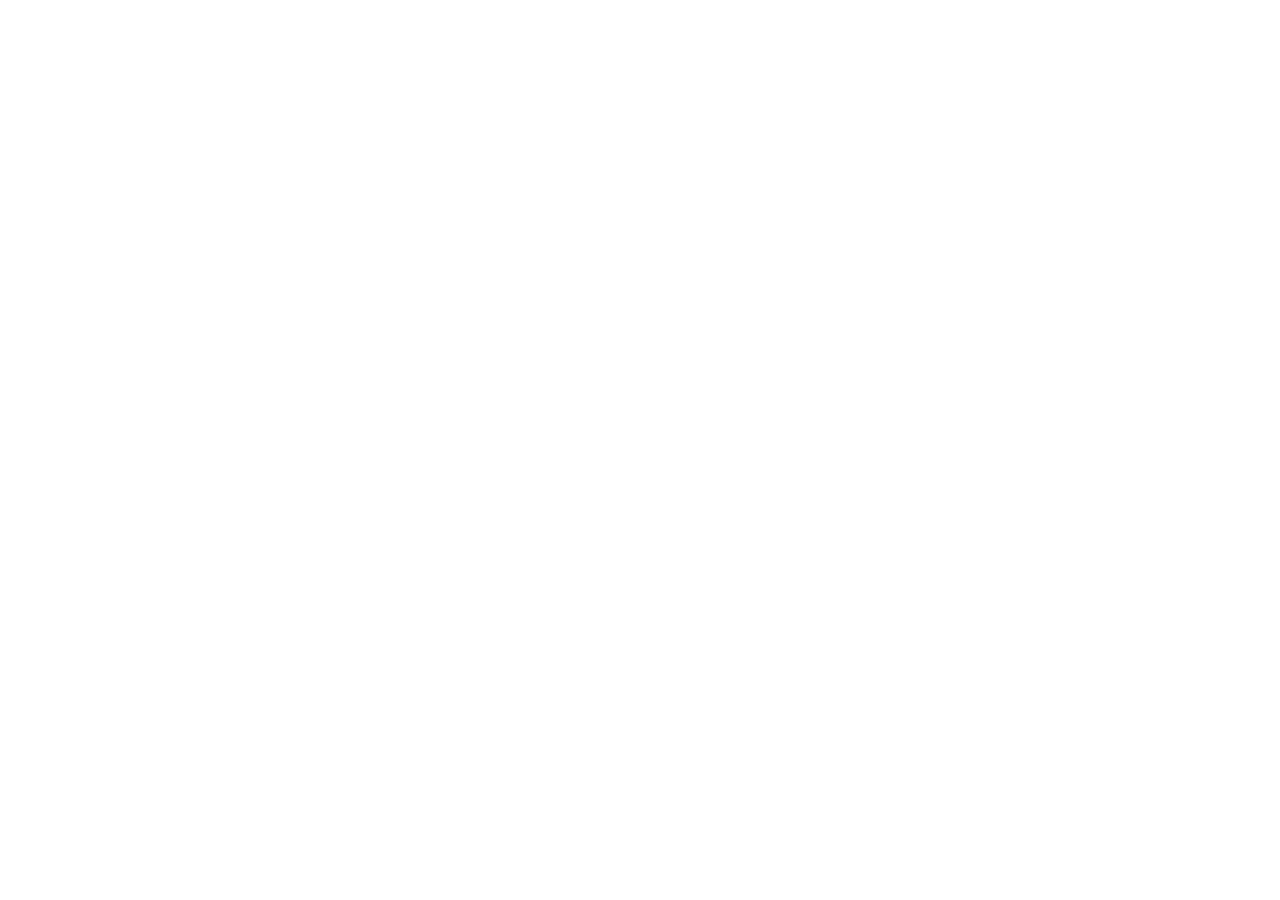
==== index.html @ 99a0fc0d "Add files via upload" ====
<!doctype html>
<html lang="en" class="scroll-smooth">
  <head>
    <meta charset="UTF-8" />
    <meta name="viewport" content="width=device-width, initial-scale=1.0" />
    <title>Md. Al Helal Sarkar | Administration & Operations Professional</title>
    <meta name="description" content="Executive portfolio of Md. Al Helal Sarkar. Corporate operations specialist with 9+ years of experience in Administration, Facility Management, Compliance, Procurement, Asset Management, and IT/ERP." />
    <meta name="author" content="Md. Al Helal Sarkar" />
    <meta name="keywords" content="Md. Al Helal Sarkar, Administration, Operations, Facility Management, Compliance, Procurement, Asset Management, Office Management, ERP, Bangladesh" />
    
    <!-- Open Graph / Social Media -->
    <meta property="og:title" content="Md. Al Helal Sarkar | Administration & Operations Professional" />
    <meta property="og:description" content="Corporate operations specialist with experience in Administration, Facility Management, Compliance, Local Procurement, Asset Management, and IT/ERP." />
    <meta property="og:type" content="website" />
    <meta property="og:image" content="/assets/profile.jpg" />
    
    <!-- Twitter / X Cards -->
    <meta name="twitter:card" content="summary_large_image" />
    <meta name="twitter:title" content="Md. Al Helal Sarkar | Administration & Operations Professional" />
    <meta name="twitter:description" content="Corporate operations specialist with experience in Administration, Facility Management, Compliance, Local Procurement, Asset Management, and IT/ERP." />
    <meta name="twitter:image" content="/assets/profile.jpg" />
    
    <link rel="icon" type="image/svg+xml" href="/assets/favicon.svg" />
    <link rel="preconnect" href="https://fonts.googleapis.com">
    <link rel="preconnect" href="https://fonts.gstatic.com" crossorigin>
    <link href="https://fonts.googleapis.com/css2?family=Plus+Jakarta+Sans:wght@300;400;500;600;700;800&display=swap" rel="stylesheet">
  </head>
  <body class="bg-slate-50 text-slate-900 antialiased selection:bg-emerald-500 selection:text-white dark:bg-slate-950 dark:text-slate-100 min-h-screen">
    <div id="root"></div>
    <script type="module" src="/src/main.tsx"></script>
  </body>
</html>
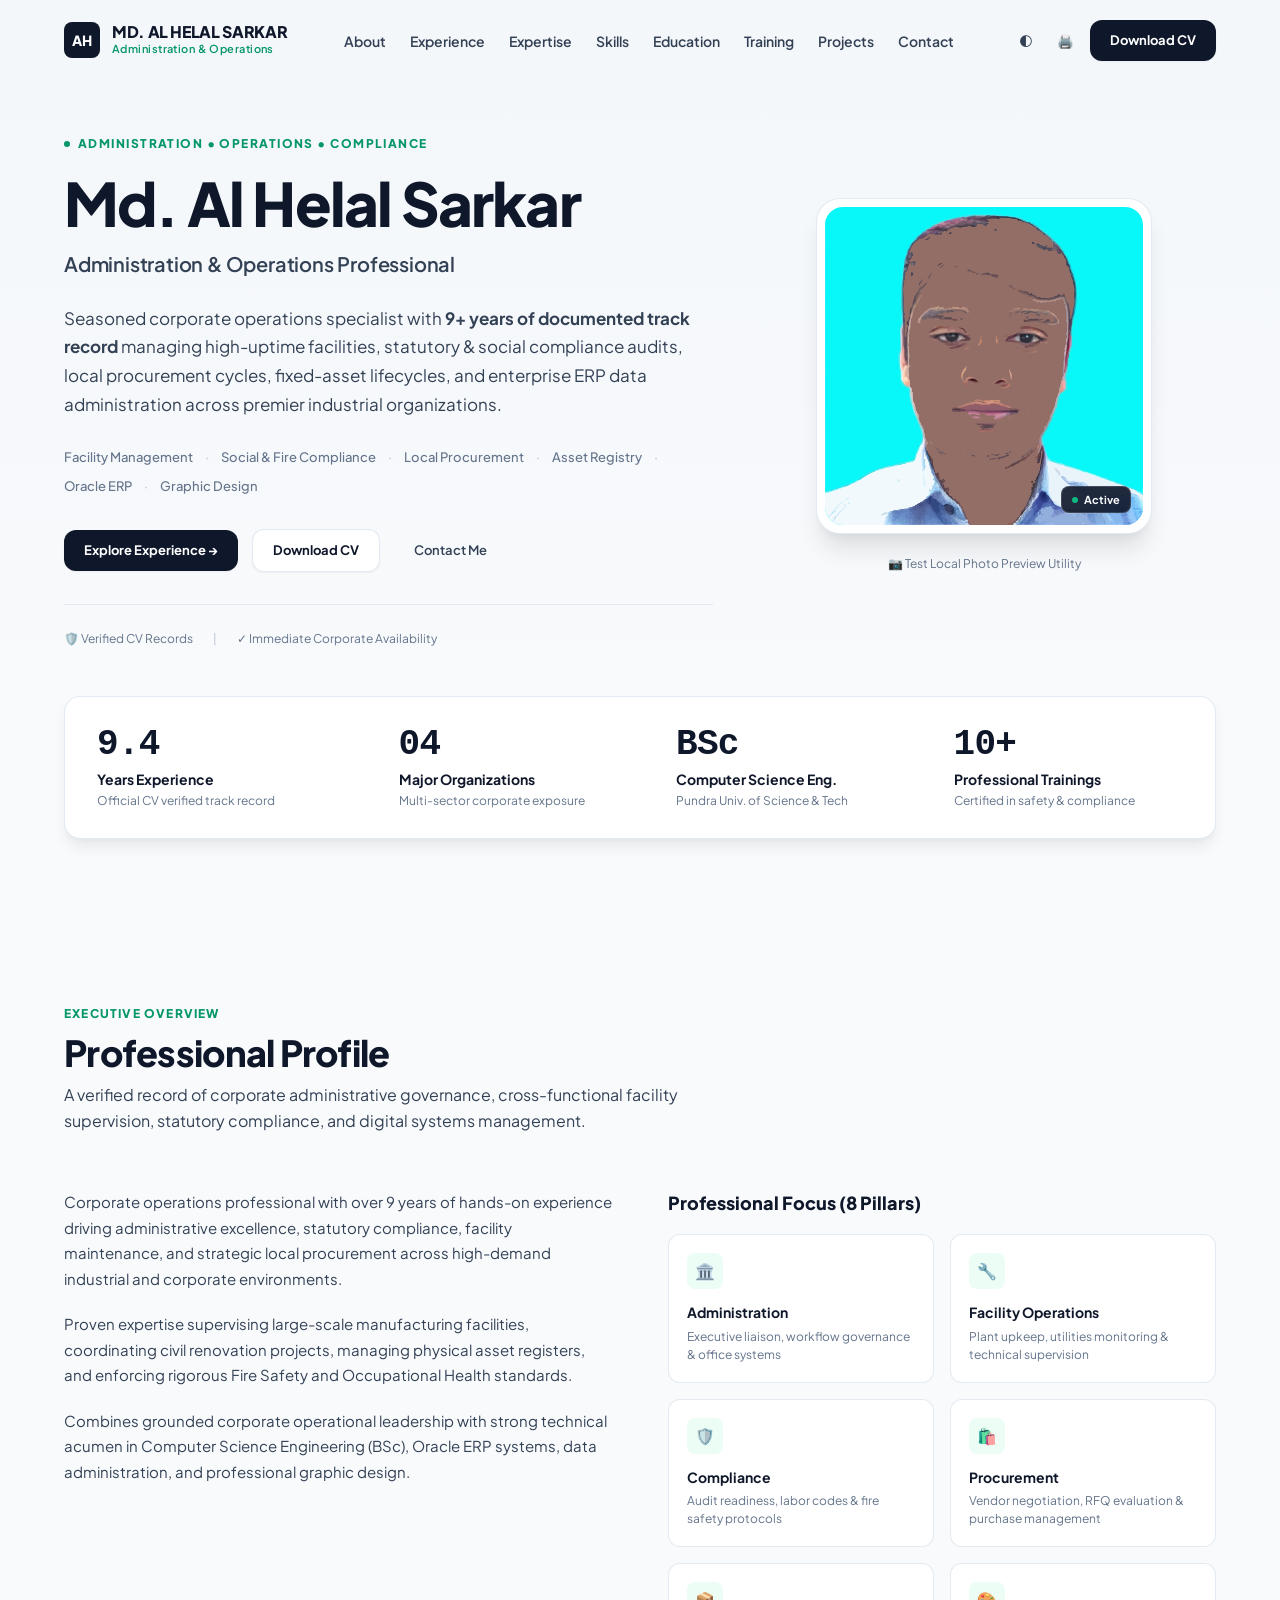
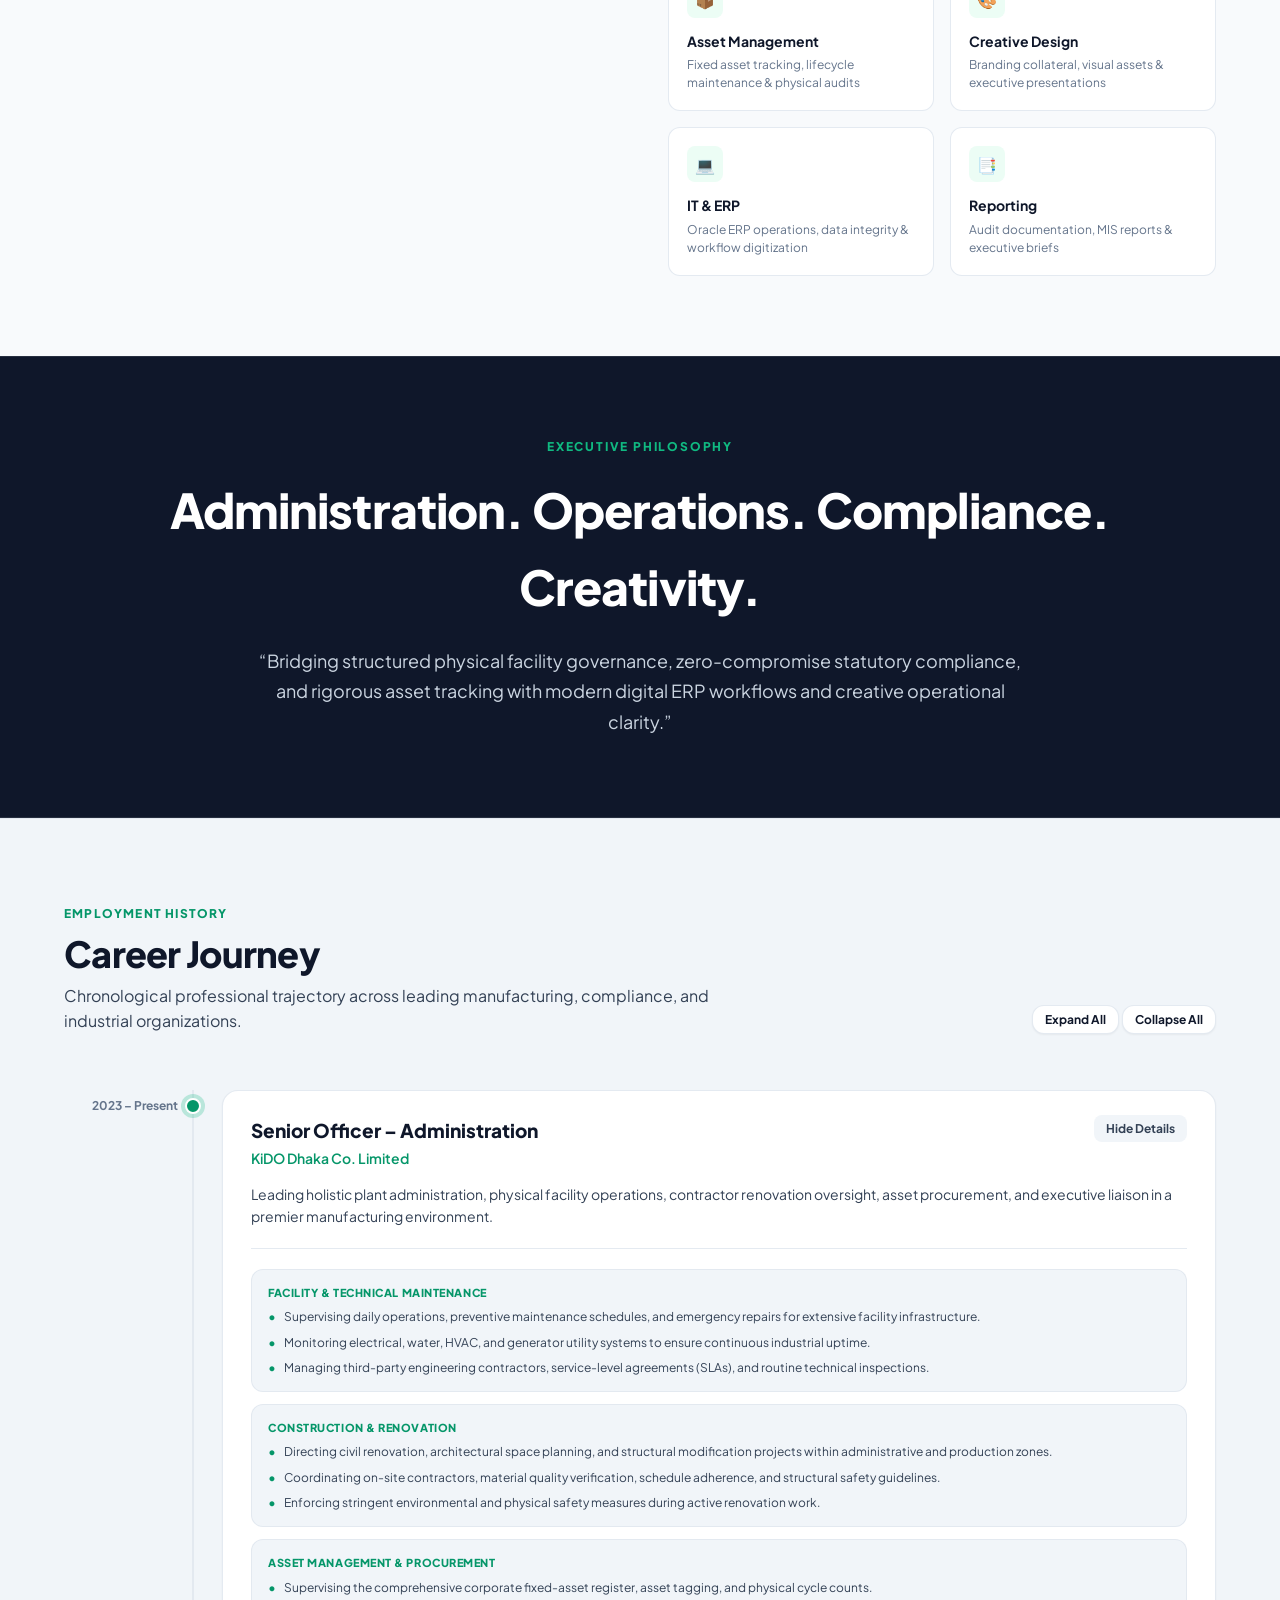
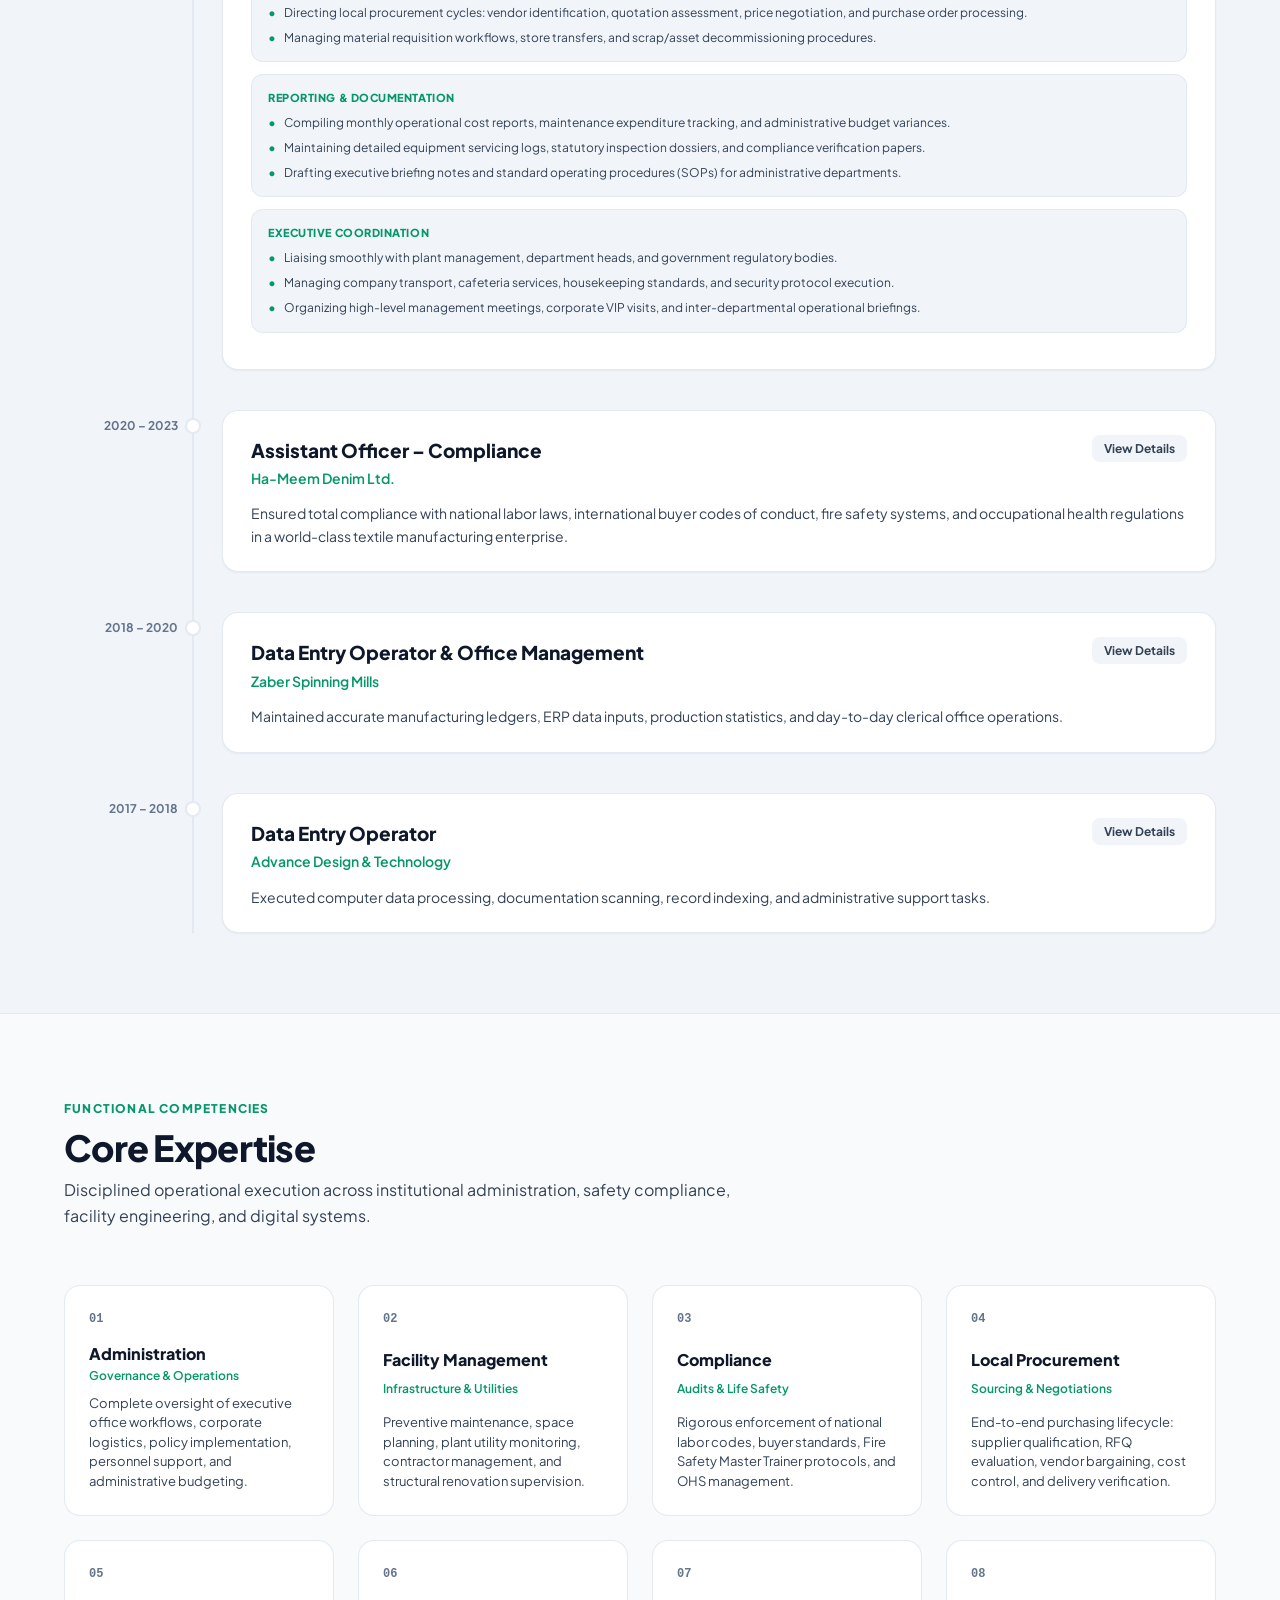
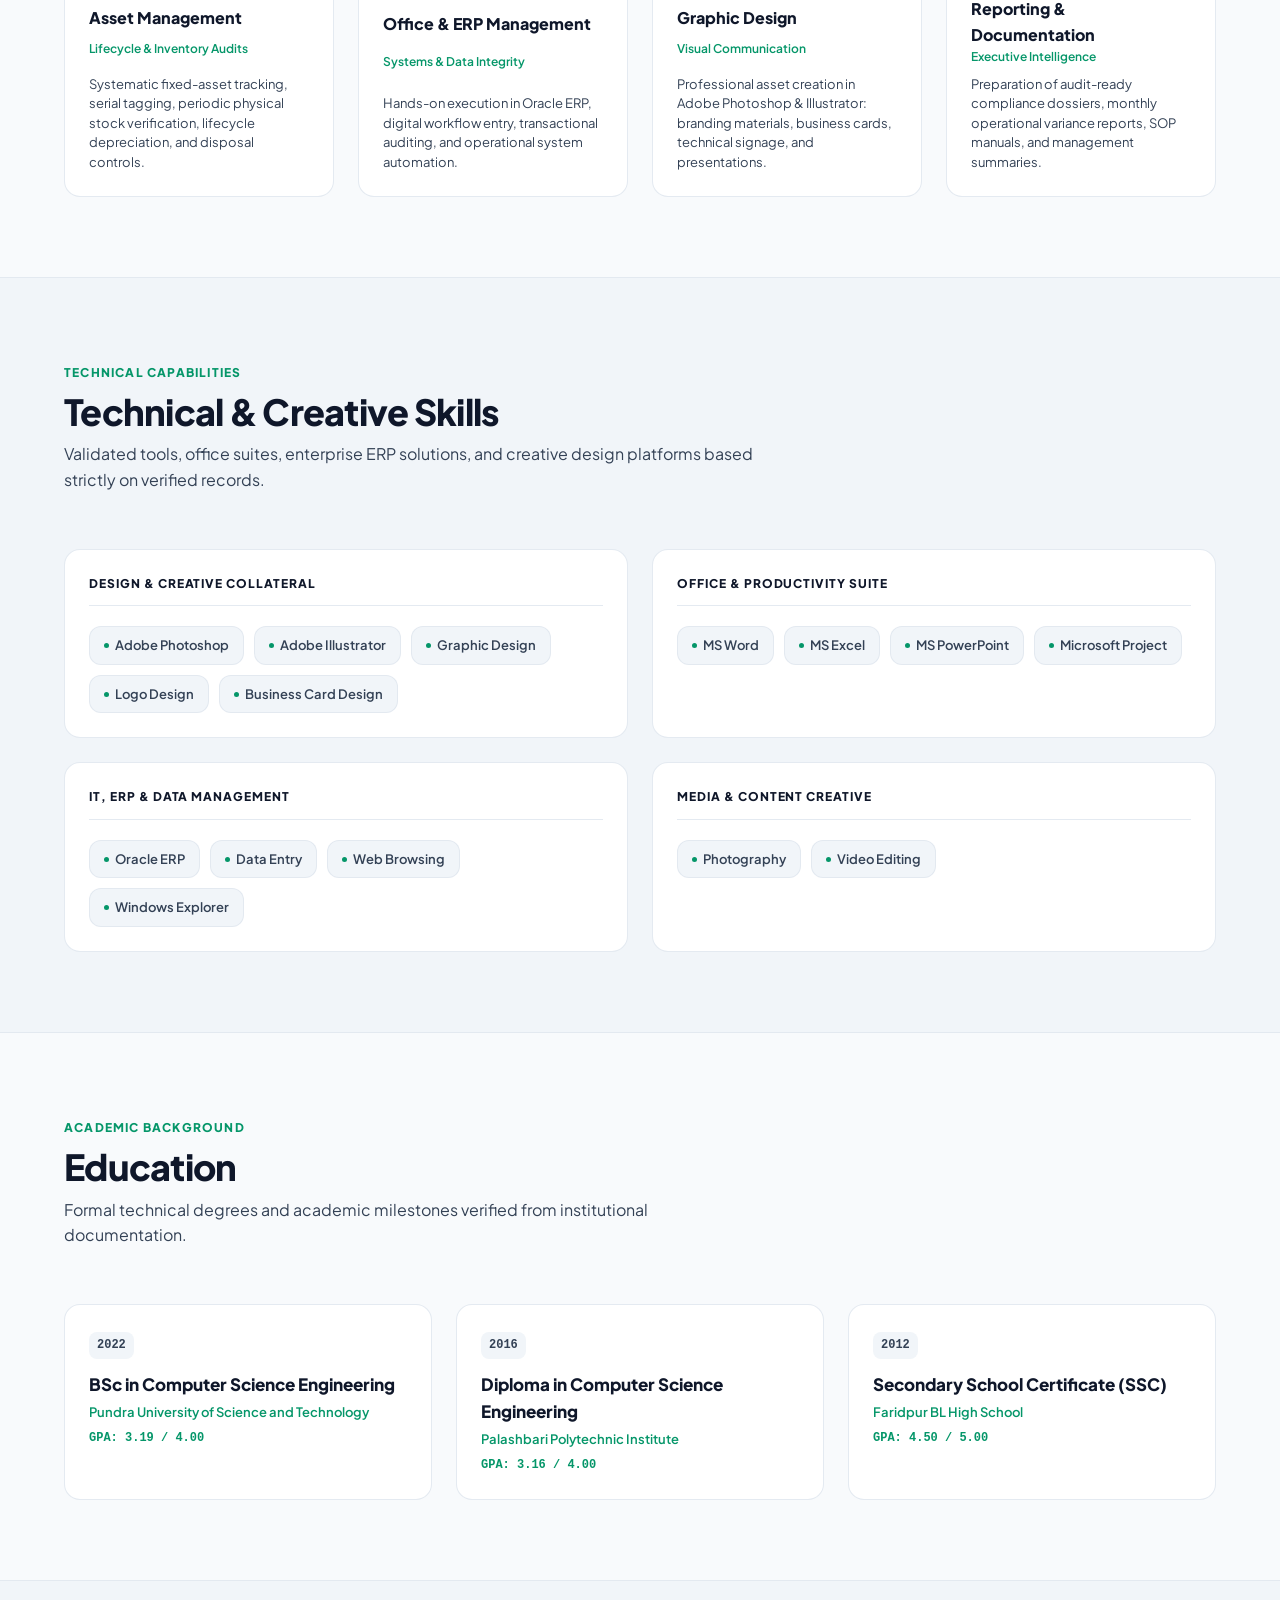
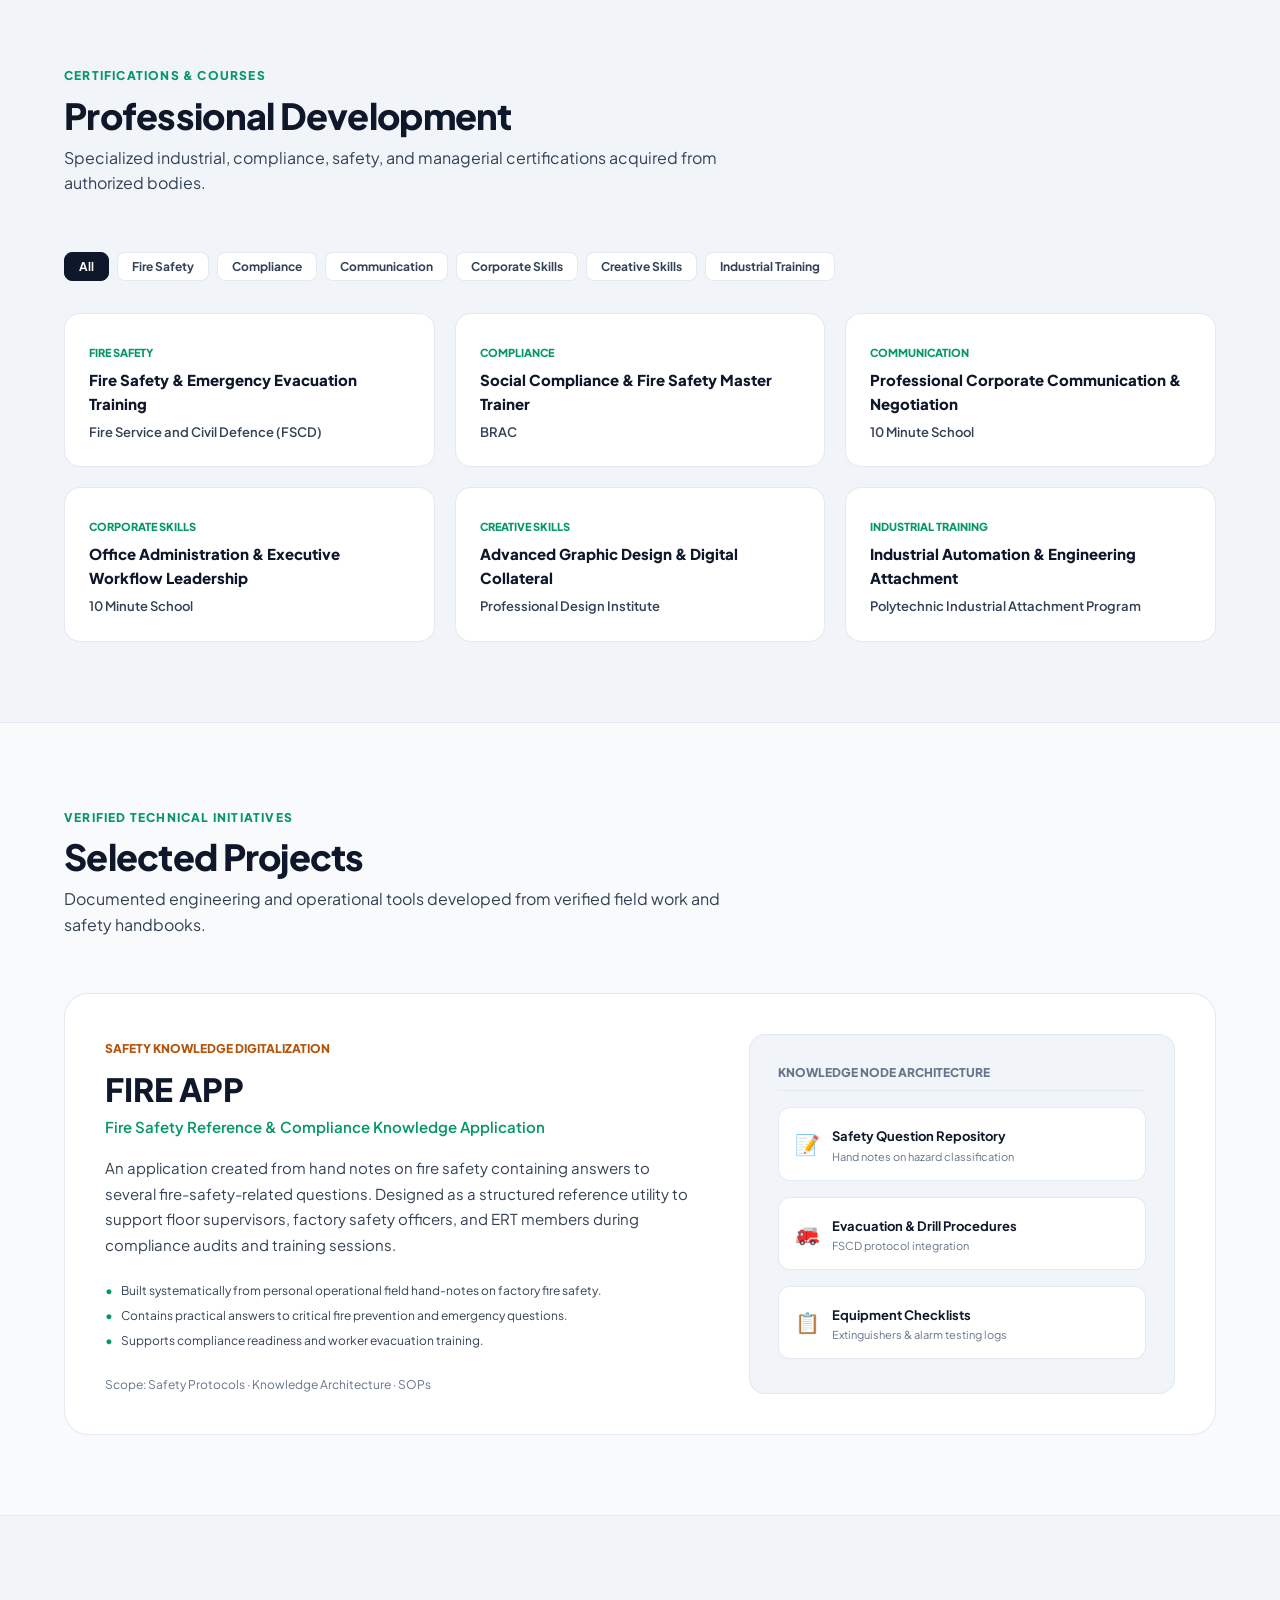
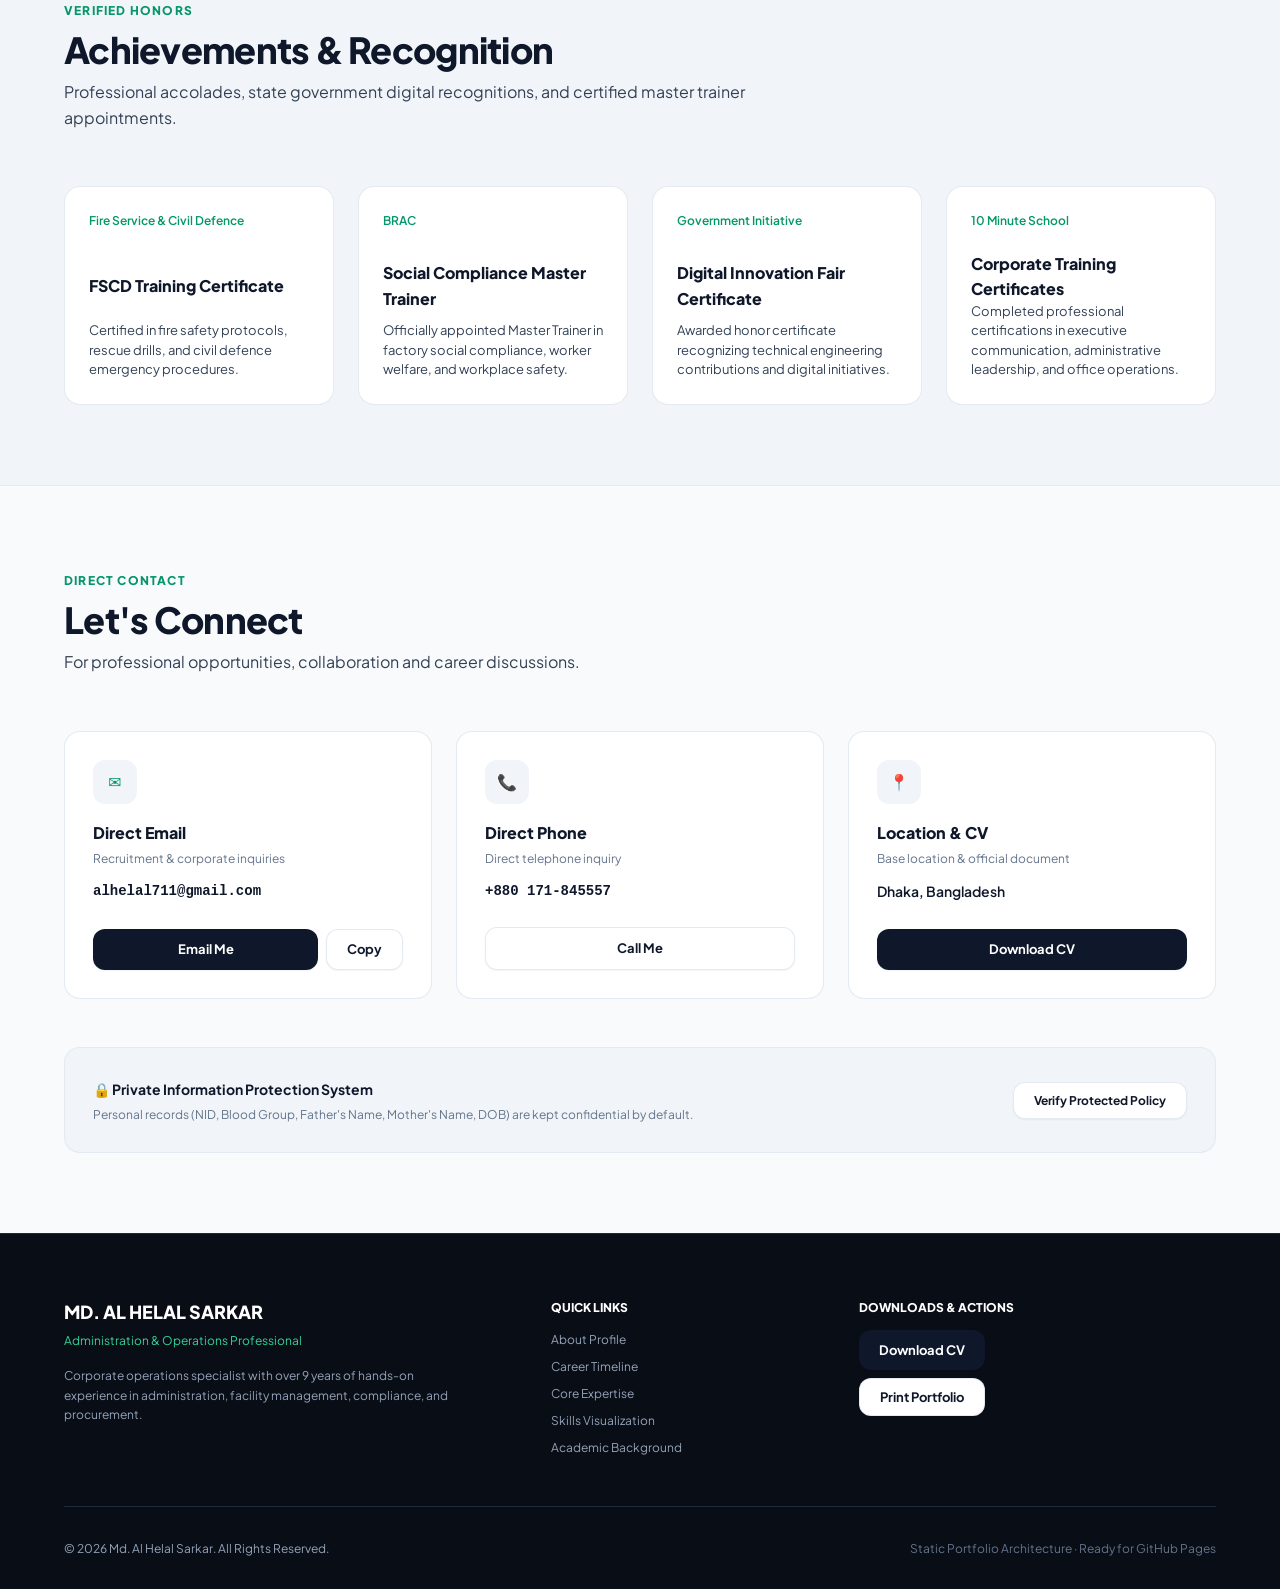
==== commit 386ff65c: "Update index.html" ====
--- a/index.html
+++ b/index.html
@@ -1,33 +1,903 @@
-<!doctype html>
-<html lang="en" class="scroll-smooth">
-  <head>
-    <meta charset="UTF-8" />
-    <meta name="viewport" content="width=device-width, initial-scale=1.0" />
-    <title>Md. Al Helal Sarkar | Administration & Operations Professional</title>
-    <meta name="description" content="Executive portfolio of Md. Al Helal Sarkar. Corporate operations specialist with 9+ years of experience in Administration, Facility Management, Compliance, Procurement, Asset Management, and IT/ERP." />
-    <meta name="author" content="Md. Al Helal Sarkar" />
-    <meta name="keywords" content="Md. Al Helal Sarkar, Administration, Operations, Facility Management, Compliance, Procurement, Asset Management, Office Management, ERP, Bangladesh" />
-    
-    <!-- Open Graph / Social Media -->
-    <meta property="og:title" content="Md. Al Helal Sarkar | Administration & Operations Professional" />
-    <meta property="og:description" content="Corporate operations specialist with experience in Administration, Facility Management, Compliance, Local Procurement, Asset Management, and IT/ERP." />
-    <meta property="og:type" content="website" />
-    <meta property="og:image" content="/assets/profile.jpg" />
-    
-    <!-- Twitter / X Cards -->
-    <meta name="twitter:card" content="summary_large_image" />
-    <meta name="twitter:title" content="Md. Al Helal Sarkar | Administration & Operations Professional" />
-    <meta name="twitter:description" content="Corporate operations specialist with experience in Administration, Facility Management, Compliance, Local Procurement, Asset Management, and IT/ERP." />
-    <meta name="twitter:image" content="/assets/profile.jpg" />
-    
-    <link rel="icon" type="image/svg+xml" href="/assets/favicon.svg" />
-    <link rel="preconnect" href="https://fonts.googleapis.com">
-    <link rel="preconnect" href="https://fonts.gstatic.com" crossorigin>
-    <link href="https://fonts.googleapis.com/css2?family=Plus+Jakarta+Sans:wght@300;400;500;600;700;800&display=swap" rel="stylesheet">
-  </head>
-  <body class="bg-slate-50 text-slate-900 antialiased selection:bg-emerald-500 selection:text-white dark:bg-slate-950 dark:text-slate-100 min-h-screen">
-    <div id="root"></div>
-    <script type="module" src="/src/main.tsx"></script>
-  </body>
+<!DOCTYPE html>
+<html lang="en">
+<head>
+  <meta charset="UTF-8" />
+  <meta name="viewport" content="width=device-width, initial-scale=1.0" />
+  <title>Md. Al Helal Sarkar | Administration & Operations Professional</title>
+  <meta name="description" content="Corporate operations specialist with 9+ years of experience in Administration, Facility Management, Compliance, Local Procurement, Asset Management, and IT/ERP." />
+  <meta name="author" content="Md. Al Helal Sarkar" />
+  
+  <!-- Open Graph -->
+  <meta property="og:title" content="Md. Al Helal Sarkar | Administration & Operations Professional" />
+  <meta property="og:description" content="Executive portfolio of Md. Al Helal Sarkar. Corporate operations specialist with 9+ years of experience." />
+  <meta property="og:type" content="website" />
+  <meta property="og:image" content="assets/profile.jpg" />
+  
+  <link rel="icon" type="image/svg+xml" href="assets/favicon.svg" />
+  <link rel="preconnect" href="https://fonts.googleapis.com">
+  <link rel="preconnect" href="https://fonts.gstatic.com" crossorigin>
+  <link href="https://fonts.googleapis.com/css2?family=Plus+Jakarta+Sans:wght@300;400;500;600;700;800&display=swap" rel="stylesheet">
+  
+  <link rel="stylesheet" href="css/style.css" />
+</head>
+<body>
+
+  <!-- Sticky Executive Navigation (3-Zone Contract) -->
+  <header class="site-header">
+    <div class="container nav-container">
+      <!-- Zone 1: Wordmark -->
+      <a href="#home" class="brand-link">
+        <div class="brand-badge">AH</div>
+        <div class="brand-meta">
+          <span class="brand-title">MD. AL HELAL SARKAR</span>
+          <span class="brand-sub">Administration &amp; Operations</span>
+        </div>
+      </a>
+
+      <!-- Zone 2: Navigation Links -->
+      <nav>
+        <ul class="nav-links">
+          <li><a href="#about" class="nav-link">About</a></li>
+          <li><a href="#experience" class="nav-link">Experience</a></li>
+          <li><a href="#expertise" class="nav-link">Expertise</a></li>
+          <li><a href="#skills" class="nav-link">Skills</a></li>
+          <li><a href="#education" class="nav-link">Education</a></li>
+          <li><a href="#training" class="nav-link">Training</a></li>
+          <li><a href="#projects" class="nav-link">Projects</a></li>
+          <li><a href="#contact" class="nav-link">Contact</a></li>
+        </ul>
+      </nav>
+
+      <!-- Zone 3: Utilities & CTA -->
+      <div class="nav-actions">
+        <button id="theme-toggle-btn" class="icon-btn" title="Toggle Dark/Light Mode" aria-label="Toggle Theme">
+          🌓
+        </button>
+        <button class="icon-btn js-print-portfolio" title="Print Executive CV" aria-label="Print CV">
+          🖨️
+        </button>
+        <a href="assets/cv.pdf" class="btn-primary js-cv-download">
+          Download CV
+        </a>
+        <button id="hamburger-btn" class="icon-btn hamburger-btn" aria-label="Toggle Mobile Navigation">
+          ☰
+        </button>
+      </div>
+    </div>
+
+    <!-- Mobile Drawer -->
+    <div id="mobile-drawer" class="mobile-drawer">
+      <ul class="mobile-nav-list">
+        <li><a href="#about" class="mobile-nav-link">About</a></li>
+        <li><a href="#experience" class="mobile-nav-link">Experience</a></li>
+        <li><a href="#expertise" class="mobile-nav-link">Expertise</a></li>
+        <li><a href="#skills" class="mobile-nav-link">Skills</a></li>
+        <li><a href="#education" class="mobile-nav-link">Education</a></li>
+        <li><a href="#training" class="mobile-nav-link">Training</a></li>
+        <li><a href="#projects" class="mobile-nav-link">Projects</a></li>
+        <li><a href="#contact" class="mobile-nav-link">Contact</a></li>
+      </ul>
+    </div>
+  </header>
+
+  <!-- Hero Section -->
+  <section id="home" class="hero-section">
+    <div class="container hero-grid">
+      <!-- Left Hero Text -->
+      <div>
+        <div class="hero-eyebrow">
+          <span class="hero-dot"></span>
+          <span>ADMINISTRATION • OPERATIONS • COMPLIANCE</span>
+        </div>
+        <h1 class="hero-title">Md. Al Helal Sarkar</h1>
+        <h2 class="hero-subtitle">Administration &amp; Operations Professional</h2>
+        <p class="hero-desc">
+          Seasoned corporate operations specialist with <strong>9+ years of documented track record</strong> managing high-uptime facilities, statutory &amp; social compliance audits, local procurement cycles, fixed-asset lifecycles, and enterprise ERP data administration across premier industrial organizations.
+        </p>
+
+        <!-- Unboxed Metadata Line -->
+        <div class="unboxed-meta">
+          <span>Facility Management</span>
+          <span class="sep">·</span>
+          <span>Social &amp; Fire Compliance</span>
+          <span class="sep">·</span>
+          <span>Local Procurement</span>
+          <span class="sep">·</span>
+          <span>Asset Registry</span>
+          <span class="sep">·</span>
+          <span>Oracle ERP</span>
+          <span class="sep">·</span>
+          <span>Graphic Design</span>
+        </div>
+
+        <!-- 3 CTA Buttons -->
+        <div class="hero-ctas">
+          <a href="#experience" class="btn-primary">Explore Experience →</a>
+          <a href="assets/cv.pdf" class="btn-secondary js-cv-download">Download CV</a>
+          <a href="#contact" class="btn-ghost">Contact Me</a>
+        </div>
+
+        <div class="hero-trust">
+          <span>🛡️ Verified CV Records</span>
+          <span class="sep">|</span>
+          <span>✓ Immediate Corporate Availability</span>
+        </div>
+      </div>
+
+      <!-- Right Hero Profile Image Frame -->
+      <div class="hero-portrait-wrapper">
+        <div class="portrait-frame">
+          <img
+            src="assets/profile.svg"
+            alt="Md. Al Helal Sarkar"
+            class="portrait-img js-profile-img"
+          />
+          <div class="portrait-fallback js-portrait-fallback" style="display: none;">
+            <div class="fallback-monogram">AH</div>
+            <strong style="font-size: 1.125rem;">Md. Al Helal Sarkar</strong>
+            <span style="font-size: 0.75rem; color: #34d399; margin-top: 0.25rem;">Administration &amp; Operations</span>
+          </div>
+          <div class="active-badge">
+            <span class="active-pulse"></span>
+            <span>Active</span>
+          </div>
+        </div>
+
+        <button class="preview-tool-trigger js-open-photo-modal">
+          📷 Test Local Photo Preview Utility
+        </button>
+      </div>
+    </div>
+  </section>
+
+  <!-- Hero Statistics -->
+  <div class="container">
+    <div class="hero-stats-card">
+      <div class="stats-grid">
+        <div class="stat-item">
+          <span class="stat-val tabular-nums">9.4</span>
+          <span class="stat-label">Years Experience</span>
+          <span class="stat-sub">Official CV verified track record</span>
+        </div>
+        <div class="stat-item">
+          <span class="stat-val tabular-nums">04</span>
+          <span class="stat-label">Major Organizations</span>
+          <span class="stat-sub">Multi-sector corporate exposure</span>
+        </div>
+        <div class="stat-item">
+          <span class="stat-val">BSc</span>
+          <span class="stat-label">Computer Science Eng.</span>
+          <span class="stat-sub">Pundra Univ. of Science &amp; Tech</span>
+        </div>
+        <div class="stat-item">
+          <span class="stat-val tabular-nums">10+</span>
+          <span class="stat-label">Professional Trainings</span>
+          <span class="stat-sub">Certified in safety &amp; compliance</span>
+        </div>
+      </div>
+    </div>
+  </div>
+
+  <!-- Executive About Section -->
+  <section id="about" class="section">
+    <div class="container">
+      <div class="section-head">
+        <div class="section-kicker">Executive Overview</div>
+        <h2 class="section-title">Professional Profile</h2>
+        <p class="section-lead">A verified record of corporate administrative governance, cross-functional facility supervision, statutory compliance, and digital systems management.</p>
+      </div>
+
+      <div class="about-grid">
+        <!-- Left Column: Narrative -->
+        <div class="about-narrative">
+          <p>
+            Corporate operations professional with over 9 years of hands-on experience driving administrative excellence, statutory compliance, facility maintenance, and strategic local procurement across high-demand industrial and corporate environments.
+          </p>
+          <p>
+            Proven expertise supervising large-scale manufacturing facilities, coordinating civil renovation projects, managing physical asset registers, and enforcing rigorous Fire Safety and Occupational Health standards.
+          </p>
+          <p>
+            Combines grounded corporate operational leadership with strong technical acumen in Computer Science Engineering (BSc), Oracle ERP systems, data administration, and professional graphic design.
+          </p>
+        </div>
+
+        <!-- Right Column: 8 Professional Focus Cards -->
+        <div>
+          <h3 style="font-size: 1.125rem; font-weight: 800; margin-bottom: 1rem;">Professional Focus (8 Pillars)</h3>
+          <div class="focus-grid">
+            <div class="focus-card">
+              <div class="focus-icon">🏛️</div>
+              <h4 class="focus-title">Administration</h4>
+              <p class="focus-desc">Executive liaison, workflow governance &amp; office systems</p>
+            </div>
+            <div class="focus-card">
+              <div class="focus-icon">🔧</div>
+              <h4 class="focus-title">Facility Operations</h4>
+              <p class="focus-desc">Plant upkeep, utilities monitoring &amp; technical supervision</p>
+            </div>
+            <div class="focus-card">
+              <div class="focus-icon">🛡️</div>
+              <h4 class="focus-title">Compliance</h4>
+              <p class="focus-desc">Audit readiness, labor codes &amp; fire safety protocols</p>
+            </div>
+            <div class="focus-card">
+              <div class="focus-icon">🛍️</div>
+              <h4 class="focus-title">Procurement</h4>
+              <p class="focus-desc">Vendor negotiation, RFQ evaluation &amp; purchase management</p>
+            </div>
+            <div class="focus-card">
+              <div class="focus-icon">📦</div>
+              <h4 class="focus-title">Asset Management</h4>
+              <p class="focus-desc">Fixed asset tracking, lifecycle maintenance &amp; physical audits</p>
+            </div>
+            <div class="focus-card">
+              <div class="focus-icon">🎨</div>
+              <h4 class="focus-title">Creative Design</h4>
+              <p class="focus-desc">Branding collateral, visual assets &amp; executive presentations</p>
+            </div>
+            <div class="focus-card">
+              <div class="focus-icon">💻</div>
+              <h4 class="focus-title">IT &amp; ERP</h4>
+              <p class="focus-desc">Oracle ERP operations, data integrity &amp; workflow digitization</p>
+            </div>
+            <div class="focus-card">
+              <div class="focus-icon">📑</div>
+              <h4 class="focus-title">Reporting</h4>
+              <p class="focus-desc">Audit documentation, MIS reports &amp; executive briefs</p>
+            </div>
+          </div>
+        </div>
+      </div>
+    </div>
+  </section>
+
+  <!-- Full-Width Brand Statement Ribbon -->
+  <section class="brand-ribbon">
+    <div class="container">
+      <div class="ribbon-kicker">Executive Philosophy</div>
+      <h2 class="ribbon-title">Administration. Operations. Compliance. Creativity.</h2>
+      <p class="ribbon-quote">
+        &ldquo;Bridging structured physical facility governance, zero-compromise statutory compliance, and rigorous asset tracking with modern digital ERP workflows and creative operational clarity.&rdquo;
+      </p>
+    </div>
+  </section>
+
+  <!-- Career Journey Timeline -->
+  <section id="experience" class="section section-alt">
+    <div class="container">
+      <div style="display: flex; justify-content: space-between; align-items: flex-end; margin-bottom: 3.5rem;">
+        <div class="section-head" style="margin-bottom: 0;">
+          <div class="section-kicker">Employment History</div>
+          <h2 class="section-title">Career Journey</h2>
+          <p class="section-lead">Chronological professional trajectory across leading manufacturing, compliance, and industrial organizations.</p>
+        </div>
+        <div>
+          <button id="btn-expand-all" class="btn-secondary" style="font-size: 0.75rem; padding: 0.375rem 0.75rem;">Expand All</button>
+          <button id="btn-collapse-all" class="btn-secondary" style="font-size: 0.75rem; padding: 0.375rem 0.75rem;">Collapse All</button>
+        </div>
+      </div>
+
+      <div class="timeline">
+        <!-- Item 1: KiDO Dhaka Co. Limited -->
+        <div class="timeline-item current">
+          <div class="timeline-node"></div>
+          <div class="timeline-period-badge">2023 – Present</div>
+          <div class="timeline-card">
+            <div class="timeline-header">
+              <div>
+                <h3 class="role-title">Senior Officer – Administration</h3>
+                <span class="company-name">KiDO Dhaka Co. Limited</span>
+              </div>
+              <button class="btn-toggle-details js-toggle-experience" data-target="kido-details">
+                Hide Details
+              </button>
+            </div>
+            <p class="role-summary">
+              Leading holistic plant administration, physical facility operations, contractor renovation oversight, asset procurement, and executive liaison in a premier manufacturing environment.
+            </p>
+
+            <div id="kido-details" class="role-details open">
+              <div class="category-block">
+                <div class="cat-name">FACILITY &amp; TECHNICAL MAINTENANCE</div>
+                <ul class="bullet-list">
+                  <li>Supervising daily operations, preventive maintenance schedules, and emergency repairs for extensive facility infrastructure.</li>
+                  <li>Monitoring electrical, water, HVAC, and generator utility systems to ensure continuous industrial uptime.</li>
+                  <li>Managing third-party engineering contractors, service-level agreements (SLAs), and routine technical inspections.</li>
+                </ul>
+              </div>
+
+              <div class="category-block">
+                <div class="cat-name">CONSTRUCTION &amp; RENOVATION</div>
+                <ul class="bullet-list">
+                  <li>Directing civil renovation, architectural space planning, and structural modification projects within administrative and production zones.</li>
+                  <li>Coordinating on-site contractors, material quality verification, schedule adherence, and structural safety guidelines.</li>
+                  <li>Enforcing stringent environmental and physical safety measures during active renovation work.</li>
+                </ul>
+              </div>
+
+              <div class="category-block">
+                <div class="cat-name">ASSET MANAGEMENT &amp; PROCUREMENT</div>
+                <ul class="bullet-list">
+                  <li>Supervising the comprehensive corporate fixed-asset register, asset tagging, and physical cycle counts.</li>
+                  <li>Directing local procurement cycles: vendor identification, quotation assessment, price negotiation, and purchase order processing.</li>
+                  <li>Managing material requisition workflows, store transfers, and scrap/asset decommissioning procedures.</li>
+                </ul>
+              </div>
+
+              <div class="category-block">
+                <div class="cat-name">REPORTING &amp; DOCUMENTATION</div>
+                <ul class="bullet-list">
+                  <li>Compiling monthly operational cost reports, maintenance expenditure tracking, and administrative budget variances.</li>
+                  <li>Maintaining detailed equipment servicing logs, statutory inspection dossiers, and compliance verification papers.</li>
+                  <li>Drafting executive briefing notes and standard operating procedures (SOPs) for administrative departments.</li>
+                </ul>
+              </div>
+
+              <div class="category-block">
+                <div class="cat-name">EXECUTIVE COORDINATION</div>
+                <ul class="bullet-list">
+                  <li>Liaising smoothly with plant management, department heads, and government regulatory bodies.</li>
+                  <li>Managing company transport, cafeteria services, housekeeping standards, and security protocol execution.</li>
+                  <li>Organizing high-level management meetings, corporate VIP visits, and inter-departmental operational briefings.</li>
+                </ul>
+              </div>
+            </div>
+          </div>
+        </div>
+
+        <!-- Item 2: Ha-Meem Denim Ltd. -->
+        <div class="timeline-item">
+          <div class="timeline-node"></div>
+          <div class="timeline-period-badge">2020 – 2023</div>
+          <div class="timeline-card">
+            <div class="timeline-header">
+              <div>
+                <h3 class="role-title">Assistant Officer – Compliance</h3>
+                <span class="company-name">Ha-Meem Denim Ltd.</span>
+              </div>
+              <button class="btn-toggle-details js-toggle-experience" data-target="hameem-details">
+                View Details
+              </button>
+            </div>
+            <p class="role-summary">
+              Ensured total compliance with national labor laws, international buyer codes of conduct, fire safety systems, and occupational health regulations in a world-class textile manufacturing enterprise.
+            </p>
+
+            <div id="hameem-details" class="role-details">
+              <ul class="bullet-list">
+                <li>Audited factory floor operations against social compliance codes, buyer requirements, and statutory labor laws.</li>
+                <li>Conducted fire safety drills, evacuation simulations, and routine checks on fire detection and suppression apparatus.</li>
+                <li>Prepared documentation dossiers for third-party buyer social audits, environmental assessments, and compliance renewals.</li>
+                <li>Facilitated safety committee meetings, worker grievance procedures, and emergency response team (ERT) readiness.</li>
+              </ul>
+            </div>
+          </div>
+        </div>
+
+        <!-- Item 3: Zaber Spinning Mills -->
+        <div class="timeline-item">
+          <div class="timeline-node"></div>
+          <div class="timeline-period-badge">2018 – 2020</div>
+          <div class="timeline-card">
+            <div class="timeline-header">
+              <div>
+                <h3 class="role-title">Data Entry Operator &amp; Office Management</h3>
+                <span class="company-name">Zaber Spinning Mills</span>
+              </div>
+              <button class="btn-toggle-details js-toggle-experience" data-target="zaber-details">
+                View Details
+              </button>
+            </div>
+            <p class="role-summary">
+              Maintained accurate manufacturing ledgers, ERP data inputs, production statistics, and day-to-day clerical office operations.
+            </p>
+
+            <div id="zaber-details" class="role-details">
+              <ul class="bullet-list">
+                <li>Accurately entered and validated daily production logs, raw material reconciliations, and dispatch data into enterprise databases.</li>
+                <li>Organized physical and digital filing repositories for departmental correspondence, invoices, and supplier receipts.</li>
+                <li>Assisted administrative executives with shift scheduling, staff attendance tracking, and administrative reports.</li>
+              </ul>
+            </div>
+          </div>
+        </div>
+
+        <!-- Item 4: Advance Design & Technology -->
+        <div class="timeline-item">
+          <div class="timeline-node"></div>
+          <div class="timeline-period-badge">2017 – 2018</div>
+          <div class="timeline-card">
+            <div class="timeline-header">
+              <div>
+                <h3 class="role-title">Data Entry Operator</h3>
+                <span class="company-name">Advance Design &amp; Technology</span>
+              </div>
+              <button class="btn-toggle-details js-toggle-experience" data-target="advance-details">
+                View Details
+              </button>
+            </div>
+            <p class="role-summary">
+              Executed computer data processing, documentation scanning, record indexing, and administrative support tasks.
+            </p>
+
+            <div id="advance-details" class="role-details">
+              <ul class="bullet-list">
+                <li>Transcribed technical data sheets, project blueprints, and commercial documents into standardized digital archives.</li>
+                <li>Verified entry accuracy to maintain error-free database records and client project files.</li>
+                <li>Supported front-office administrative coordination, inventory logs, and equipment supplies.</li>
+              </ul>
+            </div>
+          </div>
+        </div>
+      </div>
+    </div>
+  </section>
+
+  <!-- Core Expertise -->
+  <section id="expertise" class="section">
+    <div class="container">
+      <div class="section-head">
+        <div class="section-kicker">Functional Competencies</div>
+        <h2 class="section-title">Core Expertise</h2>
+        <p class="section-lead">Disciplined operational execution across institutional administration, safety compliance, facility engineering, and digital systems.</p>
+      </div>
+
+      <div class="expertise-grid">
+        <div class="expertise-card">
+          <span class="expertise-num">01</span>
+          <h3 class="expertise-title">Administration</h3>
+          <span class="expertise-sub">Governance &amp; Operations</span>
+          <p class="expertise-desc">Complete oversight of executive office workflows, corporate logistics, policy implementation, personnel support, and administrative budgeting.</p>
+        </div>
+        <div class="expertise-card">
+          <span class="expertise-num">02</span>
+          <h3 class="expertise-title">Facility Management</h3>
+          <span class="expertise-sub">Infrastructure &amp; Utilities</span>
+          <p class="expertise-desc">Preventive maintenance, space planning, plant utility monitoring, contractor management, and structural renovation supervision.</p>
+        </div>
+        <div class="expertise-card">
+          <span class="expertise-num">03</span>
+          <h3 class="expertise-title">Compliance</h3>
+          <span class="expertise-sub">Audits &amp; Life Safety</span>
+          <p class="expertise-desc">Rigorous enforcement of national labor codes, buyer standards, Fire Safety Master Trainer protocols, and OHS management.</p>
+        </div>
+        <div class="expertise-card">
+          <span class="expertise-num">04</span>
+          <h3 class="expertise-title">Local Procurement</h3>
+          <span class="expertise-sub">Sourcing &amp; Negotiations</span>
+          <p class="expertise-desc">End-to-end purchasing lifecycle: supplier qualification, RFQ evaluation, vendor bargaining, cost control, and delivery verification.</p>
+        </div>
+        <div class="expertise-card">
+          <span class="expertise-num">05</span>
+          <h3 class="expertise-title">Asset Management</h3>
+          <span class="expertise-sub">Lifecycle &amp; Inventory Audits</span>
+          <p class="expertise-desc">Systematic fixed-asset tracking, serial tagging, periodic physical stock verification, lifecycle depreciation, and disposal controls.</p>
+        </div>
+        <div class="expertise-card">
+          <span class="expertise-num">06</span>
+          <h3 class="expertise-title">Office &amp; ERP Management</h3>
+          <span class="expertise-sub">Systems &amp; Data Integrity</span>
+          <p class="expertise-desc">Hands-on execution in Oracle ERP, digital workflow entry, transactional auditing, and operational system automation.</p>
+        </div>
+        <div class="expertise-card">
+          <span class="expertise-num">07</span>
+          <h3 class="expertise-title">Graphic Design</h3>
+          <span class="expertise-sub">Visual Communication</span>
+          <p class="expertise-desc">Professional asset creation in Adobe Photoshop &amp; Illustrator: branding materials, business cards, technical signage, and presentations.</p>
+        </div>
+        <div class="expertise-card">
+          <span class="expertise-num">08</span>
+          <h3 class="expertise-title">Reporting &amp; Documentation</h3>
+          <span class="expertise-sub">Executive Intelligence</span>
+          <p class="expertise-desc">Preparation of audit-ready compliance dossiers, monthly operational variance reports, SOP manuals, and management summaries.</p>
+        </div>
+      </div>
+    </div>
+  </section>
+
+  <!-- Technical & Creative Skills -->
+  <section id="skills" class="section section-alt">
+    <div class="container">
+      <div class="section-head">
+        <div class="section-kicker">Technical Capabilities</div>
+        <h2 class="section-title">Technical &amp; Creative Skills</h2>
+        <p class="section-lead">Validated tools, office suites, enterprise ERP solutions, and creative design platforms based strictly on verified records.</p>
+      </div>
+
+      <div class="skills-grid">
+        <div class="skill-category-card">
+          <h3 class="skill-cat-title">DESIGN &amp; CREATIVE COLLATERAL</h3>
+          <div class="skill-tags">
+            <span class="skill-tag"><span class="skill-dot"></span> Adobe Photoshop</span>
+            <span class="skill-tag"><span class="skill-dot"></span> Adobe Illustrator</span>
+            <span class="skill-tag"><span class="skill-dot"></span> Graphic Design</span>
+            <span class="skill-tag"><span class="skill-dot"></span> Logo Design</span>
+            <span class="skill-tag"><span class="skill-dot"></span> Business Card Design</span>
+          </div>
+        </div>
+
+        <div class="skill-category-card">
+          <h3 class="skill-cat-title">OFFICE &amp; PRODUCTIVITY SUITE</h3>
+          <div class="skill-tags">
+            <span class="skill-tag"><span class="skill-dot"></span> MS Word</span>
+            <span class="skill-tag"><span class="skill-dot"></span> MS Excel</span>
+            <span class="skill-tag"><span class="skill-dot"></span> MS PowerPoint</span>
+            <span class="skill-tag"><span class="skill-dot"></span> Microsoft Project</span>
+          </div>
+        </div>
+
+        <div class="skill-category-card">
+          <h3 class="skill-cat-title">IT, ERP &amp; DATA MANAGEMENT</h3>
+          <div class="skill-tags">
+            <span class="skill-tag"><span class="skill-dot"></span> Oracle ERP</span>
+            <span class="skill-tag"><span class="skill-dot"></span> Data Entry</span>
+            <span class="skill-tag"><span class="skill-dot"></span> Web Browsing</span>
+            <span class="skill-tag"><span class="skill-dot"></span> Windows Explorer</span>
+          </div>
+        </div>
+
+        <div class="skill-category-card">
+          <h3 class="skill-cat-title">MEDIA &amp; CONTENT CREATIVE</h3>
+          <div class="skill-tags">
+            <span class="skill-tag"><span class="skill-dot"></span> Photography</span>
+            <span class="skill-tag"><span class="skill-dot"></span> Video Editing</span>
+          </div>
+        </div>
+      </div>
+    </div>
+  </section>
+
+  <!-- Education -->
+  <section id="education" class="section">
+    <div class="container">
+      <div class="section-head">
+        <div class="section-kicker">Academic Background</div>
+        <h2 class="section-title">Education</h2>
+        <p class="section-lead">Formal technical degrees and academic milestones verified from institutional documentation.</p>
+      </div>
+
+      <div class="edu-grid">
+        <div class="edu-card">
+          <div>
+            <span class="edu-year">2022</span>
+            <h3 class="edu-degree">BSc in Computer Science Engineering</h3>
+            <p class="edu-inst">Pundra University of Science and Technology</p>
+            <p style="font-size: 0.75rem; font-weight: 700; color: #059669; margin-top: 0.375rem; font-family: monospace;">GPA: 3.19 / 4.00</p>
+          </div>
+        </div>
+
+        <div class="edu-card">
+          <div>
+            <span class="edu-year">2016</span>
+            <h3 class="edu-degree">Diploma in Computer Science Engineering</h3>
+            <p class="edu-inst">Palashbari Polytechnic Institute</p>
+            <p style="font-size: 0.75rem; font-weight: 700; color: #059669; margin-top: 0.375rem; font-family: monospace;">GPA: 3.16 / 4.00</p>
+          </div>
+        </div>
+
+        <div class="edu-card">
+          <div>
+            <span class="edu-year">2012</span>
+            <h3 class="edu-degree">Secondary School Certificate (SSC)</h3>
+            <p class="edu-inst">Faridpur BL High School</p>
+            <p style="font-size: 0.75rem; font-weight: 700; color: #059669; margin-top: 0.375rem; font-family: monospace;">GPA: 4.50 / 5.00</p>
+          </div>
+        </div>
+      </div>
+    </div>
+  </section>
+
+  <!-- Training & Professional Development -->
+  <section id="training" class="section section-alt">
+    <div class="container">
+      <div class="section-head">
+        <div class="section-kicker">Certifications &amp; Courses</div>
+        <h2 class="section-title">Professional Development</h2>
+        <p class="section-lead">Specialized industrial, compliance, safety, and managerial certifications acquired from authorized bodies.</p>
+      </div>
+
+      <div class="training-filter-bar">
+        <button class="filter-btn active" data-filter="All">All</button>
+        <button class="filter-btn" data-filter="Fire Safety">Fire Safety</button>
+        <button class="filter-btn" data-filter="Compliance">Compliance</button>
+        <button class="filter-btn" data-filter="Communication">Communication</button>
+        <button class="filter-btn" data-filter="Corporate Skills">Corporate Skills</button>
+        <button class="filter-btn" data-filter="Creative Skills">Creative Skills</button>
+        <button class="filter-btn" data-filter="Industrial Training">Industrial Training</button>
+      </div>
+
+      <div class="training-grid">
+        <div class="training-card" data-category="Fire Safety">
+          <div>
+            <span class="training-cat">Fire Safety</span>
+            <h3 class="training-title">Fire Safety &amp; Emergency Evacuation Training</h3>
+            <p class="training-inst">Fire Service and Civil Defence (FSCD)</p>
+          </div>
+        </div>
+
+        <div class="training-card" data-category="Compliance">
+          <div>
+            <span class="training-cat">Compliance</span>
+            <h3 class="training-title">Social Compliance &amp; Fire Safety Master Trainer</h3>
+            <p class="training-inst">BRAC</p>
+          </div>
+        </div>
+
+        <div class="training-card" data-category="Communication">
+          <div>
+            <span class="training-cat">Communication</span>
+            <h3 class="training-title">Professional Corporate Communication &amp; Negotiation</h3>
+            <p class="training-inst">10 Minute School</p>
+          </div>
+        </div>
+
+        <div class="training-card" data-category="Corporate Skills">
+          <div>
+            <span class="training-cat">Corporate Skills</span>
+            <h3 class="training-title">Office Administration &amp; Executive Workflow Leadership</h3>
+            <p class="training-inst">10 Minute School</p>
+          </div>
+        </div>
+
+        <div class="training-card" data-category="Creative Skills">
+          <div>
+            <span class="training-cat">Creative Skills</span>
+            <h3 class="training-title">Advanced Graphic Design &amp; Digital Collateral</h3>
+            <p class="training-inst">Professional Design Institute</p>
+          </div>
+        </div>
+
+        <div class="training-card" data-category="Industrial Training">
+          <div>
+            <span class="training-cat">Industrial Training</span>
+            <h3 class="training-title">Industrial Automation &amp; Engineering Attachment</h3>
+            <p class="training-inst">Polytechnic Industrial Attachment Program</p>
+          </div>
+        </div>
+      </div>
+    </div>
+  </section>
+
+  <!-- Selected Projects -->
+  <section id="projects" class="section">
+    <div class="container">
+      <div class="section-head">
+        <div class="section-kicker">Verified Technical Initiatives</div>
+        <h2 class="section-title">Selected Projects</h2>
+        <p class="section-lead">Documented engineering and operational tools developed from verified field work and safety handbooks.</p>
+      </div>
+
+      <div class="project-card">
+        <div>
+          <span style="font-size: 0.75rem; font-weight: 800; color: #b45309; text-transform: uppercase;">Safety Knowledge Digitalization</span>
+          <h3 style="font-size: 2rem; font-weight: 800; margin-top: 0.25rem;">FIRE APP</h3>
+          <p style="font-size: 0.9375rem; color: #059669; font-weight: 600; margin-bottom: 1rem;">Fire Safety Reference &amp; Compliance Knowledge Application</p>
+          <p style="font-size: 0.9375rem; color: var(--text-secondary); line-height: 1.7; margin-bottom: 1.5rem;">
+            An application created from hand notes on fire safety containing answers to several fire-safety-related questions. Designed as a structured reference utility to support floor supervisors, factory safety officers, and ERT members during compliance audits and training sessions.
+          </p>
+
+          <ul class="bullet-list" style="margin-bottom: 1.5rem;">
+            <li>Built systematically from personal operational field hand-notes on factory fire safety.</li>
+            <li>Contains practical answers to critical fire prevention and emergency questions.</li>
+            <li>Supports compliance readiness and worker evacuation training.</li>
+          </ul>
+
+          <div style="font-size: 0.75rem; color: var(--text-muted);">
+            Scope: Safety Protocols · Knowledge Architecture · SOPs
+          </div>
+        </div>
+
+        <!-- Abstract Project Illustration -->
+        <div class="project-diagram">
+          <div style="font-size: 0.75rem; font-weight: 800; text-transform: uppercase; color: var(--text-muted); border-bottom: 1px solid var(--border-color); padding-bottom: 0.5rem;">
+            Knowledge Node Architecture
+          </div>
+          <div class="diagram-item">
+            <span style="font-size: 1.25rem;">📝</span>
+            <div>
+              <strong style="font-size: 0.8125rem;">Safety Question Repository</strong>
+              <div style="font-size: 0.6875rem; color: var(--text-muted);">Hand notes on hazard classification</div>
+            </div>
+          </div>
+          <div class="diagram-item">
+            <span style="font-size: 1.25rem;">🚒</span>
+            <div>
+              <strong style="font-size: 0.8125rem;">Evacuation &amp; Drill Procedures</strong>
+              <div style="font-size: 0.6875rem; color: var(--text-muted);">FSCD protocol integration</div>
+            </div>
+          </div>
+          <div class="diagram-item">
+            <span style="font-size: 1.25rem;">📋</span>
+            <div>
+              <strong style="font-size: 0.8125rem;">Equipment Checklists</strong>
+              <div style="font-size: 0.6875rem; color: var(--text-muted);">Extinguishers &amp; alarm testing logs</div>
+            </div>
+          </div>
+        </div>
+      </div>
+    </div>
+  </section>
+
+  <!-- Achievements -->
+  <section id="achievements" class="section section-alt">
+    <div class="container">
+      <div class="section-head">
+        <div class="section-kicker">Verified Honors</div>
+        <h2 class="section-title">Achievements &amp; Recognition</h2>
+        <p class="section-lead">Professional accolades, state government digital recognitions, and certified master trainer appointments.</p>
+      </div>
+
+      <div class="expertise-grid">
+        <div class="expertise-card">
+          <span class="expertise-sub">Fire Service &amp; Civil Defence</span>
+          <h3 class="expertise-title">FSCD Training Certificate</h3>
+          <p class="expertise-desc">Certified in fire safety protocols, rescue drills, and civil defence emergency procedures.</p>
+        </div>
+        <div class="expertise-card">
+          <span class="expertise-sub">BRAC</span>
+          <h3 class="expertise-title">Social Compliance Master Trainer</h3>
+          <p class="expertise-desc">Officially appointed Master Trainer in factory social compliance, worker welfare, and workplace safety.</p>
+        </div>
+        <div class="expertise-card">
+          <span class="expertise-sub">Government Initiative</span>
+          <h3 class="expertise-title">Digital Innovation Fair Certificate</h3>
+          <p class="expertise-desc">Awarded honor certificate recognizing technical engineering contributions and digital initiatives.</p>
+        </div>
+        <div class="expertise-card">
+          <span class="expertise-sub">10 Minute School</span>
+          <h3 class="expertise-title">Corporate Training Certificates</h3>
+          <p class="expertise-desc">Completed professional certifications in executive communication, administrative leadership, and office operations.</p>
+        </div>
+      </div>
+    </div>
+  </section>
+
+  <!-- Contact Section -->
+  <section id="contact" class="section">
+    <div class="container">
+      <div class="section-head">
+        <div class="section-kicker">Direct Contact</div>
+        <h2 class="section-title">Let's Connect</h2>
+        <p class="section-lead">For professional opportunities, collaboration and career discussions.</p>
+      </div>
+
+      <div class="contact-grid">
+        <div class="contact-card">
+          <div>
+            <div class="contact-icon">✉️</div>
+            <h3 style="font-size: 1rem; font-weight: 800; margin-bottom: 0.25rem;">Direct Email</h3>
+            <p style="font-size: 0.75rem; color: var(--text-muted); margin-bottom: 0.75rem;">Recruitment &amp; corporate inquiries</p>
+            <div class="js-email" style="font-family: monospace; font-size: 0.875rem; font-weight: 600;">alhelal711@gmail.com</div>
+          </div>
+          <div style="margin-top: 1.5rem; display: flex; gap: 0.5rem;">
+            <a href="mailto:alhelal711@gmail.com" class="btn-primary" style="flex: 1; justify-content: center;">Email Me</a>
+            <button id="copy-email-btn" class="btn-secondary">Copy</button>
+          </div>
+        </div>
+
+        <div class="contact-card">
+          <div>
+            <div class="contact-icon">📞</div>
+            <h3 style="font-size: 1rem; font-weight: 800; margin-bottom: 0.25rem;">Direct Phone</h3>
+            <p style="font-size: 0.75rem; color: var(--text-muted); margin-bottom: 0.75rem;">Direct telephone inquiry</p>
+            <div class="js-phone" style="font-family: monospace; font-size: 0.875rem; font-weight: 600;">+880 171-845557</div>
+          </div>
+          <div style="margin-top: 1.5rem;">
+            <a href="tel:+880171845557" class="btn-secondary" style="width: 100%; justify-content: center;">Call Me</a>
+          </div>
+        </div>
+
+        <div class="contact-card">
+          <div>
+            <div class="contact-icon">📍</div>
+            <h3 style="font-size: 1rem; font-weight: 800; margin-bottom: 0.25rem;">Location &amp; CV</h3>
+            <p style="font-size: 0.75rem; color: var(--text-muted); margin-bottom: 0.75rem;">Base location &amp; official document</p>
+            <div class="js-location" style="font-size: 0.875rem; font-weight: 600;">Dhaka, Bangladesh</div>
+          </div>
+          <div style="margin-top: 1.5rem;">
+            <a href="assets/cv.pdf" class="btn-primary js-cv-download" style="width: 100%; justify-content: center;">Download CV</a>
+          </div>
+        </div>
+      </div>
+
+      <!-- Private Information Protection Panel (Section 17) -->
+      <div class="privacy-panel">
+        <div style="display: flex; justify-content: space-between; align-items: center; flex-wrap: wrap; gap: 1rem;">
+          <div>
+            <strong style="font-size: 0.875rem;">🔒 Private Information Protection System</strong>
+            <p style="font-size: 0.75rem; color: var(--text-muted); margin-top: 0.25rem;">
+              Personal records (NID, Blood Group, Father's Name, Mother's Name, DOB) are kept confidential by default.
+            </p>
+          </div>
+          <button id="toggle-privacy-btn" class="btn-secondary" style="font-size: 0.75rem;">
+            Verify Protected Policy
+          </button>
+        </div>
+
+        <div id="private-info-content" style="display: none; margin-top: 1rem; padding-top: 1rem; border-top: 1px solid var(--border-color); font-size: 0.8125rem;">
+          <p style="margin-bottom: 0.75rem; color: var(--text-secondary);">
+            Official personal records are provided upon formal background verification request from authorized hiring entities.
+          </p>
+          <div style="display: grid; grid-template-columns: repeat(auto-fit, minmax(200px, 1fr)); gap: 0.75rem; font-size: 0.75rem;">
+            <div style="padding: 0.5rem; background: var(--bg-surface); border-radius: var(--radius-sm); border: 1px solid var(--border-color);">
+              <span style="color: var(--text-muted); display: block;">National ID:</span>
+              <strong>Protected / On Request</strong>
+            </div>
+            <div style="padding: 0.5rem; background: var(--bg-surface); border-radius: var(--radius-sm); border: 1px solid var(--border-color);">
+              <span style="color: var(--text-muted); display: block;">Blood Group:</span>
+              <strong>Protected / On Request</strong>
+            </div>
+            <div style="padding: 0.5rem; background: var(--bg-surface); border-radius: var(--radius-sm); border: 1px solid var(--border-color);">
+              <span style="color: var(--text-muted); display: block;">Date of Birth:</span>
+              <strong>Protected / On Request</strong>
+            </div>
+          </div>
+        </div>
+      </div>
+    </div>
+  </section>
+
+  <!-- Footer -->
+  <footer class="site-footer">
+    <div class="container">
+      <div class="footer-grid">
+        <div>
+          <h3 style="font-size: 1.125rem; font-weight: 800; color: #ffffff;">MD. AL HELAL SARKAR</h3>
+          <p style="font-size: 0.75rem; color: #34d399; margin-top: 0.25rem; margin-bottom: 1rem;">Administration &amp; Operations Professional</p>
+          <p style="font-size: 0.75rem; line-height: 1.6; max-width: 24rem;">
+            Corporate operations specialist with over 9 years of hands-on experience in administration, facility management, compliance, and procurement.
+          </p>
+        </div>
+
+        <div>
+          <h4 style="font-size: 0.75rem; font-weight: 800; color: #ffffff; text-transform: uppercase; margin-bottom: 0.75rem;">Quick Links</h4>
+          <ul style="list-style: none; display: flex; flex-direction: column; gap: 0.5rem; font-size: 0.75rem;">
+            <li><a href="#about">About Profile</a></li>
+            <li><a href="#experience">Career Timeline</a></li>
+            <li><a href="#expertise">Core Expertise</a></li>
+            <li><a href="#skills">Skills Visualization</a></li>
+            <li><a href="#education">Academic Background</a></li>
+          </ul>
+        </div>
+
+        <div>
+          <h4 style="font-size: 0.75rem; font-weight: 800; color: #ffffff; text-transform: uppercase; margin-bottom: 0.75rem;">Downloads &amp; Actions</h4>
+          <div style="display: flex; flex-direction: column; gap: 0.5rem;">
+            <a href="assets/cv.pdf" class="btn-primary js-cv-download" style="width: fit-content;">Download CV</a>
+            <button class="btn-secondary js-print-portfolio" style="width: fit-content;">Print Portfolio</button>
+          </div>
+        </div>
+      </div>
+
+      <div style="padding-top: 2rem; display: flex; justify-content: space-between; align-items: center; flex-wrap: wrap; gap: 1rem; font-size: 0.75rem;">
+        <div>&copy; 2026 Md. Al Helal Sarkar. All Rights Reserved.</div>
+        <div style="color: #64748b;">Static Portfolio Architecture · Ready for GitHub Pages</div>
+      </div>
+    </div>
+  </footer>
+
+  <!-- Profile Photo Live Preview Modal Utility (Section 20) -->
+  <div id="photo-modal" class="modal-overlay">
+    <div class="modal-card">
+      <div style="display: flex; justify-content: space-between; align-items: center; margin-bottom: 1rem;">
+        <h3 style="font-size: 1.125rem; font-weight: 800;">Profile Photo Live Preview</h3>
+        <button id="close-photo-modal" class="icon-btn" aria-label="Close modal">✕</button>
+      </div>
+      <p style="font-size: 0.75rem; color: var(--text-muted); margin-bottom: 1rem;">
+        Select an image from your computer to preview how it looks in the executive hero frame. Operates locally in browser memory; no files are uploaded to any server.
+      </p>
+
+      <input type="file" id="photo-file-input" accept="image/*" style="margin-bottom: 1rem; width: 100%; font-size: 0.75rem;" />
+
+      <img id="photo-modal-preview" src="" alt="Selected Preview" style="display: none; width: 100%; height: 12rem; object-fit: cover; border-radius: var(--radius-md); margin-bottom: 1rem; border: 1px solid var(--border-color);" />
+
+      <div style="display: flex; justify-content: flex-end; gap: 0.5rem;">
+        <button id="reset-photo-preview" class="btn-secondary" style="font-size: 0.75rem;">Reset Default</button>
+        <button id="apply-photo-preview" class="btn-primary" style="font-size: 0.75rem;" disabled>Apply Preview</button>
+      </div>
+    </div>
+  </div>
+
+  <script src="js/script.js"></script>
+</body>
 </html>
-
--- a/css/style.css
+++ b/css/style.css
@@ -0,0 +1,1375 @@
+/* ============================================================
+   MD. AL HELAL SARKAR - EXECUTIVE PERSONAL PORTFOLIO
+   Visual Identity: Deep Navy, Charcoal, Emerald & Subtle Gold Accents
+   Design System: Typography Hierarchy, Unboxed Metadata, Zero-AI Slop
+   ============================================================ */
+
+:root {
+  --bg-primary: #f8fafc;
+  --bg-surface: #ffffff;
+  --bg-surface-subtle: #f1f5f9;
+  --border-color: rgba(226, 232, 240, 0.9);
+  --border-focus: rgba(16, 185, 129, 0.5);
+  
+  --text-primary: #0f172a;
+  --text-secondary: #334155;
+  --text-muted: #64748b;
+  
+  --accent-navy: #0f172a;
+  --accent-emerald: #059669;
+  --accent-emerald-light: #10b981;
+  --accent-emerald-bg: #ecfdf5;
+  --accent-gold: #b45309;
+  
+  --shadow-sm: 0 1px 2px 0 rgba(0, 0, 0, 0.05);
+  --shadow-md: 0 4px 6px -1px rgba(0, 0, 0, 0.07), 0 2px 4px -2px rgba(0, 0, 0, 0.05);
+  --shadow-lg: 0 10px 15px -3px rgba(0, 0, 0, 0.08), 0 4px 6px -4px rgba(0, 0, 0, 0.04);
+  --shadow-xl: 0 20px 25px -5px rgba(0, 0, 0, 0.1), 0 8px 10px -6px rgba(0, 0, 0, 0.06);
+
+  --radius-sm: 8px;
+  --radius-md: 12px;
+  --radius-lg: 16px;
+  --radius-xl: 24px;
+}
+
+[data-theme="dark"] {
+  --bg-primary: #020617;
+  --bg-surface: #0f172a;
+  --bg-surface-subtle: #1e293b;
+  --border-color: rgba(51, 65, 85, 0.7);
+  --border-focus: rgba(16, 185, 129, 0.6);
+  
+  --text-primary: #f8fafc;
+  --text-secondary: #cbd5e1;
+  --text-muted: #94a3b8;
+  
+  --accent-navy: #38bdf8;
+  --accent-emerald: #10b981;
+  --accent-emerald-light: #34d399;
+  --accent-emerald-bg: rgba(6, 78, 59, 0.4);
+  --accent-gold: #f59e0b;
+
+  --shadow-sm: 0 1px 2px 0 rgba(0, 0, 0, 0.4);
+  --shadow-md: 0 4px 6px -1px rgba(0, 0, 0, 0.5);
+  --shadow-lg: 0 10px 15px -3px rgba(0, 0, 0, 0.6);
+  --shadow-xl: 0 20px 25px -5px rgba(0, 0, 0, 0.7);
+}
+
+/* Base Resets & Global Typography */
+*, *::before, *::after {
+  box-sizing: border-box;
+  margin: 0;
+  padding: 0;
+}
+
+html {
+  font-family: 'Plus Jakarta Sans', system-ui, -apple-system, BlinkMacSystemFont, 'Segoe UI', Roboto, sans-serif;
+  scroll-behavior: smooth;
+  font-size: 16px;
+  -webkit-font-smoothing: antialiased;
+}
+
+body {
+  background-color: var(--bg-primary);
+  color: var(--text-primary);
+  line-height: 1.6;
+  transition: background-color 0.25s ease, color 0.25s ease;
+  overflow-x: hidden;
+}
+
+a {
+  color: inherit;
+  text-decoration: none;
+}
+
+button {
+  font-family: inherit;
+  cursor: pointer;
+  border: none;
+  background: none;
+}
+
+.tabular-nums {
+  font-variant-numeric: tabular-nums;
+}
+
+/* Container */
+.container {
+  width: 100%;
+  max-width: 1200px;
+  margin-left: auto;
+  margin-right: auto;
+  padding-left: 1.5rem;
+  padding-right: 1.5rem;
+}
+
+/* Top Sticky Navigation */
+.site-header {
+  position: fixed;
+  top: 0;
+  left: 0;
+  right: 0;
+  z-index: 100;
+  padding: 1.25rem 0;
+  transition: all 0.3s ease;
+  background: transparent;
+}
+
+.site-header.scrolled {
+  background: rgba(255, 255, 255, 0.95);
+  backdrop-filter: blur(12px);
+  padding: 0.75rem 0;
+  border-bottom: 1px solid var(--border-color);
+  box-shadow: var(--shadow-sm);
+}
+
+[data-theme="dark"] .site-header.scrolled {
+  background: rgba(15, 23, 42, 0.95);
+}
+
+.nav-container {
+  display: flex;
+  align-items: center;
+  justify-content: space-between;
+}
+
+/* Zone 1: Brand Wordmark */
+.brand-link {
+  display: flex;
+  align-items: center;
+  gap: 0.75rem;
+  font-weight: 800;
+  font-size: 1.125rem;
+  color: var(--text-primary);
+  letter-spacing: -0.02em;
+}
+
+.brand-badge {
+  width: 2.25rem;
+  height: 2.25rem;
+  border-radius: var(--radius-sm);
+  background: var(--text-primary);
+  color: var(--bg-surface);
+  display: flex;
+  align-items: center;
+  justify-content: center;
+  font-size: 0.875rem;
+  font-weight: 800;
+}
+
+[data-theme="dark"] .brand-badge {
+  background: var(--accent-emerald);
+  color: #020617;
+}
+
+.brand-meta {
+  display: flex;
+  flex-direction: column;
+}
+
+.brand-title {
+  font-size: 1rem;
+  font-weight: 800;
+  line-height: 1.1;
+}
+
+.brand-sub {
+  font-size: 0.6875rem;
+  font-weight: 600;
+  color: var(--accent-emerald);
+  letter-spacing: 0.04em;
+}
+
+/* Zone 2: Navigation Links */
+.nav-links {
+  display: none;
+  align-items: center;
+  gap: 1.5rem;
+  list-style: none;
+}
+
+@media (min-width: 992px) {
+  .nav-links {
+    display: flex;
+  }
+}
+
+.nav-link {
+  font-size: 0.875rem;
+  font-weight: 600;
+  color: var(--text-secondary);
+  transition: color 0.2s ease;
+  position: relative;
+  padding: 0.25rem 0;
+}
+
+.nav-link:hover,
+.nav-link.active {
+  color: var(--text-primary);
+}
+
+.nav-link.active::after {
+  content: '';
+  position: absolute;
+  bottom: 0;
+  left: 0;
+  right: 0;
+  height: 2px;
+  background: var(--accent-emerald);
+  border-radius: 2px;
+}
+
+/* Zone 3: Navigation Actions */
+.nav-actions {
+  display: flex;
+  align-items: center;
+  gap: 0.5rem;
+}
+
+.icon-btn {
+  padding: 0.5rem;
+  border-radius: var(--radius-sm);
+  color: var(--text-secondary);
+  display: flex;
+  align-items: center;
+  justify-content: center;
+  transition: all 0.2s ease;
+}
+
+.icon-btn:hover {
+  color: var(--text-primary);
+  background: var(--bg-surface-subtle);
+}
+
+.btn-primary {
+  display: inline-flex;
+  align-items: center;
+  gap: 0.5rem;
+  padding: 0.625rem 1.25rem;
+  font-size: 0.8125rem;
+  font-weight: 700;
+  border-radius: var(--radius-md);
+  background: #0f172a;
+  color: #ffffff;
+  transition: all 0.2s ease;
+  box-shadow: var(--shadow-sm);
+  white-space: nowrap;
+}
+
+[data-theme="dark"] .btn-primary {
+  background: var(--accent-emerald);
+  color: #020617;
+}
+
+.btn-primary:hover {
+  background: #1e293b;
+  transform: translateY(-1px);
+  box-shadow: var(--shadow-md);
+}
+
+[data-theme="dark"] .btn-primary:hover {
+  background: var(--accent-emerald-light);
+}
+
+.btn-secondary {
+  display: inline-flex;
+  align-items: center;
+  gap: 0.5rem;
+  padding: 0.625rem 1.25rem;
+  font-size: 0.8125rem;
+  font-weight: 700;
+  border-radius: var(--radius-md);
+  background: var(--bg-surface);
+  color: var(--text-primary);
+  border: 1px solid var(--border-color);
+  transition: all 0.2s ease;
+  box-shadow: var(--shadow-sm);
+  white-space: nowrap;
+}
+
+.btn-secondary:hover {
+  background: var(--bg-surface-subtle);
+  border-color: rgba(16, 185, 129, 0.4);
+}
+
+.btn-ghost {
+  display: inline-flex;
+  align-items: center;
+  gap: 0.5rem;
+  padding: 0.625rem 1.25rem;
+  font-size: 0.8125rem;
+  font-weight: 600;
+  border-radius: var(--radius-md);
+  color: var(--text-secondary);
+  transition: all 0.2s ease;
+}
+
+.btn-ghost:hover {
+  color: var(--text-primary);
+  background: var(--bg-surface-subtle);
+}
+
+.hamburger-btn {
+  display: flex;
+}
+
+@media (min-width: 992px) {
+  .hamburger-btn {
+    display: none;
+  }
+}
+
+/* Mobile Nav Drawer */
+.mobile-drawer {
+  display: none;
+  background: var(--bg-surface);
+  border-bottom: 1px solid var(--border-color);
+  padding: 1.25rem 1.5rem;
+  box-shadow: var(--shadow-xl);
+}
+
+.mobile-drawer.open {
+  display: block;
+}
+
+.mobile-nav-list {
+  list-style: none;
+  display: flex;
+  flex-direction: column;
+  gap: 0.75rem;
+}
+
+.mobile-nav-link {
+  font-size: 0.9375rem;
+  font-weight: 600;
+  color: var(--text-secondary);
+  padding: 0.5rem 0.75rem;
+  border-radius: var(--radius-sm);
+  display: block;
+}
+
+.mobile-nav-link.active,
+.mobile-nav-link:hover {
+  background: var(--accent-emerald-bg);
+  color: var(--accent-emerald);
+}
+
+/* Hero Section */
+.hero-section {
+  position: relative;
+  padding-top: 8rem;
+  padding-bottom: 5rem;
+  background: linear-gradient(180deg, rgba(241, 245, 249, 0.6) 0%, var(--bg-primary) 100%);
+  overflow: hidden;
+}
+
+[data-theme="dark"] .hero-section {
+  background: linear-gradient(180deg, rgba(15, 23, 42, 0.6) 0%, var(--bg-primary) 100%);
+}
+
+.hero-grid {
+  display: grid;
+  grid-template-columns: 1fr;
+  gap: 3.5rem;
+  align-items: center;
+}
+
+@media (min-width: 992px) {
+  .hero-grid {
+    grid-template-columns: 7fr 5fr;
+    gap: 2.5rem;
+  }
+}
+
+.hero-eyebrow {
+  display: inline-flex;
+  align-items: center;
+  gap: 0.5rem;
+  font-size: 0.75rem;
+  font-weight: 800;
+  letter-spacing: 0.12em;
+  color: var(--accent-emerald);
+  text-transform: uppercase;
+  margin-bottom: 1rem;
+}
+
+.hero-dot {
+  width: 6px;
+  height: 6px;
+  border-radius: 50%;
+  background: var(--accent-emerald);
+}
+
+.hero-title {
+  font-size: 2.5rem;
+  font-weight: 800;
+  letter-spacing: -0.03em;
+  line-height: 1.1;
+  color: var(--text-primary);
+  margin-bottom: 0.75rem;
+}
+
+@media (min-width: 640px) {
+  .hero-title {
+    font-size: 3.25rem;
+  }
+}
+
+@media (min-width: 1200px) {
+  .hero-title {
+    font-size: 3.75rem;
+  }
+}
+
+.hero-subtitle {
+  font-size: 1.25rem;
+  font-weight: 600;
+  color: var(--text-secondary);
+  letter-spacing: -0.01em;
+  margin-bottom: 1.5rem;
+}
+
+.hero-desc {
+  font-size: 1.0625rem;
+  color: var(--text-secondary);
+  line-height: 1.7;
+  max-width: 42rem;
+  margin-bottom: 1.75rem;
+}
+
+/* Unboxed Metadata Line */
+.unboxed-meta {
+  display: flex;
+  flex-wrap: wrap;
+  align-items: center;
+  gap: 0.5rem 0.75rem;
+  font-size: 0.8125rem;
+  font-weight: 500;
+  color: var(--text-muted);
+  margin-bottom: 2rem;
+}
+
+.sep {
+  color: rgba(148, 163, 184, 0.6);
+  user-select: none;
+}
+
+.hero-ctas {
+  display: flex;
+  flex-wrap: wrap;
+  align-items: center;
+  gap: 0.875rem;
+  margin-bottom: 2rem;
+}
+
+.hero-trust {
+  display: flex;
+  align-items: center;
+  gap: 1.25rem;
+  padding-top: 1.5rem;
+  border-top: 1px solid var(--border-color);
+  font-size: 0.75rem;
+  color: var(--text-muted);
+}
+
+/* Hero Portrait Frame */
+.hero-portrait-wrapper {
+  display: flex;
+  flex-direction: column;
+  align-items: center;
+  justify-content: center;
+}
+
+.portrait-frame {
+  position: relative;
+  width: 18rem;
+  height: 18rem;
+  padding: 0.5rem;
+  background: var(--bg-surface);
+  border: 1px solid var(--border-color);
+  border-radius: var(--radius-xl);
+  box-shadow: var(--shadow-xl);
+}
+
+@media (min-width: 640px) {
+  .portrait-frame {
+    width: 21rem;
+    height: 21rem;
+  }
+}
+
+.portrait-img {
+  width: 100%;
+  height: 100%;
+  object-fit: cover;
+  border-radius: calc(var(--radius-xl) - 6px);
+  display: block;
+}
+
+.portrait-fallback {
+  width: 100%;
+  height: 100%;
+  border-radius: calc(var(--radius-xl) - 6px);
+  background: linear-gradient(135deg, #0f172a 0%, #1e293b 100%);
+  display: flex;
+  flex-direction: column;
+  align-items: center;
+  justify-content: center;
+  color: #ffffff;
+  text-align: center;
+  padding: 1.5rem;
+}
+
+.fallback-monogram {
+  width: 4.5rem;
+  height: 4.5rem;
+  border-radius: var(--radius-lg);
+  background: rgba(255, 255, 255, 0.08);
+  border: 1px solid rgba(255, 255, 255, 0.15);
+  display: flex;
+  align-items: center;
+  justify-content: center;
+  font-size: 1.75rem;
+  font-weight: 800;
+  color: var(--accent-emerald-light);
+  margin-bottom: 0.75rem;
+}
+
+.active-badge {
+  position: absolute;
+  bottom: 1.25rem;
+  right: 1.25rem;
+  background: rgba(15, 23, 42, 0.9);
+  backdrop-filter: blur(8px);
+  border: 1px solid rgba(255, 255, 255, 0.15);
+  border-radius: var(--radius-sm);
+  padding: 0.25rem 0.625rem;
+  display: flex;
+  align-items: center;
+  gap: 0.375rem;
+  font-size: 0.6875rem;
+  font-weight: 700;
+  color: #f8fafc;
+}
+
+.active-pulse {
+  width: 6px;
+  height: 6px;
+  border-radius: 50%;
+  background: var(--accent-emerald-light);
+}
+
+.preview-tool-trigger {
+  margin-top: 1rem;
+  font-size: 0.75rem;
+  color: var(--text-muted);
+  display: inline-flex;
+  align-items: center;
+  gap: 0.375rem;
+  padding: 0.375rem 0.75rem;
+  border-radius: var(--radius-sm);
+  transition: all 0.2s ease;
+}
+
+.preview-tool-trigger:hover {
+  color: var(--accent-emerald);
+  background: var(--bg-surface-subtle);
+}
+
+/* Hero Stats Section */
+.hero-stats-card {
+  position: relative;
+  z-index: 10;
+  margin-top: -2rem;
+  margin-bottom: 5rem;
+  background: var(--bg-surface);
+  border: 1px solid var(--border-color);
+  border-radius: var(--radius-lg);
+  padding: 1.75rem 2rem;
+  box-shadow: var(--shadow-lg);
+}
+
+.stats-grid {
+  display: grid;
+  grid-template-columns: repeat(2, 1fr);
+  gap: 1.5rem;
+}
+
+@media (min-width: 768px) {
+  .stats-grid {
+    grid-template-columns: repeat(4, 1fr);
+    divide-x: 1px solid var(--border-color);
+  }
+}
+
+.stat-item {
+  display: flex;
+  flex-direction: column;
+}
+
+@media (min-width: 768px) {
+  .stat-item:not(:first-child) {
+    padding-left: 1.5rem;
+  }
+}
+
+.stat-val {
+  font-size: 2.25rem;
+  font-weight: 800;
+  color: var(--text-primary);
+  font-family: monospace;
+  letter-spacing: -0.02em;
+  line-height: 1.1;
+}
+
+.stat-label {
+  font-size: 0.875rem;
+  font-weight: 700;
+  color: var(--text-primary);
+  margin-top: 0.25rem;
+}
+
+.stat-sub {
+  font-size: 0.75rem;
+  color: var(--text-muted);
+}
+
+/* Standard Section Headers */
+.section {
+  padding: 5rem 0;
+}
+
+.section-alt {
+  background: var(--bg-surface-subtle);
+  border-top: 1px solid var(--border-color);
+  border-bottom: 1px solid var(--border-color);
+}
+
+.section-head {
+  max-width: 44rem;
+  margin-bottom: 3.5rem;
+}
+
+.section-kicker {
+  display: inline-flex;
+  align-items: center;
+  gap: 0.5rem;
+  font-size: 0.75rem;
+  font-weight: 800;
+  text-transform: uppercase;
+  letter-spacing: 0.1em;
+  color: var(--accent-emerald);
+  margin-bottom: 0.5rem;
+}
+
+.section-title {
+  font-size: 2.25rem;
+  font-weight: 800;
+  letter-spacing: -0.02em;
+  color: var(--text-primary);
+  line-height: 1.2;
+}
+
+.section-lead {
+  font-size: 1rem;
+  color: var(--text-secondary);
+  margin-top: 0.5rem;
+}
+
+/* About Section */
+.about-grid {
+  display: grid;
+  grid-template-columns: 1fr;
+  gap: 3rem;
+}
+
+@media (min-width: 992px) {
+  .about-grid {
+    grid-template-columns: 6fr 6fr;
+    gap: 3.5rem;
+  }
+}
+
+.about-narrative {
+  display: flex;
+  flex-direction: column;
+  gap: 1.25rem;
+  font-size: 0.9375rem;
+  color: var(--text-secondary);
+  line-height: 1.7;
+}
+
+.focus-grid {
+  display: grid;
+  grid-template-columns: repeat(1, 1fr);
+  gap: 1rem;
+}
+
+@media (min-width: 640px) {
+  .focus-grid {
+    grid-template-columns: repeat(2, 1fr);
+  }
+}
+
+.focus-card {
+  padding: 1.125rem;
+  background: var(--bg-surface);
+  border: 1px solid var(--border-color);
+  border-radius: var(--radius-md);
+  transition: all 0.2s ease;
+}
+
+.focus-card:hover {
+  border-color: rgba(16, 185, 129, 0.4);
+  transform: translateY(-2px);
+  box-shadow: var(--shadow-sm);
+}
+
+.focus-icon {
+  width: 2.25rem;
+  height: 2.25rem;
+  border-radius: var(--radius-sm);
+  background: var(--accent-emerald-bg);
+  color: var(--accent-emerald);
+  display: flex;
+  align-items: center;
+  justify-content: center;
+  font-weight: 700;
+  margin-bottom: 0.75rem;
+}
+
+.focus-title {
+  font-size: 0.875rem;
+  font-weight: 700;
+  color: var(--text-primary);
+}
+
+.focus-desc {
+  font-size: 0.75rem;
+  color: var(--text-muted);
+  margin-top: 0.25rem;
+  line-height: 1.5;
+}
+
+/* Timeline Experience */
+.timeline {
+  position: relative;
+  border-left: 2px solid var(--border-color);
+  margin-left: 1rem;
+  display: flex;
+  flex-direction: column;
+  gap: 2.5rem;
+}
+
+@media (min-width: 768px) {
+  .timeline {
+    margin-left: 8rem;
+  }
+}
+
+.timeline-item {
+  position: relative;
+  padding-left: 1.75rem;
+}
+
+.timeline-node {
+  position: absolute;
+  left: -9px;
+  top: 0.5rem;
+  width: 16px;
+  height: 16px;
+  border-radius: 50%;
+  background: var(--bg-surface);
+  border: 2px solid var(--border-color);
+  transition: all 0.2s ease;
+}
+
+.timeline-item.current .timeline-node {
+  background: var(--accent-emerald);
+  border-color: var(--bg-surface);
+  box-shadow: 0 0 0 4px rgba(16, 185, 129, 0.25);
+}
+
+.timeline-period-badge {
+  display: none;
+  position: absolute;
+  left: -8rem;
+  top: 0.375rem;
+  width: 7rem;
+  text-align: right;
+  font-size: 0.75rem;
+  font-weight: 700;
+  color: var(--text-muted);
+}
+
+@media (min-width: 768px) {
+  .timeline-period-badge {
+    display: block;
+  }
+}
+
+.timeline-card {
+  background: var(--bg-surface);
+  border: 1px solid var(--border-color);
+  border-radius: var(--radius-lg);
+  padding: 1.5rem 1.75rem;
+  box-shadow: var(--shadow-sm);
+  transition: all 0.2s ease;
+}
+
+.timeline-card:hover {
+  border-color: rgba(148, 163, 184, 0.4);
+}
+
+.timeline-header {
+  display: flex;
+  flex-direction: column;
+  gap: 0.5rem;
+  margin-bottom: 0.75rem;
+}
+
+@media (min-width: 640px) {
+  .timeline-header {
+    flex-direction: row;
+    justify-content: space-between;
+    align-items: flex-start;
+  }
+}
+
+.role-title {
+  font-size: 1.1875rem;
+  font-weight: 800;
+  color: var(--text-primary);
+}
+
+.company-name {
+  font-size: 0.875rem;
+  font-weight: 600;
+  color: var(--accent-emerald);
+}
+
+.btn-toggle-details {
+  align-self: flex-start;
+  font-size: 0.75rem;
+  font-weight: 700;
+  color: var(--text-secondary);
+  background: var(--bg-surface-subtle);
+  padding: 0.375rem 0.75rem;
+  border-radius: var(--radius-sm);
+  transition: all 0.2s ease;
+}
+
+.btn-toggle-details:hover {
+  background: var(--border-color);
+}
+
+.role-summary {
+  font-size: 0.875rem;
+  color: var(--text-secondary);
+  line-height: 1.6;
+}
+
+.role-details {
+  display: none;
+  margin-top: 1.25rem;
+  padding-top: 1.25rem;
+  border-top: 1px solid var(--border-color);
+}
+
+.role-details.open {
+  display: block;
+}
+
+.category-block {
+  padding: 0.875rem 1rem;
+  background: var(--bg-surface-subtle);
+  border: 1px solid var(--border-color);
+  border-radius: var(--radius-md);
+  margin-bottom: 0.75rem;
+}
+
+.cat-name {
+  font-size: 0.6875rem;
+  font-weight: 800;
+  color: var(--accent-emerald);
+  text-transform: uppercase;
+  letter-spacing: 0.05em;
+  margin-bottom: 0.375rem;
+}
+
+.bullet-list {
+  list-style: none;
+  display: flex;
+  flex-direction: column;
+  gap: 0.375rem;
+  font-size: 0.75rem;
+  color: var(--text-secondary);
+}
+
+.bullet-list li {
+  position: relative;
+  padding-left: 1rem;
+}
+
+.bullet-list li::before {
+  content: '•';
+  position: absolute;
+  left: 0;
+  color: var(--accent-emerald);
+  font-weight: bold;
+}
+
+/* Core Expertise Grid */
+.expertise-grid {
+  display: grid;
+  grid-template-columns: 1fr;
+  gap: 1.5rem;
+}
+
+@media (min-width: 640px) {
+  .expertise-grid {
+    grid-template-columns: repeat(2, 1fr);
+  }
+}
+
+@media (min-width: 1024px) {
+  .expertise-grid {
+    grid-template-columns: repeat(4, 1fr);
+  }
+}
+
+.expertise-card {
+  background: var(--bg-surface);
+  border: 1px solid var(--border-color);
+  border-radius: var(--radius-lg);
+  padding: 1.5rem;
+  display: flex;
+  flex-direction: column;
+  justify-content: space-between;
+  transition: all 0.2s ease;
+}
+
+.expertise-card:hover {
+  border-color: rgba(16, 185, 129, 0.4);
+  transform: translateY(-2px);
+  box-shadow: var(--shadow-md);
+}
+
+.expertise-num {
+  font-family: monospace;
+  font-size: 0.75rem;
+  font-weight: 700;
+  color: var(--text-muted);
+}
+
+.expertise-title {
+  font-size: 1rem;
+  font-weight: 800;
+  color: var(--text-primary);
+  margin-top: 0.75rem;
+}
+
+.expertise-sub {
+  font-size: 0.75rem;
+  font-weight: 600;
+  color: var(--accent-emerald);
+  margin-bottom: 0.5rem;
+}
+
+.expertise-desc {
+  font-size: 0.8125rem;
+  color: var(--text-secondary);
+  line-height: 1.5;
+}
+
+/* Skills Visualization */
+.skills-grid {
+  display: grid;
+  grid-template-columns: 1fr;
+  gap: 1.5rem;
+}
+
+@media (min-width: 768px) {
+  .skills-grid {
+    grid-template-columns: repeat(2, 1fr);
+  }
+}
+
+.skill-category-card {
+  background: var(--bg-surface);
+  border: 1px solid var(--border-color);
+  border-radius: var(--radius-lg);
+  padding: 1.5rem;
+}
+
+.skill-cat-title {
+  font-size: 0.75rem;
+  font-weight: 800;
+  text-transform: uppercase;
+  letter-spacing: 0.08em;
+  color: var(--text-primary);
+  margin-bottom: 1.25rem;
+  padding-bottom: 0.75rem;
+  border-bottom: 1px solid var(--border-color);
+}
+
+.skill-tags {
+  display: flex;
+  flex-wrap: wrap;
+  gap: 0.625rem;
+}
+
+.skill-tag {
+  display: inline-flex;
+  align-items: center;
+  gap: 0.375rem;
+  padding: 0.5rem 0.875rem;
+  border-radius: var(--radius-md);
+  background: var(--bg-surface-subtle);
+  border: 1px solid var(--border-color);
+  font-size: 0.8125rem;
+  font-weight: 600;
+  color: var(--text-secondary);
+  transition: all 0.2s ease;
+}
+
+.skill-tag:hover {
+  border-color: rgba(16, 185, 129, 0.4);
+  color: var(--text-primary);
+}
+
+.skill-dot {
+  width: 5px;
+  height: 5px;
+  border-radius: 50%;
+  background: var(--accent-emerald);
+}
+
+/* Education Cards */
+.edu-grid {
+  display: grid;
+  grid-template-columns: 1fr;
+  gap: 1.5rem;
+}
+
+@media (min-width: 768px) {
+  .edu-grid {
+    grid-template-columns: repeat(3, 1fr);
+  }
+}
+
+.edu-card {
+  background: var(--bg-surface);
+  border: 1px solid var(--border-color);
+  border-radius: var(--radius-lg);
+  padding: 1.5rem;
+  display: flex;
+  flex-direction: column;
+  justify-content: space-between;
+}
+
+.edu-year {
+  display: inline-block;
+  font-family: monospace;
+  font-size: 0.75rem;
+  font-weight: 700;
+  background: var(--bg-surface-subtle);
+  padding: 0.25rem 0.5rem;
+  border-radius: var(--radius-sm);
+  color: var(--text-secondary);
+  margin-bottom: 0.75rem;
+}
+
+.edu-degree {
+  font-size: 1.0625rem;
+  font-weight: 800;
+  color: var(--text-primary);
+  margin-bottom: 0.25rem;
+}
+
+.edu-inst {
+  font-size: 0.8125rem;
+  font-weight: 600;
+  color: var(--accent-emerald);
+}
+
+/* Training Filters & Cards */
+.training-filter-bar {
+  display: flex;
+  flex-wrap: wrap;
+  gap: 0.5rem;
+  margin-bottom: 2rem;
+}
+
+.filter-btn {
+  padding: 0.375rem 0.875rem;
+  font-size: 0.75rem;
+  font-weight: 700;
+  border-radius: var(--radius-sm);
+  background: var(--bg-surface);
+  color: var(--text-secondary);
+  border: 1px solid var(--border-color);
+  transition: all 0.2s ease;
+}
+
+.filter-btn.active {
+  background: #0f172a;
+  color: #ffffff;
+  border-color: #0f172a;
+}
+
+[data-theme="dark"] .filter-btn.active {
+  background: var(--accent-emerald);
+  color: #020617;
+  border-color: var(--accent-emerald);
+}
+
+.training-grid {
+  display: grid;
+  grid-template-columns: 1fr;
+  gap: 1.25rem;
+}
+
+@media (min-width: 640px) {
+  .training-grid {
+    grid-template-columns: repeat(2, 1fr);
+  }
+}
+
+@media (min-width: 1024px) {
+  .training-grid {
+    grid-template-columns: repeat(3, 1fr);
+  }
+}
+
+.training-card {
+  background: var(--bg-surface);
+  border: 1px solid var(--border-color);
+  border-radius: var(--radius-lg);
+  padding: 1.5rem;
+  display: flex;
+  flex-direction: column;
+  justify-content: space-between;
+}
+
+.training-cat {
+  font-size: 0.6875rem;
+  font-weight: 800;
+  color: var(--accent-emerald);
+  text-transform: uppercase;
+}
+
+.training-title {
+  font-size: 0.9375rem;
+  font-weight: 800;
+  color: var(--text-primary);
+  margin-top: 0.25rem;
+  margin-bottom: 0.375rem;
+}
+
+.training-inst {
+  font-size: 0.8125rem;
+  color: var(--text-secondary);
+  font-weight: 600;
+}
+
+/* Projects Case Study */
+.project-card {
+  background: var(--bg-surface);
+  border: 1px solid var(--border-color);
+  border-radius: var(--radius-xl);
+  padding: 2.5rem;
+  display: grid;
+  grid-template-columns: 1fr;
+  gap: 2.5rem;
+}
+
+@media (min-width: 992px) {
+  .project-card {
+    grid-template-columns: 7fr 5fr;
+    gap: 3rem;
+  }
+}
+
+.project-diagram {
+  background: var(--bg-surface-subtle);
+  border: 1px solid var(--border-color);
+  border-radius: var(--radius-lg);
+  padding: 1.75rem;
+  display: flex;
+  flex-direction: column;
+  gap: 1rem;
+}
+
+.diagram-item {
+  background: var(--bg-surface);
+  border: 1px solid var(--border-color);
+  border-radius: var(--radius-md);
+  padding: 0.875rem 1rem;
+  display: flex;
+  align-items: center;
+  gap: 0.75rem;
+}
+
+/* Brand Statement Ribbon */
+.brand-ribbon {
+  background: #0f172a;
+  color: #ffffff;
+  padding: 5rem 0;
+  text-align: center;
+  border-top: 1px solid rgba(255, 255, 255, 0.1);
+  border-bottom: 1px solid rgba(255, 255, 255, 0.1);
+}
+
+.ribbon-kicker {
+  font-size: 0.75rem;
+  font-weight: 800;
+  letter-spacing: 0.15em;
+  color: var(--accent-emerald-light);
+  text-transform: uppercase;
+  margin-bottom: 1rem;
+}
+
+.ribbon-title {
+  font-size: 2.25rem;
+  font-weight: 800;
+  letter-spacing: -0.02em;
+  margin-bottom: 1.25rem;
+}
+
+@media (min-width: 768px) {
+  .ribbon-title {
+    font-size: 3rem;
+  }
+}
+
+.ribbon-quote {
+  font-size: 1.125rem;
+  color: #cbd5e1;
+  max-width: 48rem;
+  margin: 0 auto;
+  line-height: 1.7;
+}
+
+/* Contact Cards */
+.contact-grid {
+  display: grid;
+  grid-template-columns: 1fr;
+  gap: 1.5rem;
+  margin-bottom: 3rem;
+}
+
+@media (min-width: 768px) {
+  .contact-grid {
+    grid-template-columns: repeat(3, 1fr);
+  }
+}
+
+.contact-card {
+  background: var(--bg-surface);
+  border: 1px solid var(--border-color);
+  border-radius: var(--radius-lg);
+  padding: 1.75rem;
+  display: flex;
+  flex-direction: column;
+  justify-content: space-between;
+}
+
+.contact-icon {
+  width: 2.75rem;
+  height: 2.75rem;
+  border-radius: var(--radius-md);
+  background: var(--bg-surface-subtle);
+  display: flex;
+  align-items: center;
+  justify-content: center;
+  font-weight: 800;
+  margin-bottom: 1rem;
+  color: var(--accent-emerald);
+}
+
+.privacy-panel {
+  background: var(--bg-surface-subtle);
+  border: 1px solid var(--border-color);
+  border-radius: var(--radius-lg);
+  padding: 1.75rem;
+}
+
+/* Footer */
+.site-footer {
+  background: #090d16;
+  color: #94a3b8;
+  padding: 4rem 0 2rem;
+  border-top: 1px solid #1e293b;
+}
+
+.footer-grid {
+  display: grid;
+  grid-template-columns: 1fr;
+  gap: 2.5rem;
+  padding-bottom: 3rem;
+  border-bottom: 1px solid #1e293b;
+}
+
+@media (min-width: 992px) {
+  .footer-grid {
+    grid-template-columns: 5fr 3fr 4fr;
+  }
+}
+
+/* Modal Utility */
+.modal-overlay {
+  position: fixed;
+  inset: 0;
+  background: rgba(2, 6, 23, 0.7);
+  backdrop-filter: blur(4px);
+  z-index: 1000;
+  display: none;
+  align-items: center;
+  justify-content: center;
+  padding: 1.5rem;
+}
+
+.modal-overlay.open {
+  display: flex;
+}
+
+.modal-card {
+  background: var(--bg-surface);
+  border: 1px solid var(--border-color);
+  border-radius: var(--radius-xl);
+  max-width: 32rem;
+  width: 100%;
+  padding: 2rem;
+  box-shadow: var(--shadow-xl);
+  position: relative;
+}
+
+/* Print Version Styling */
+@media print {
+  body {
+    background: #ffffff !important;
+    color: #0f172a !important;
+    font-size: 10pt !important;
+  }
+
+  .site-header,
+  .hero-ctas,
+  .preview-tool-trigger,
+  .btn-toggle-details,
+  .training-filter-bar,
+  .modal-overlay,
+  .site-footer,
+  .no-print {
+    display: none !important;
+  }
+
+  .section {
+    padding: 1.5rem 0 !important;
+    break-inside: avoid;
+  }
+
+  .role-details {
+    display: block !important;
+  }
+}
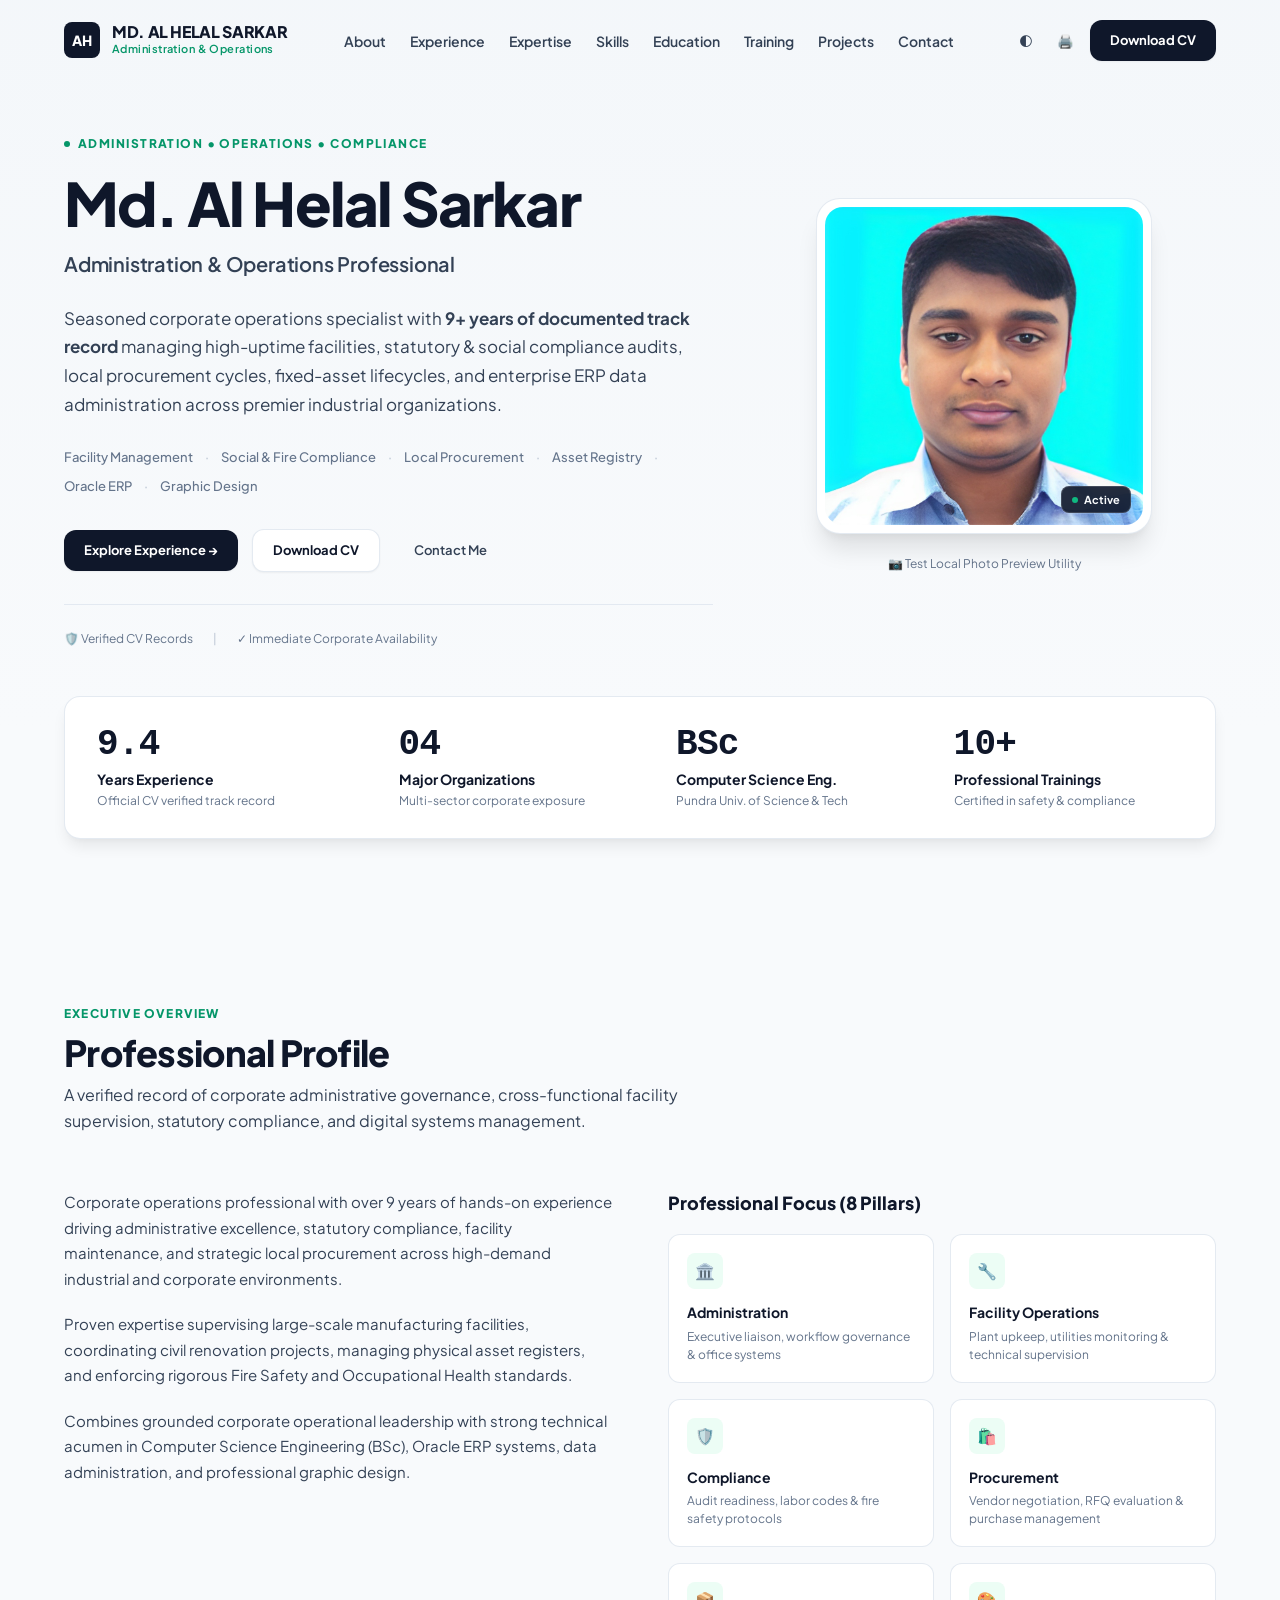
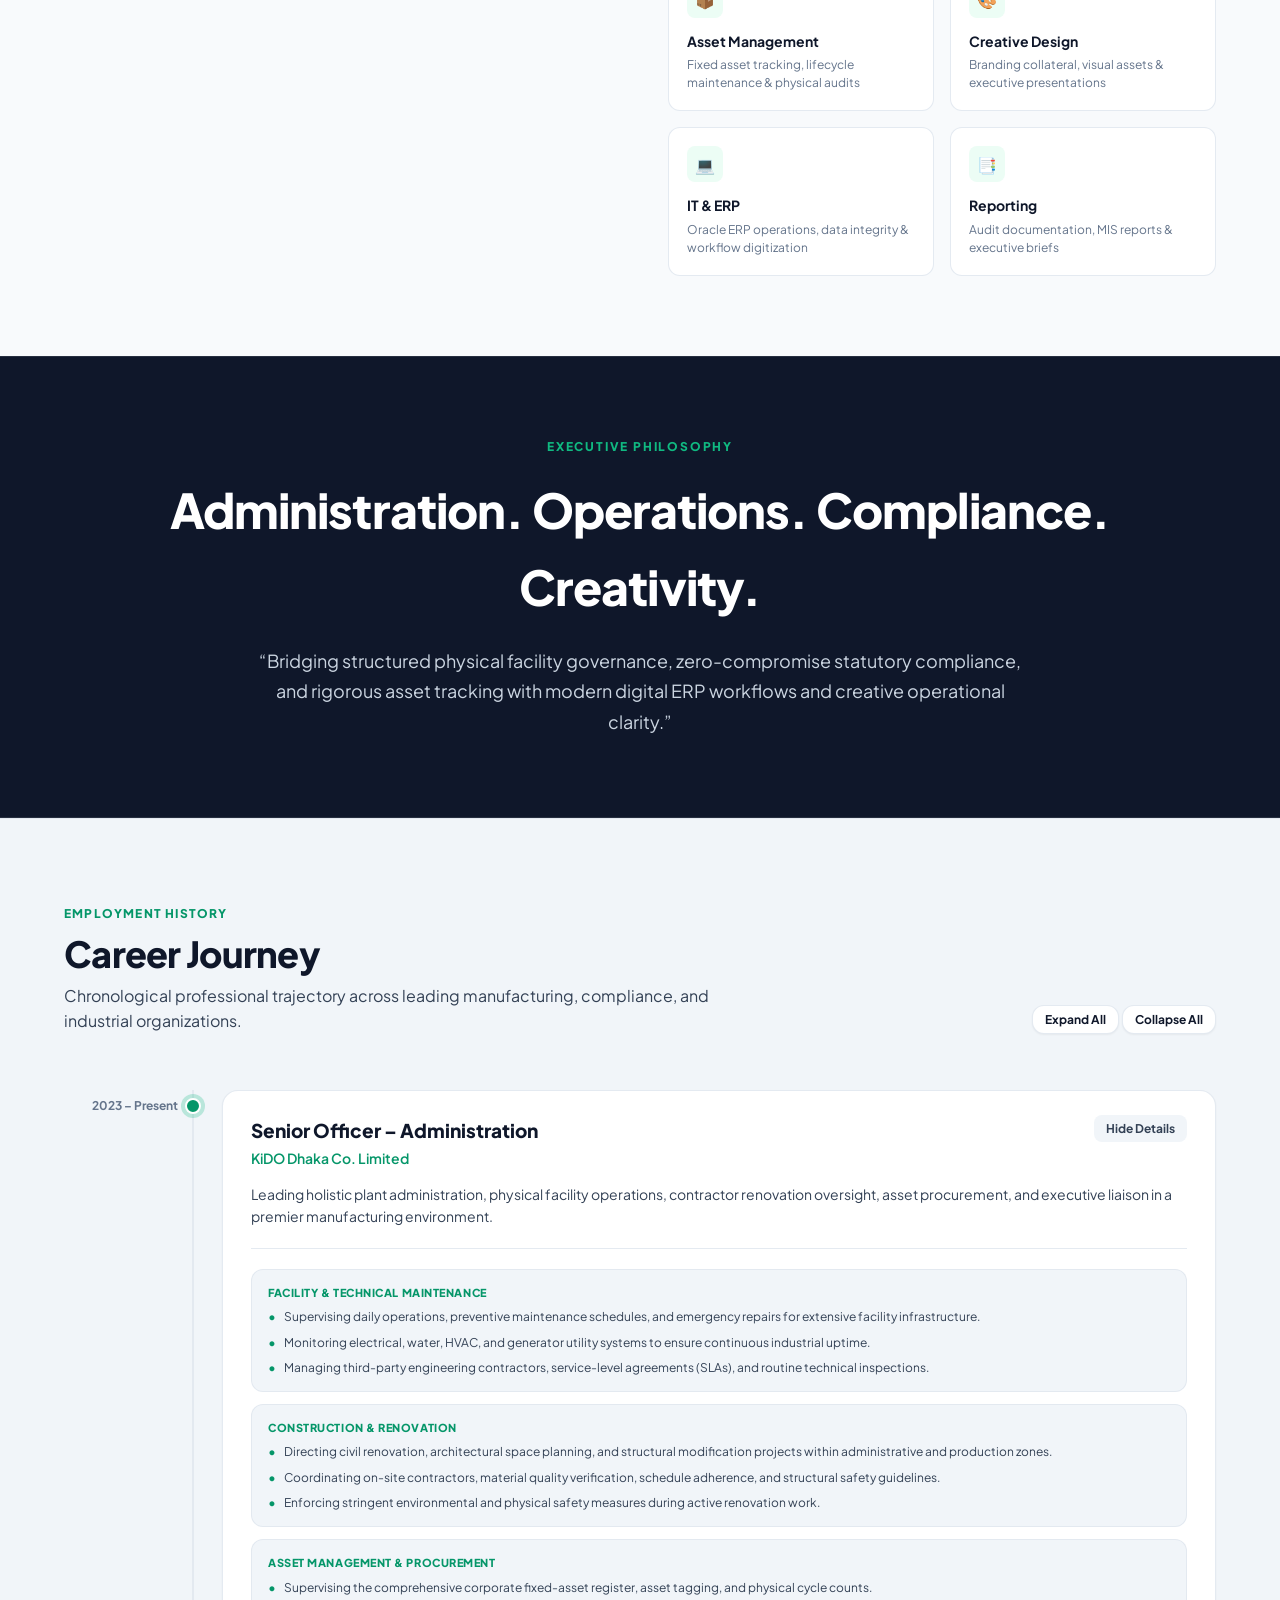
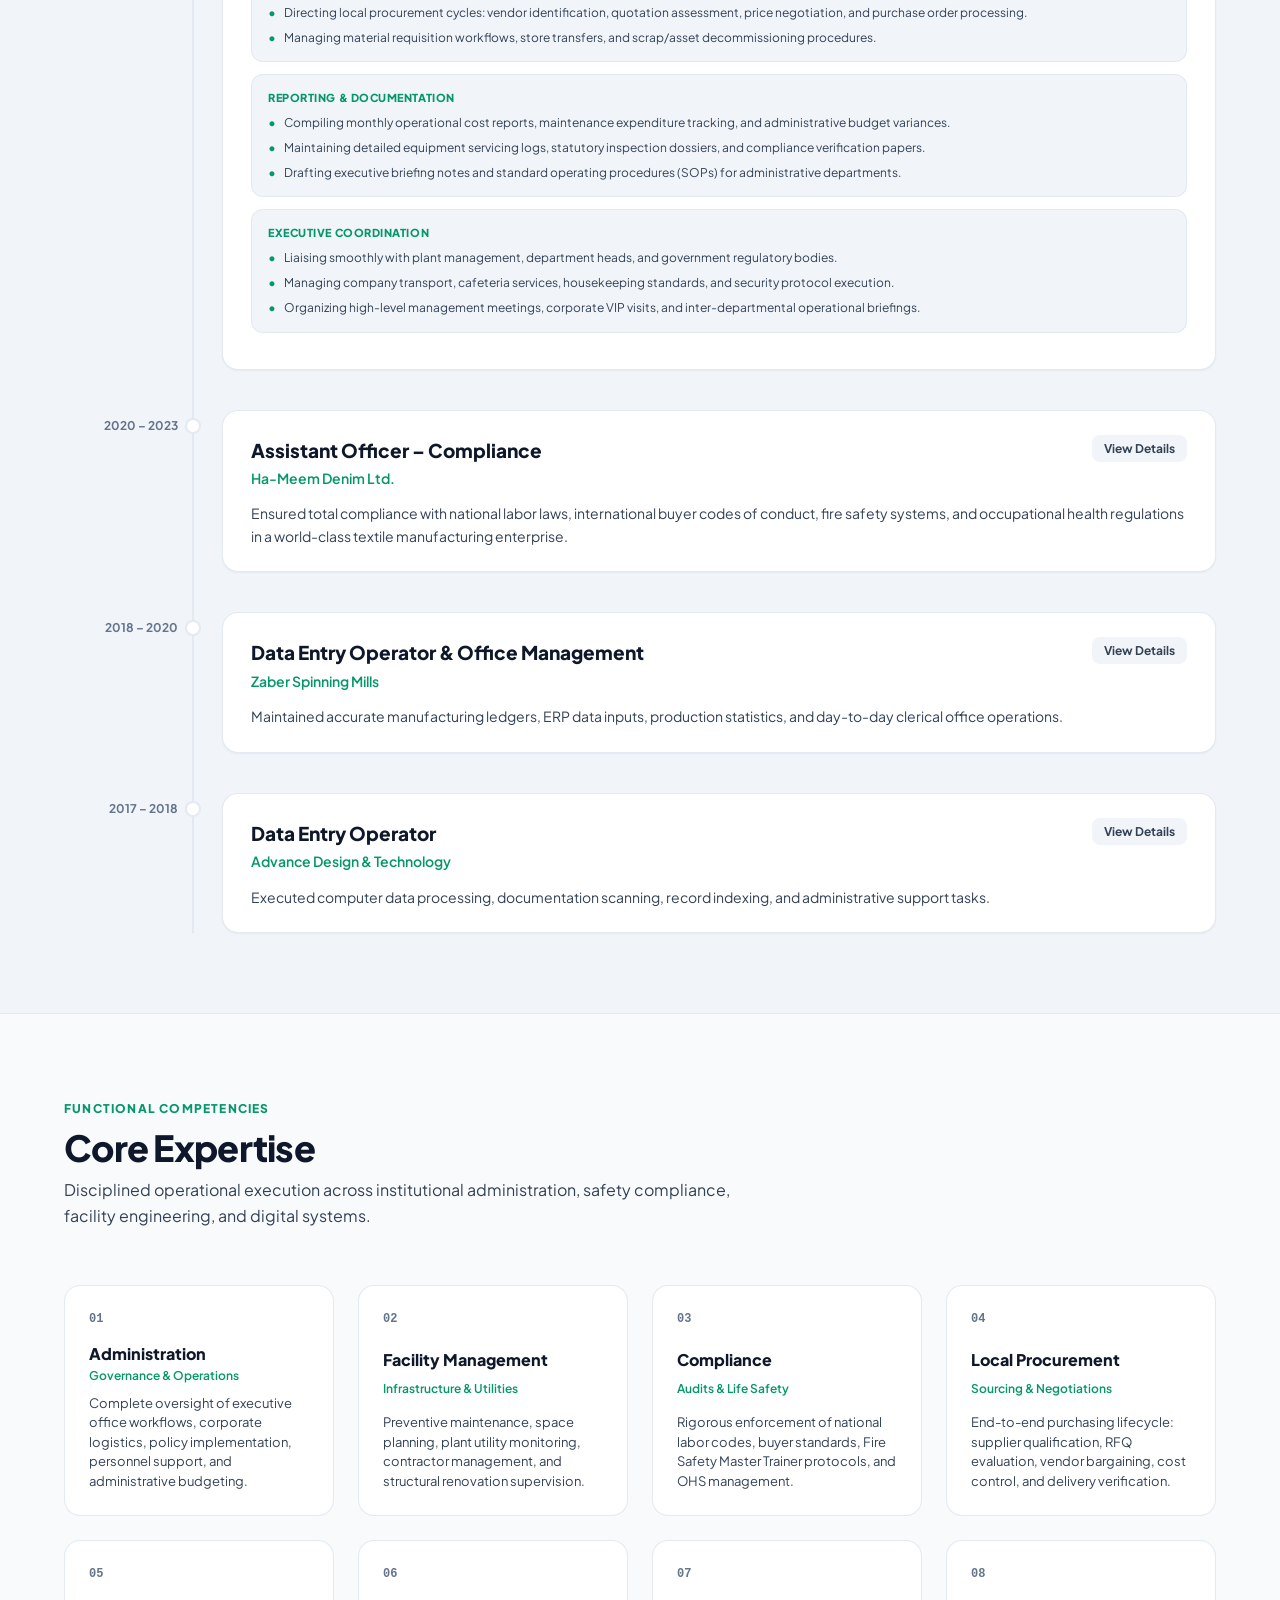
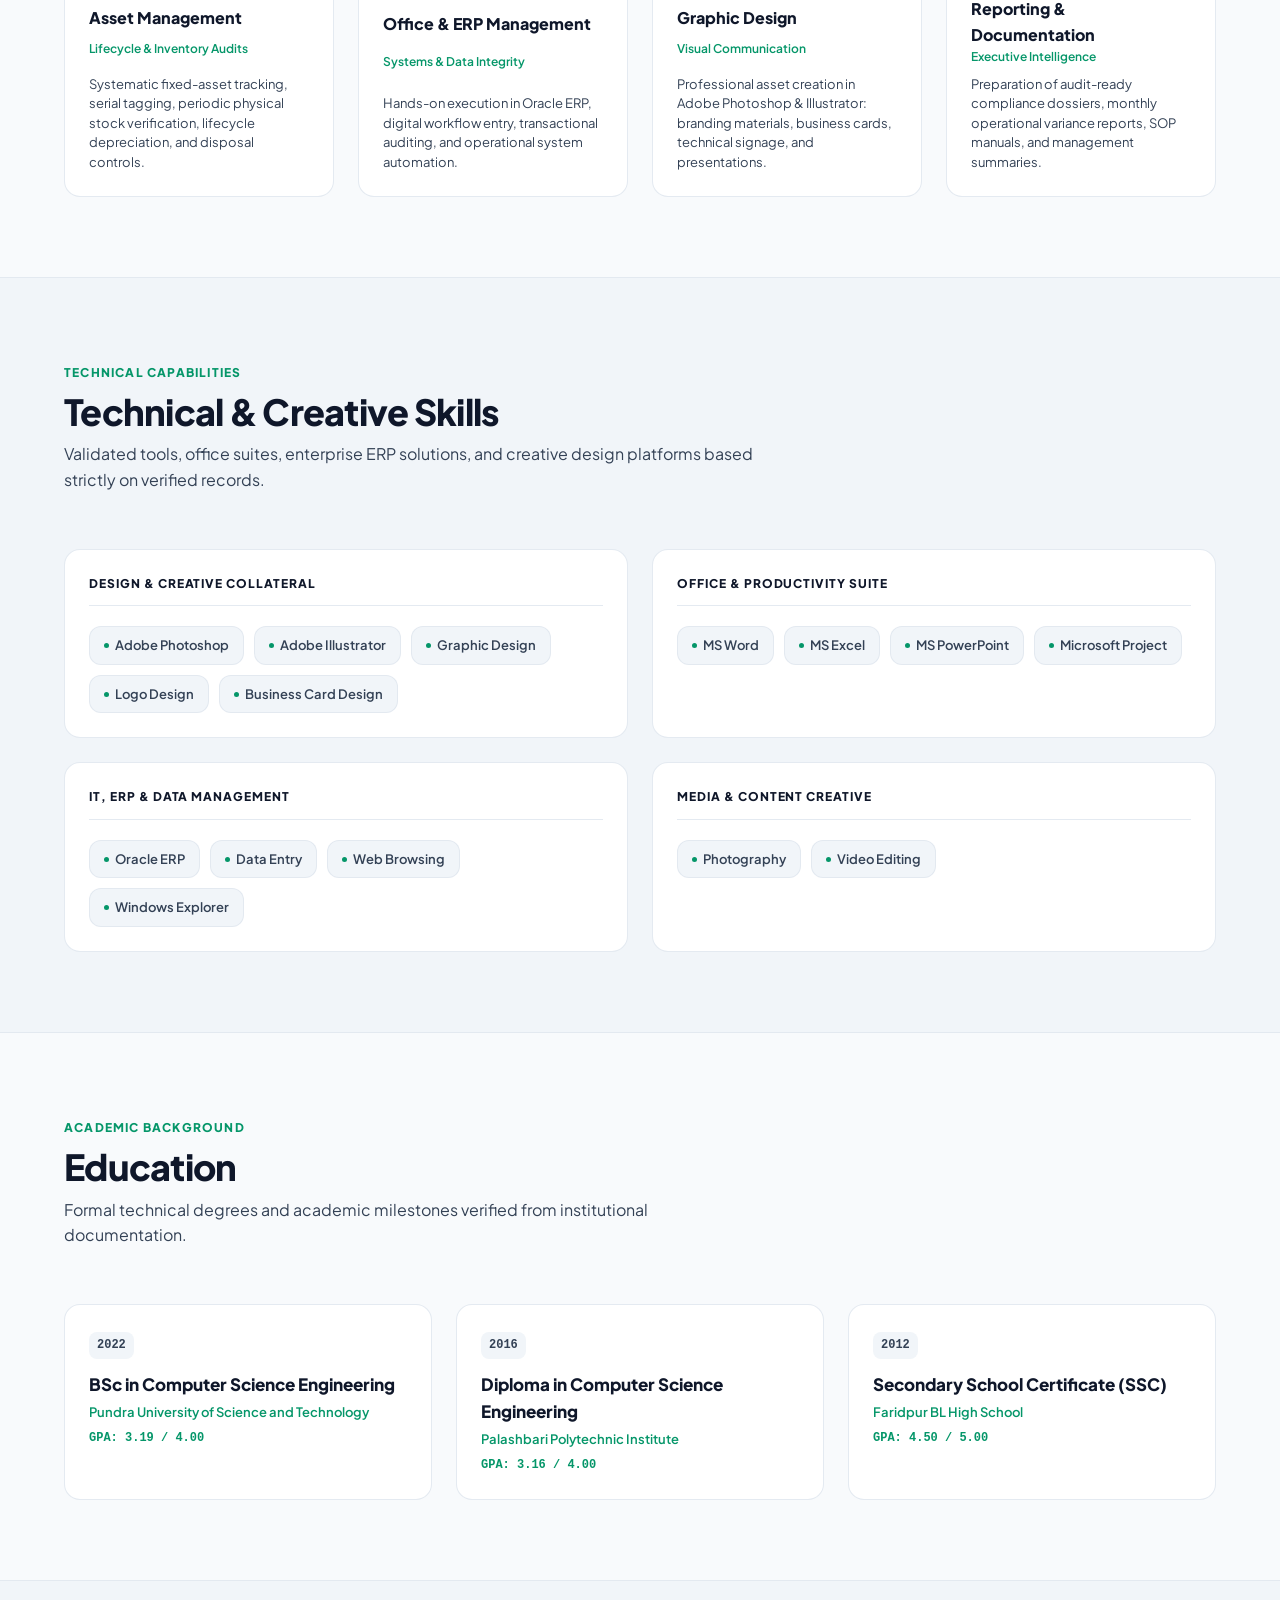
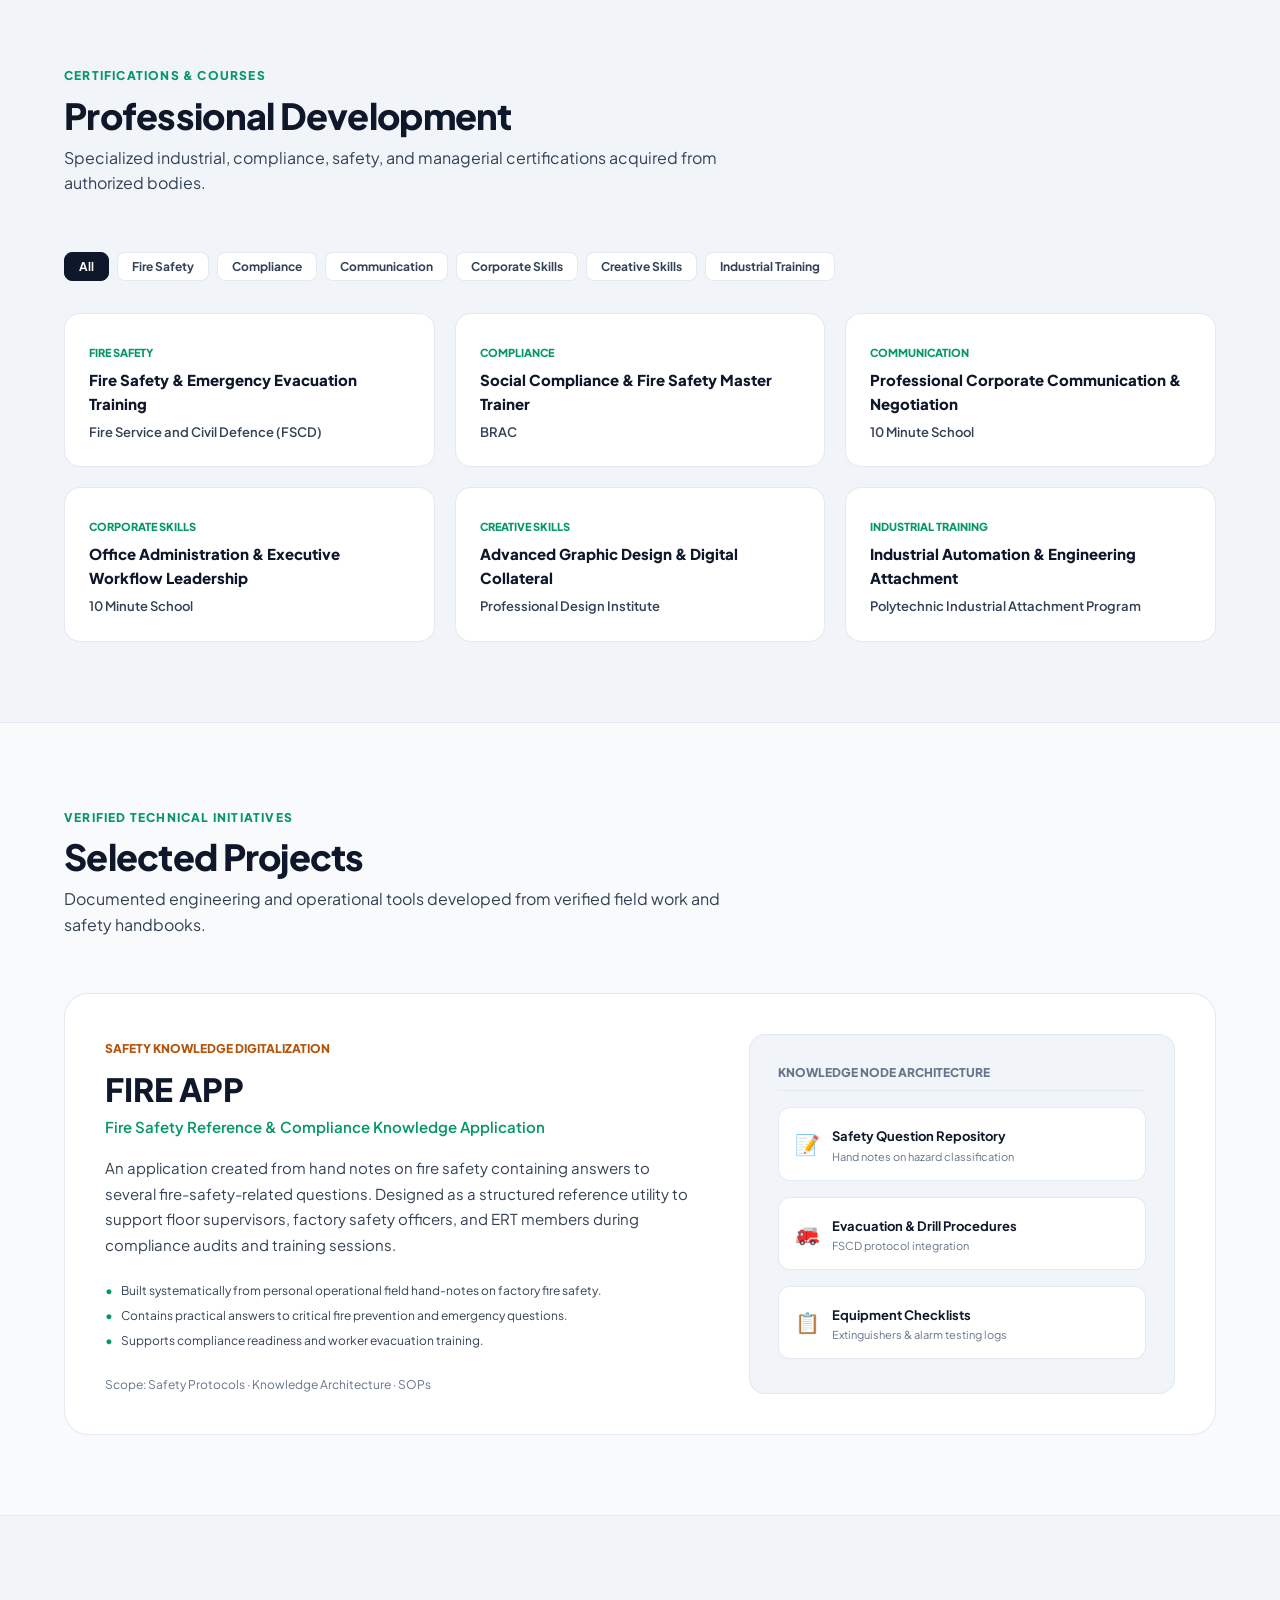
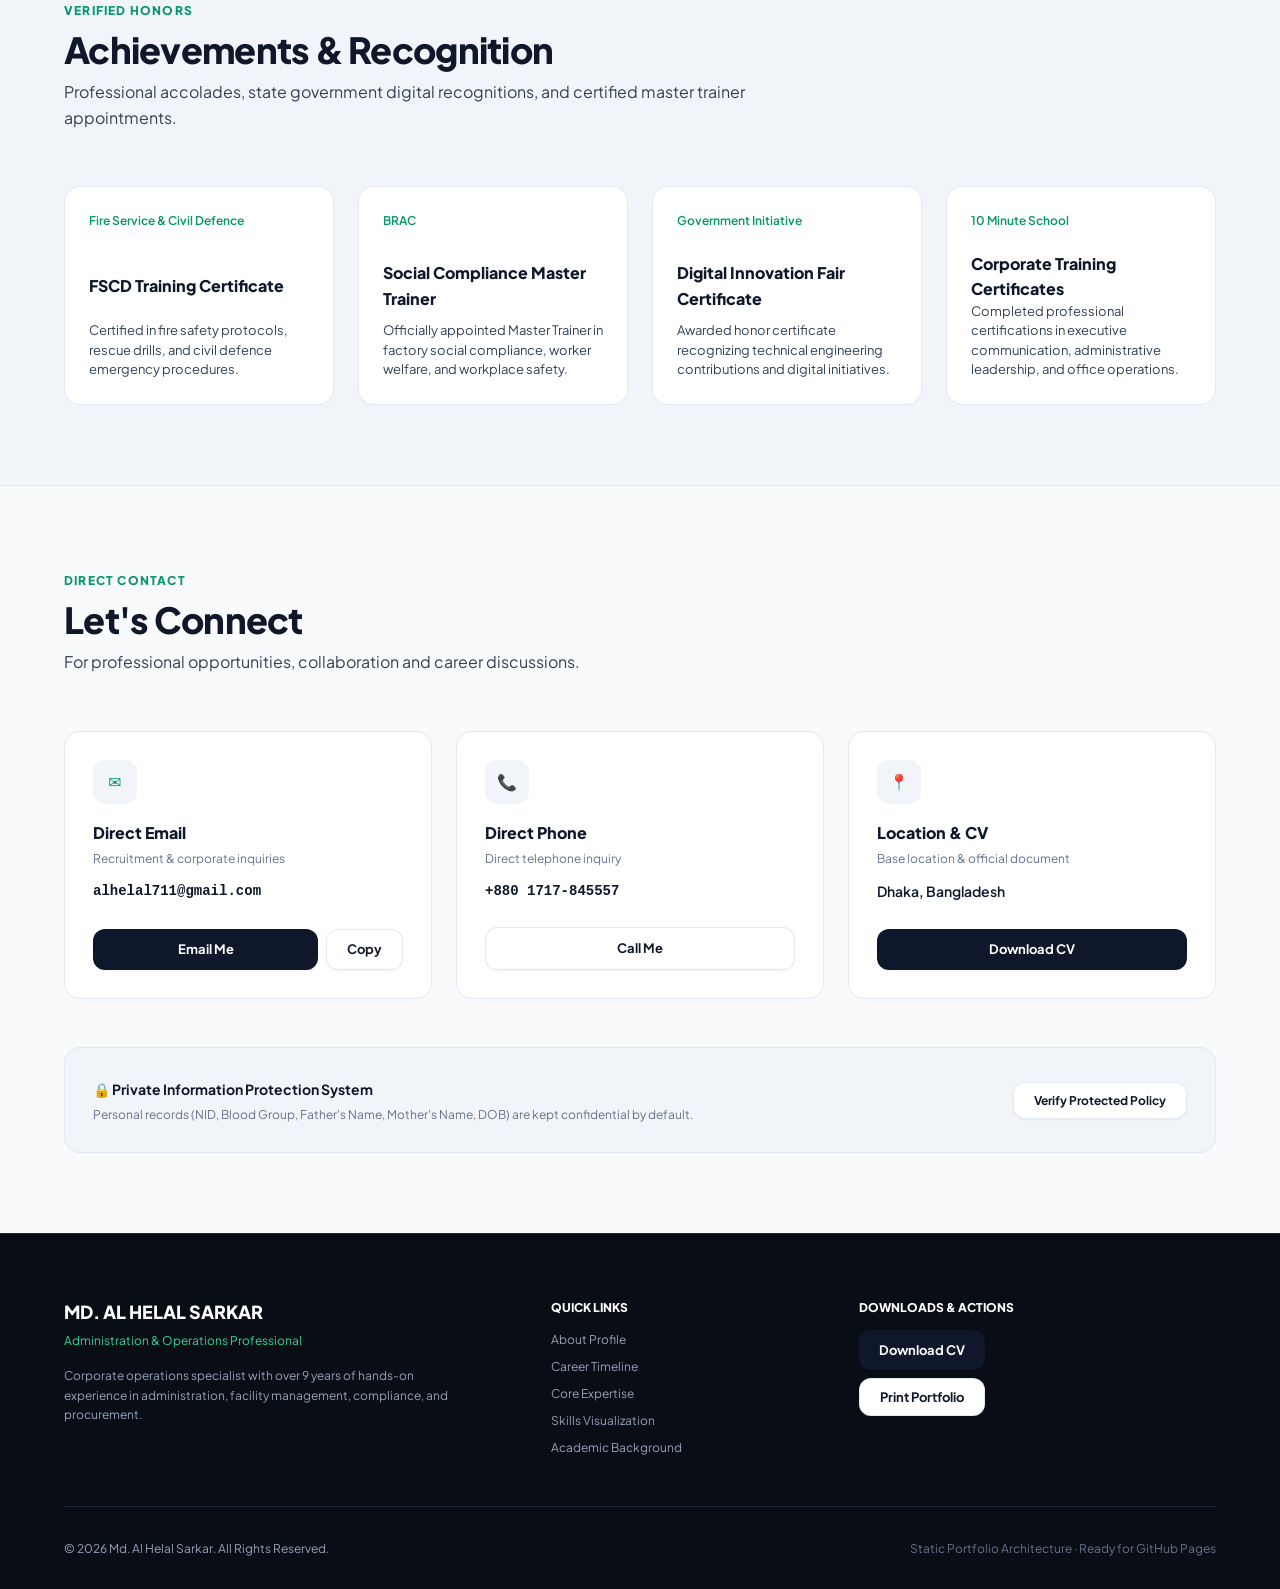
==== commit 2f329af0: "Update index.html" ====
--- a/index.html
+++ b/index.html
@@ -128,7 +128,7 @@
       <div class="hero-portrait-wrapper">
         <div class="portrait-frame">
           <img
-            src="assets/profile.svg"
+            src="assets/profile.jpg"
             alt="Md. Al Helal Sarkar"
             class="portrait-img js-profile-img"
           />
@@ -780,10 +780,10 @@
             <div class="contact-icon">📞</div>
             <h3 style="font-size: 1rem; font-weight: 800; margin-bottom: 0.25rem;">Direct Phone</h3>
             <p style="font-size: 0.75rem; color: var(--text-muted); margin-bottom: 0.75rem;">Direct telephone inquiry</p>
-            <div class="js-phone" style="font-family: monospace; font-size: 0.875rem; font-weight: 600;">+880 171-845557</div>
+            <div class="js-phone" style="font-family: monospace; font-size: 0.875rem; font-weight: 600;">+880 1717-845557</div>
           </div>
           <div style="margin-top: 1.5rem;">
-            <a href="tel:+880171845557" class="btn-secondary" style="width: 100%; justify-content: center;">Call Me</a>
+            <a href="tel:+8801717845557" class="btn-secondary" style="width: 100%; justify-content: center;">Call Me</a>
           </div>
         </div>
 
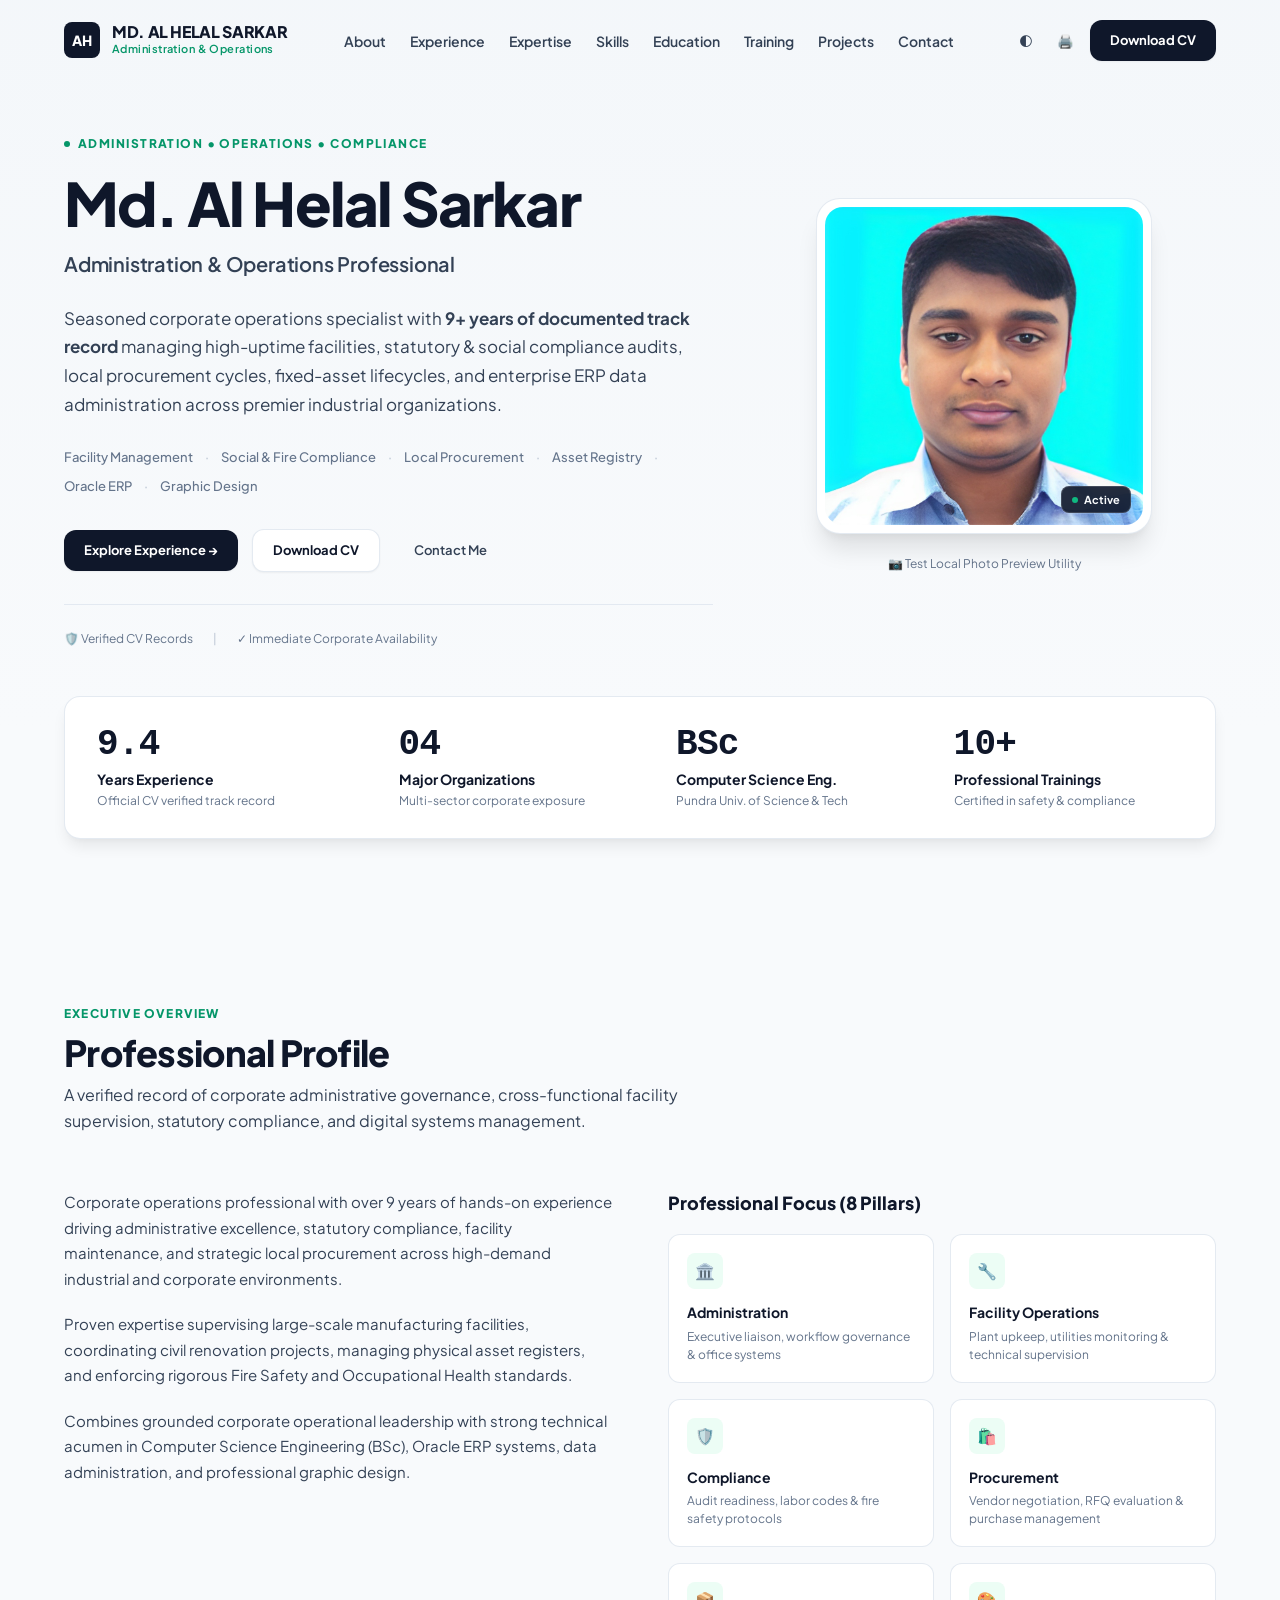
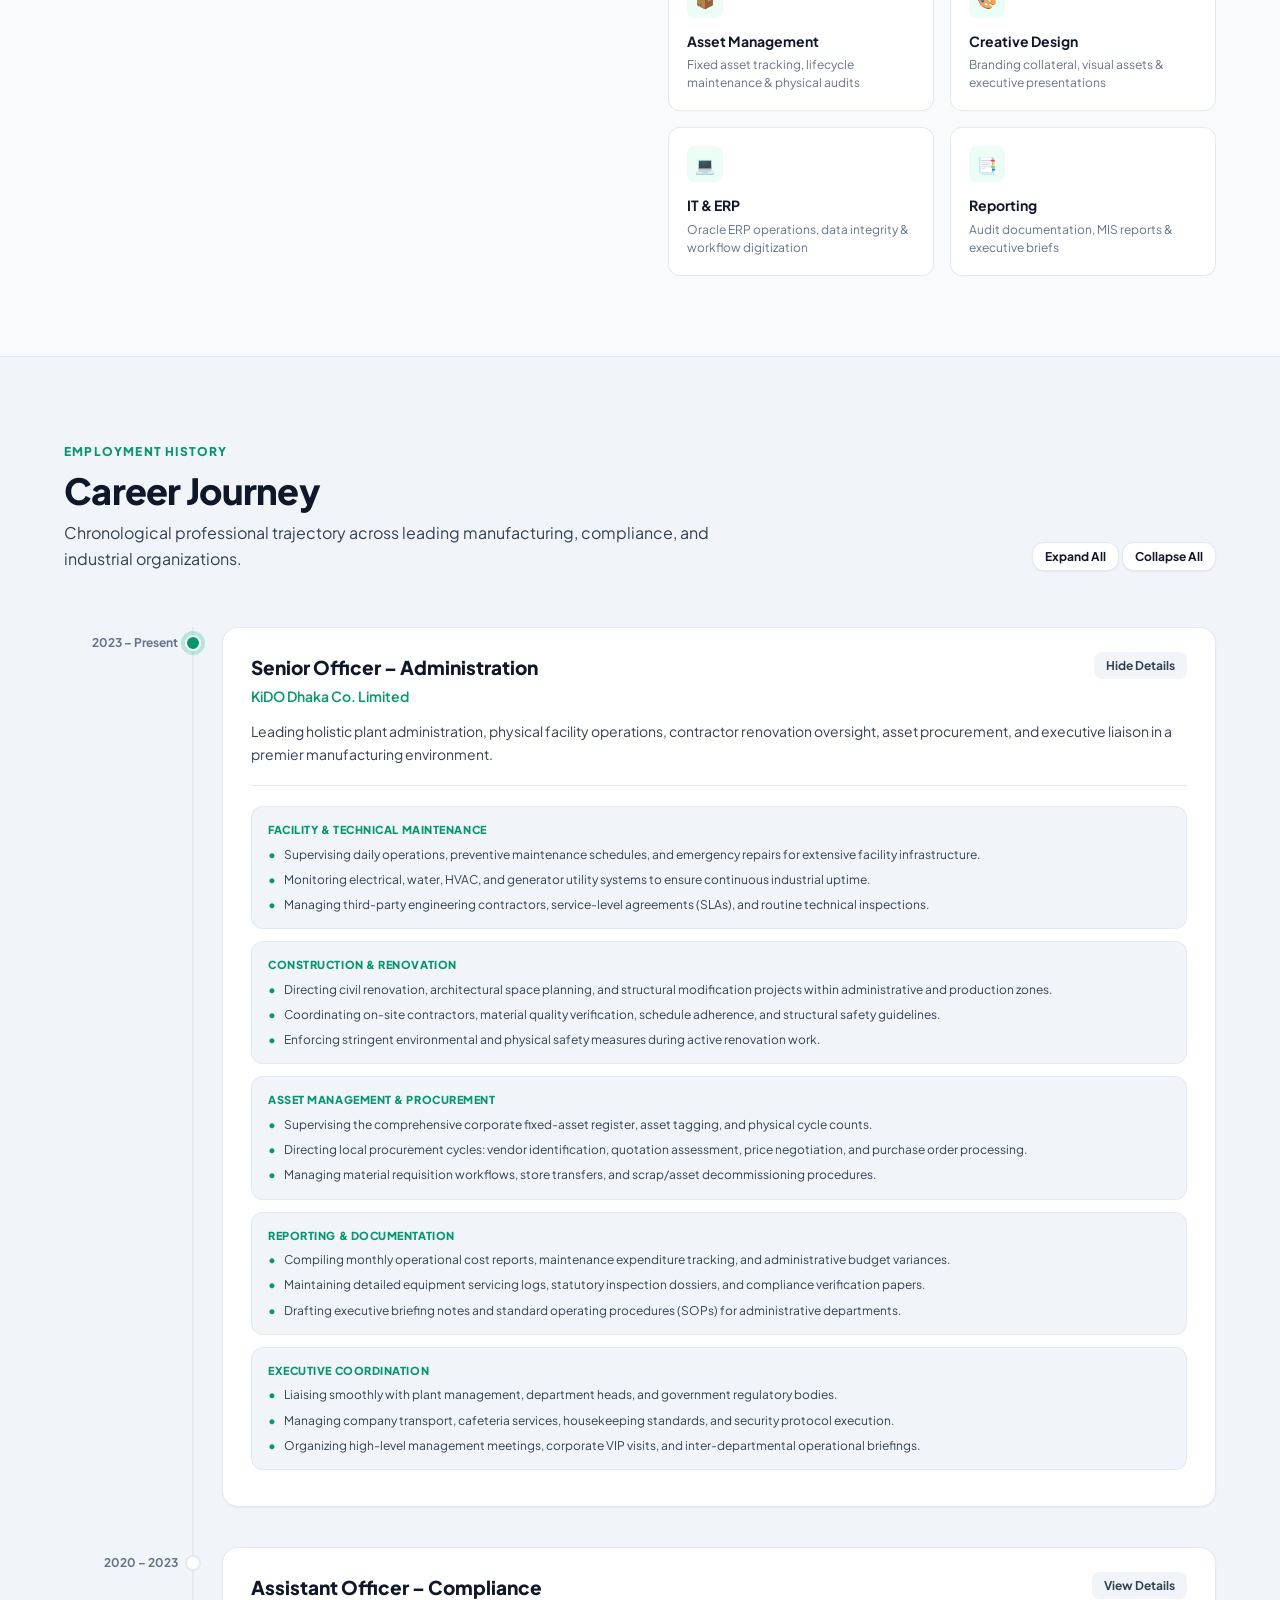
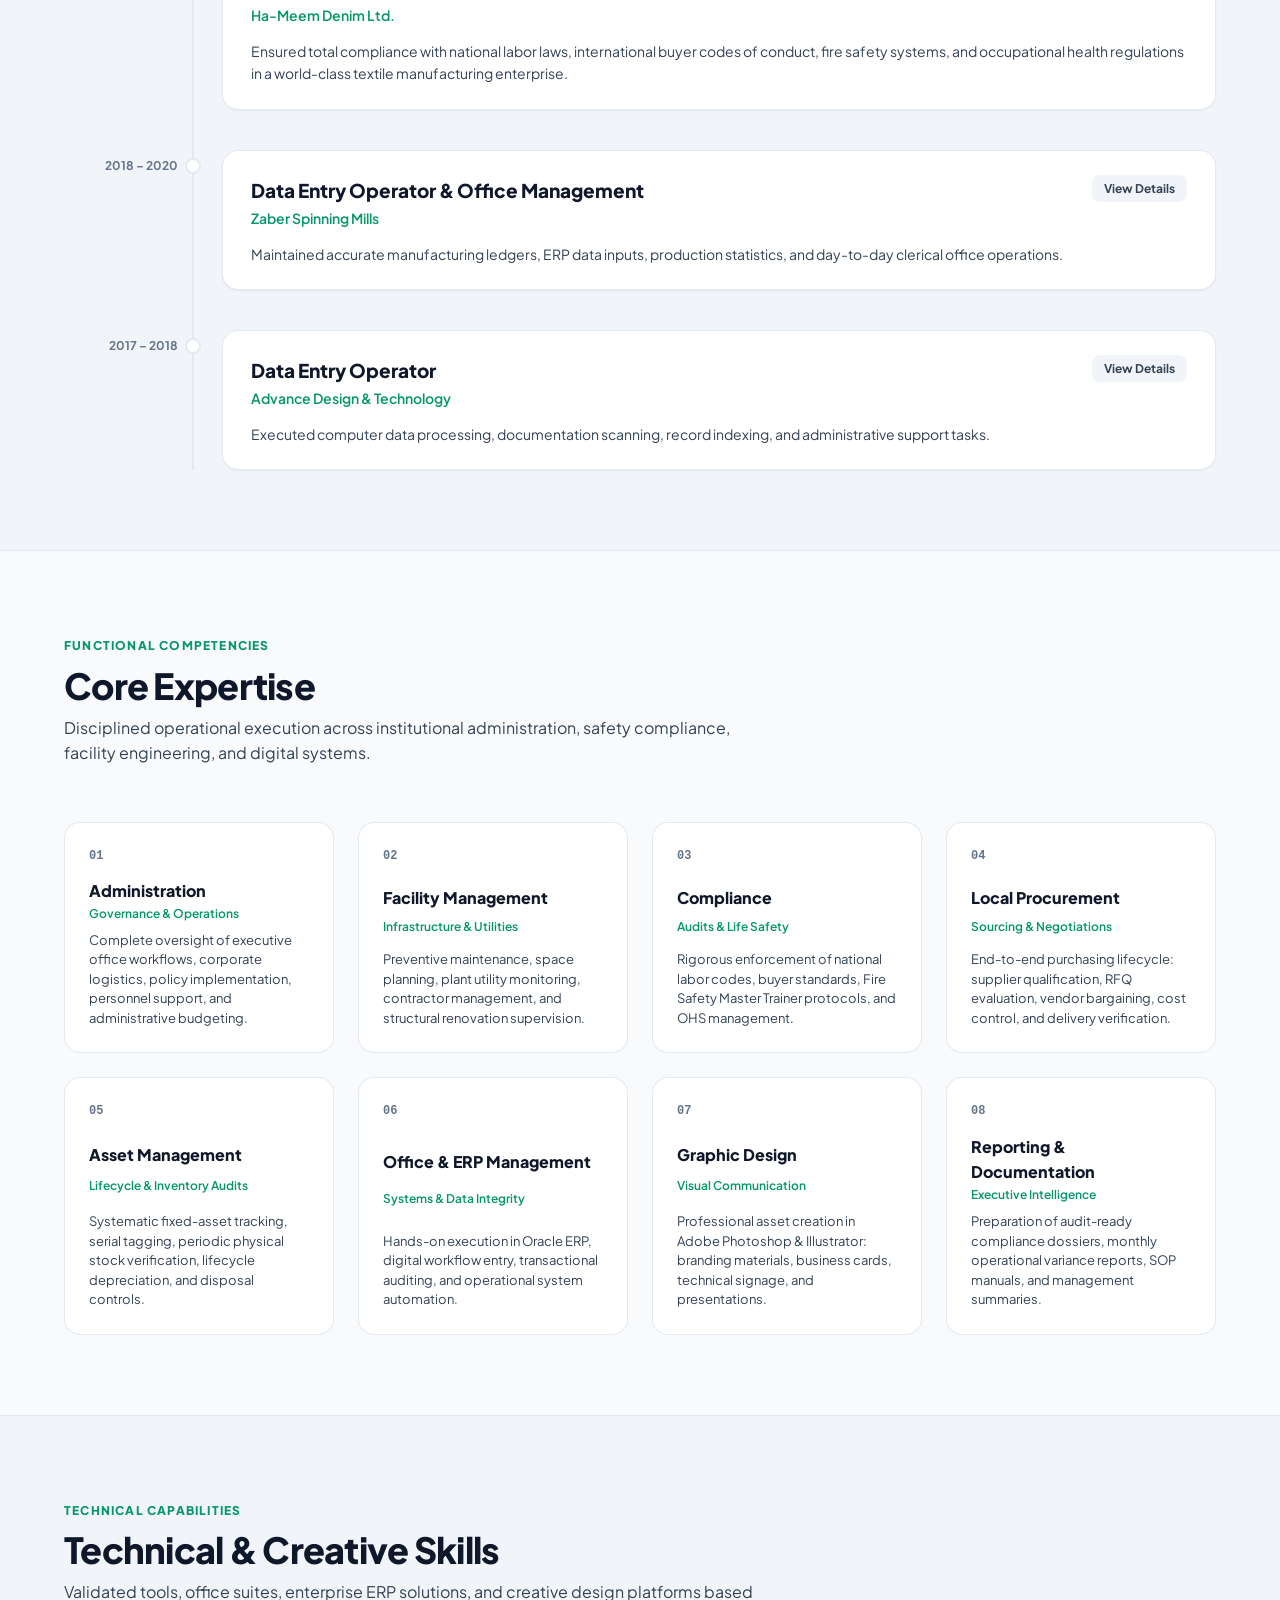
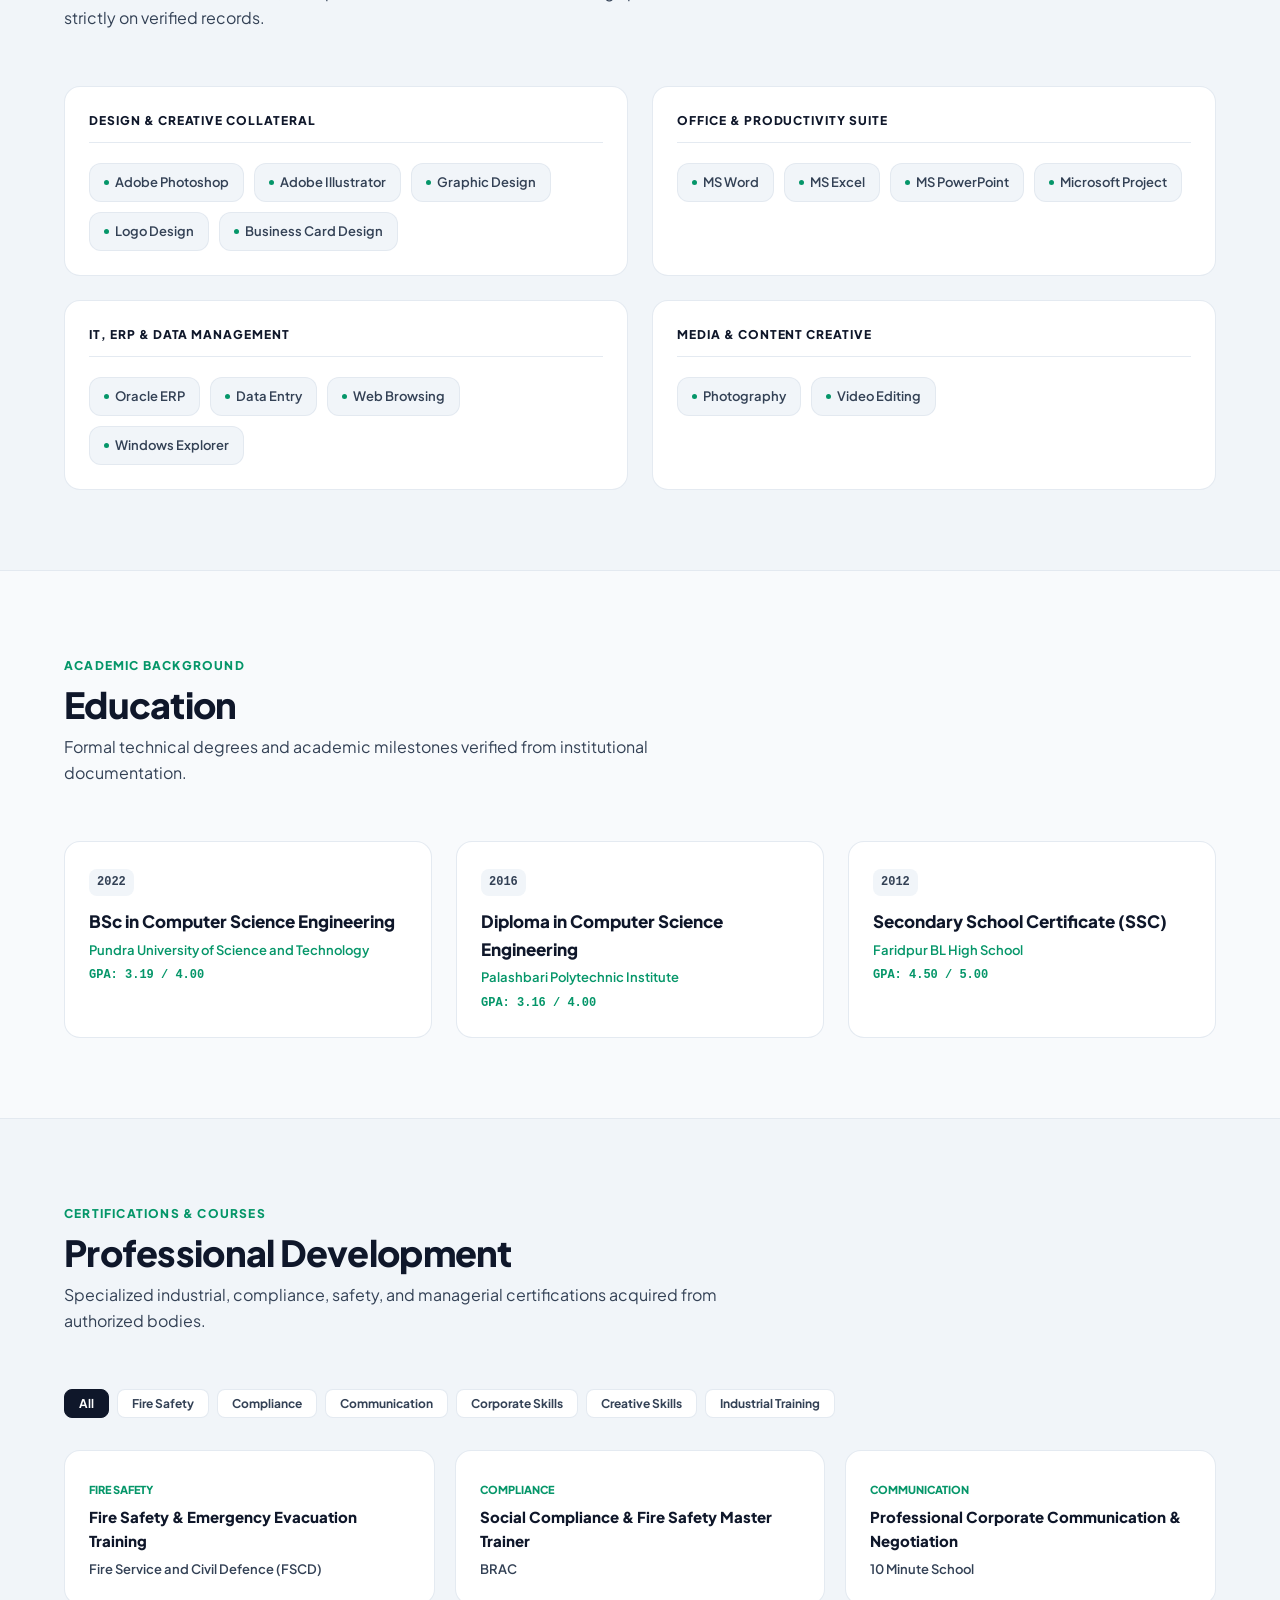
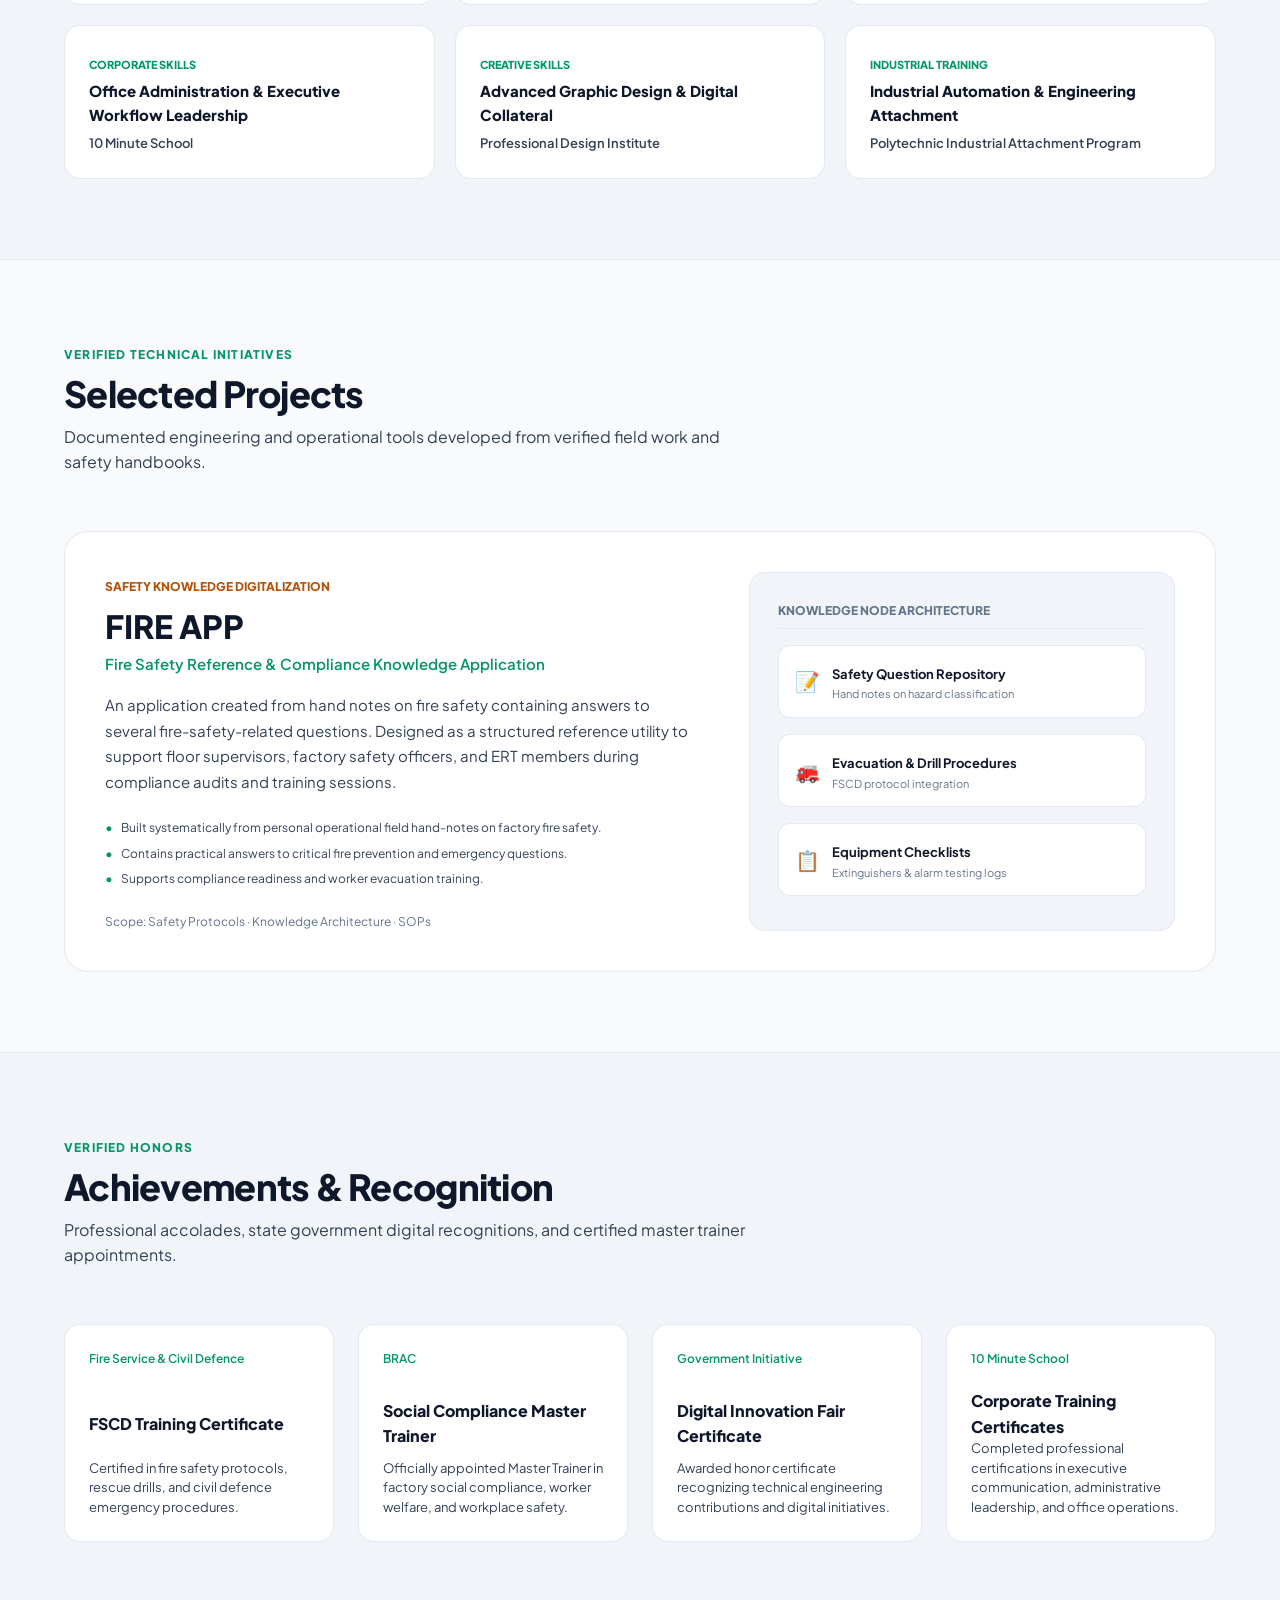
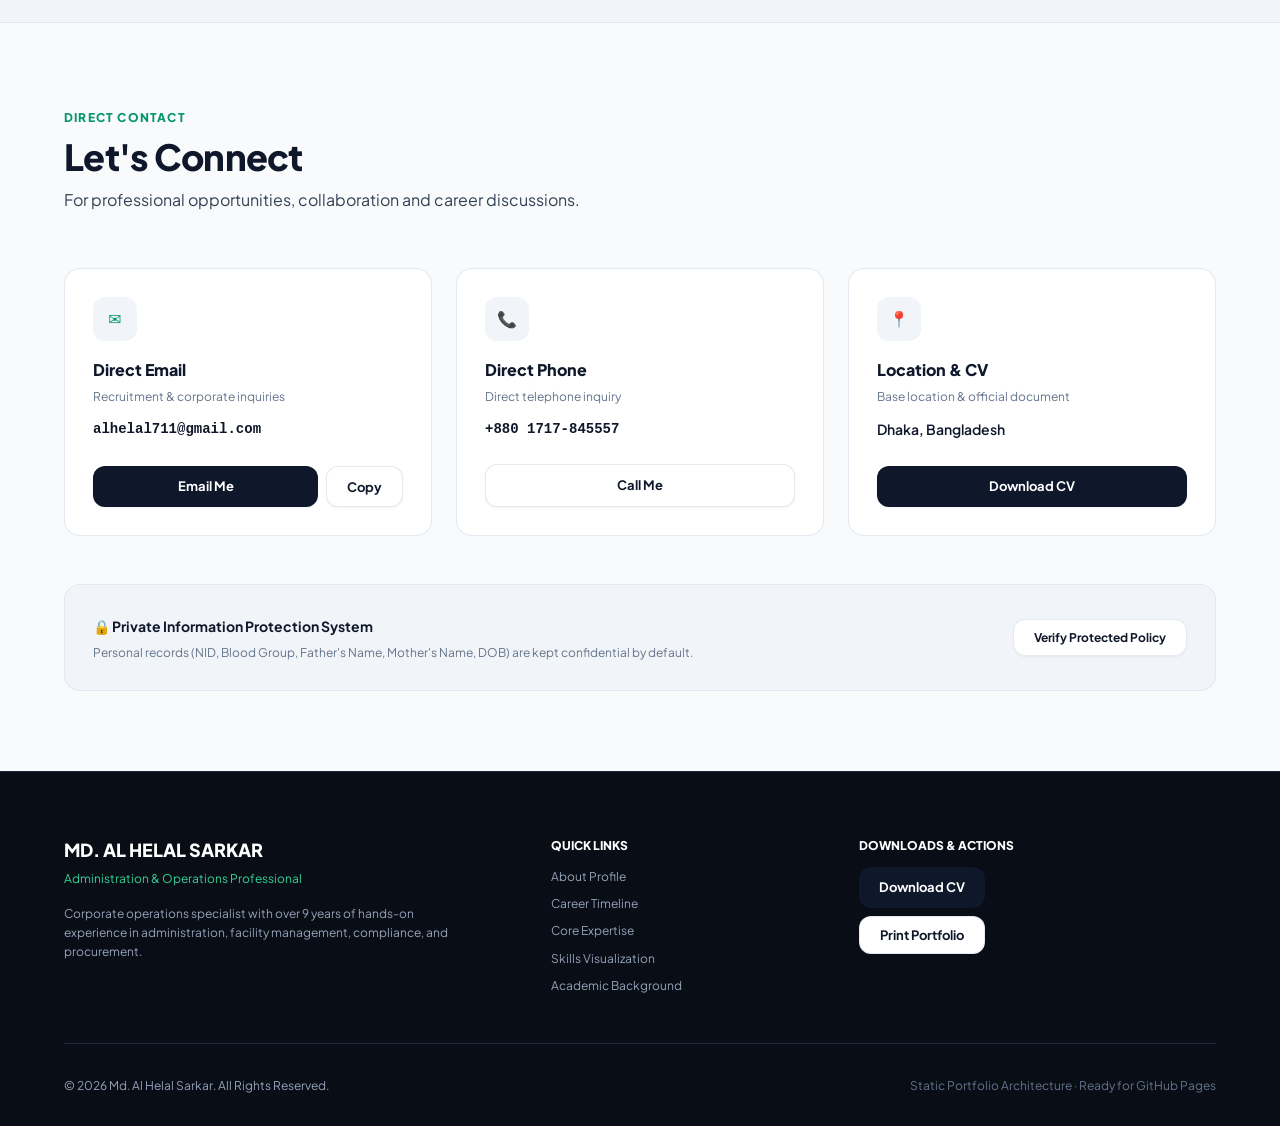
==== commit 1aceca7a: "Update index.html" ====
--- a/index.html
+++ b/index.html
@@ -18,7 +18,7 @@
   <link rel="preconnect" href="https://fonts.gstatic.com" crossorigin>
   <link href="https://fonts.googleapis.com/css2?family=Plus+Jakarta+Sans:wght@300;400;500;600;700;800&display=swap" rel="stylesheet">
   
-  <link rel="stylesheet" href="css/style.css" />
+  <link rel="stylesheet" href="css/style.css?v=2.0" />
 </head>
 <body>
 
@@ -128,7 +128,7 @@
       <div class="hero-portrait-wrapper">
         <div class="portrait-frame">
           <img
-            src="assets/profile.jpg"
+            src="assets/profile.jpg?v=2.0"
             alt="Md. Al Helal Sarkar"
             class="portrait-img js-profile-img"
           />
@@ -248,17 +248,6 @@
           </div>
         </div>
       </div>
-    </div>
-  </section>
-
-  <!-- Full-Width Brand Statement Ribbon -->
-  <section class="brand-ribbon">
-    <div class="container">
-      <div class="ribbon-kicker">Executive Philosophy</div>
-      <h2 class="ribbon-title">Administration. Operations. Compliance. Creativity.</h2>
-      <p class="ribbon-quote">
-        &ldquo;Bridging structured physical facility governance, zero-compromise statutory compliance, and rigorous asset tracking with modern digital ERP workflows and creative operational clarity.&rdquo;
-      </p>
     </div>
   </section>
 
@@ -898,6 +887,6 @@
     </div>
   </div>
 
-  <script src="js/script.js"></script>
+  <script src="js/script.js?v=2.0"></script>
 </body>
 </html>
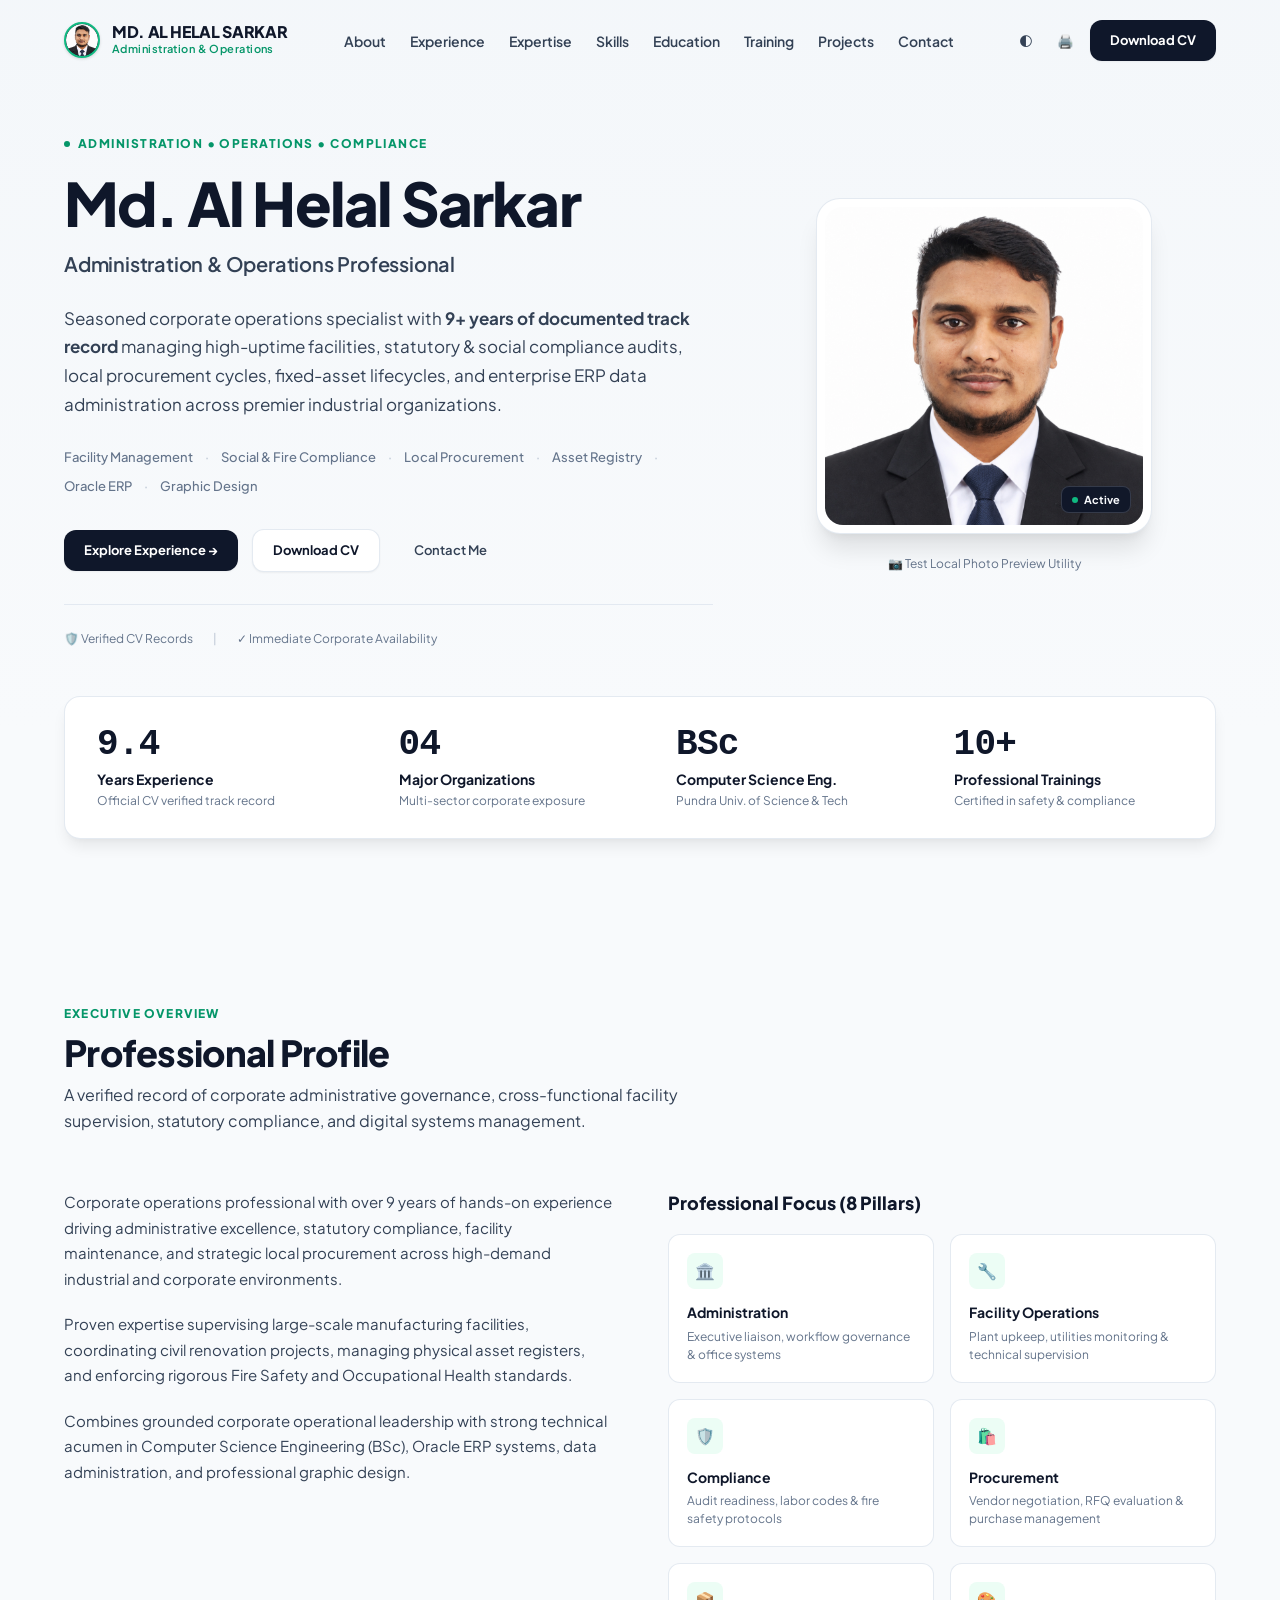
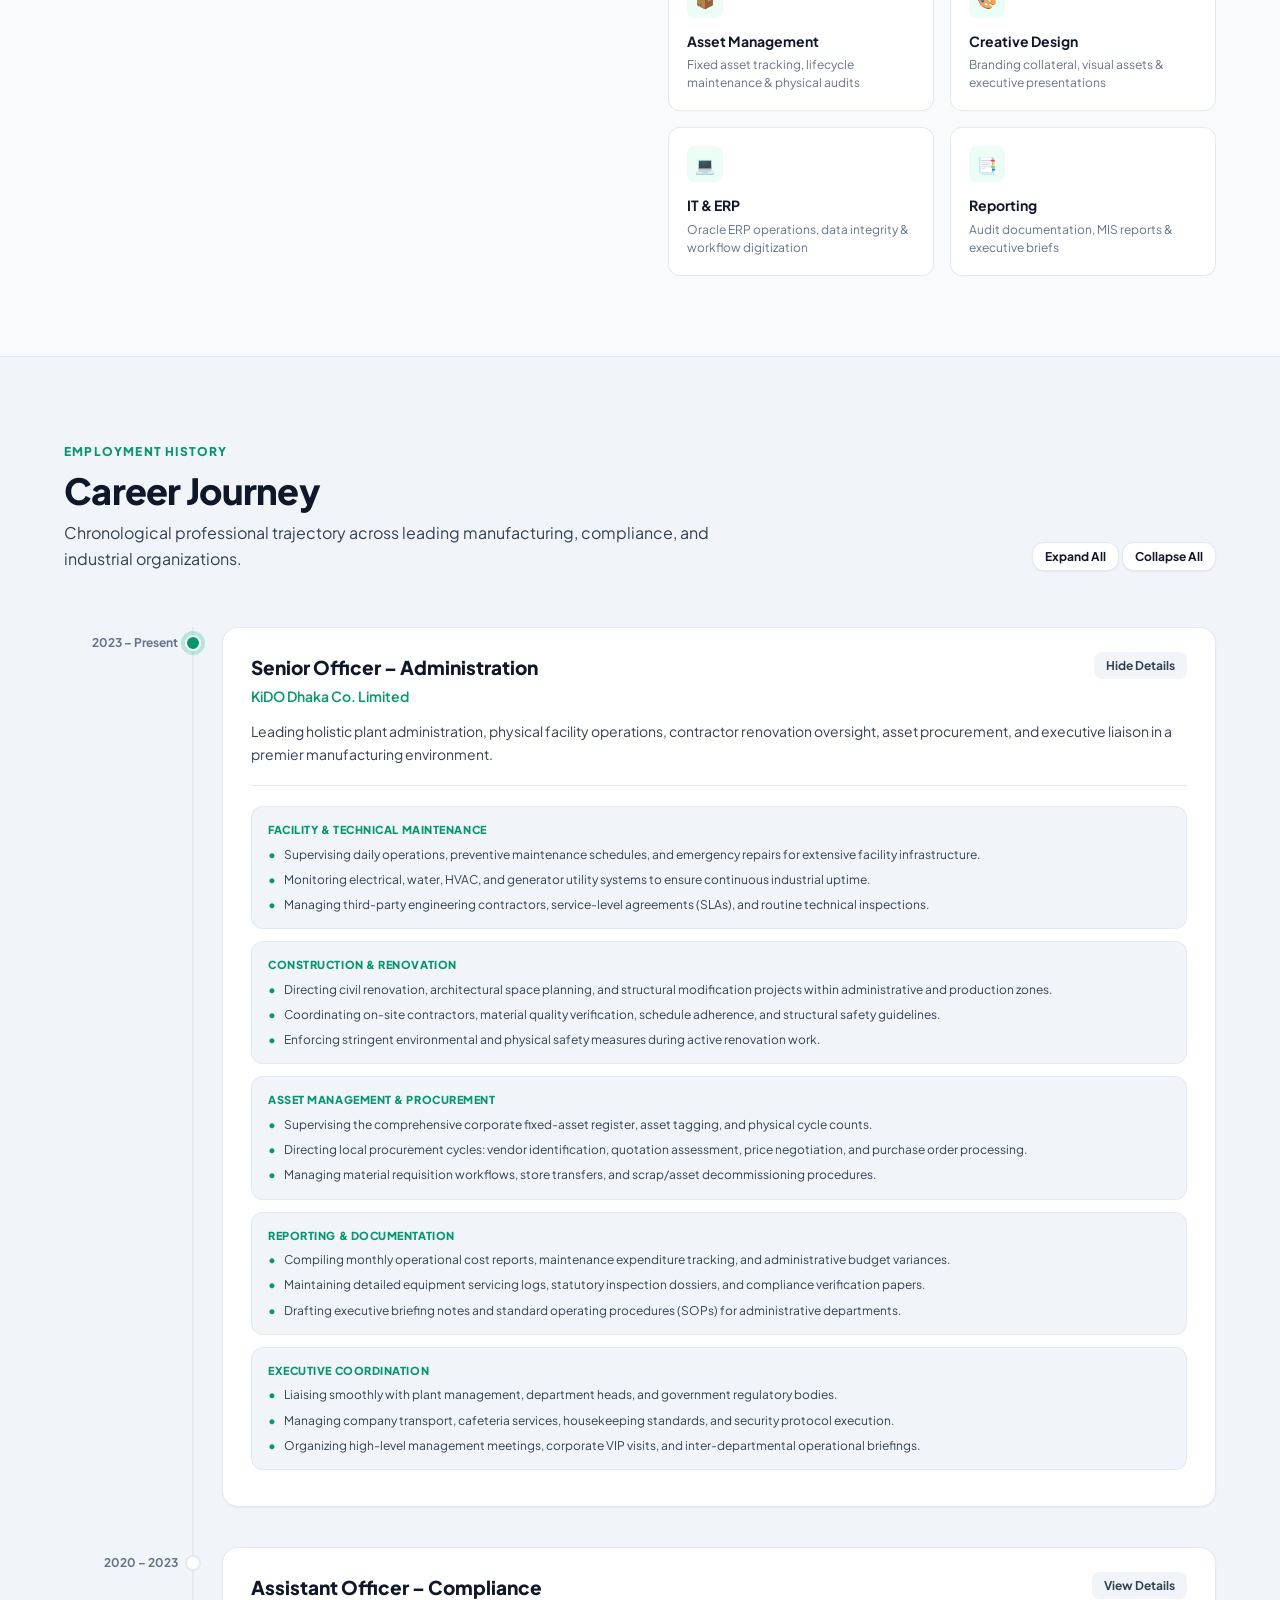
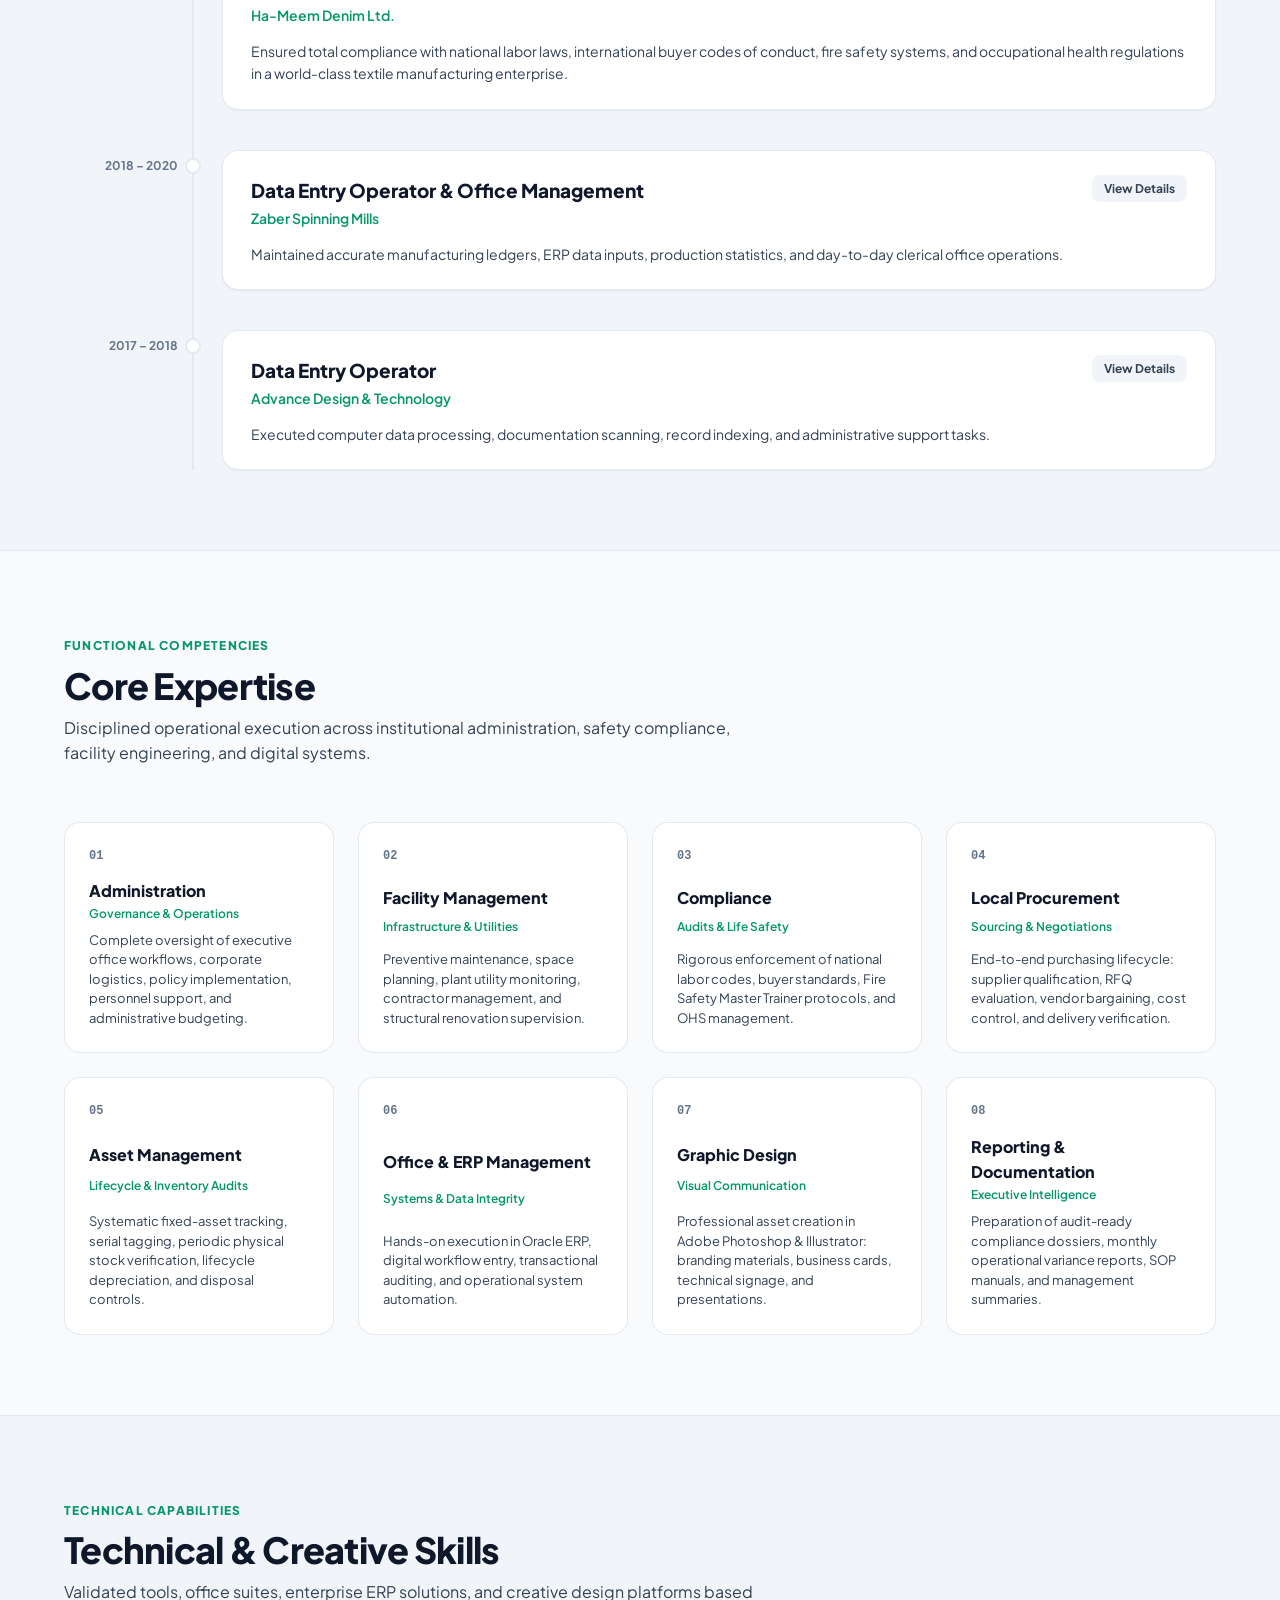
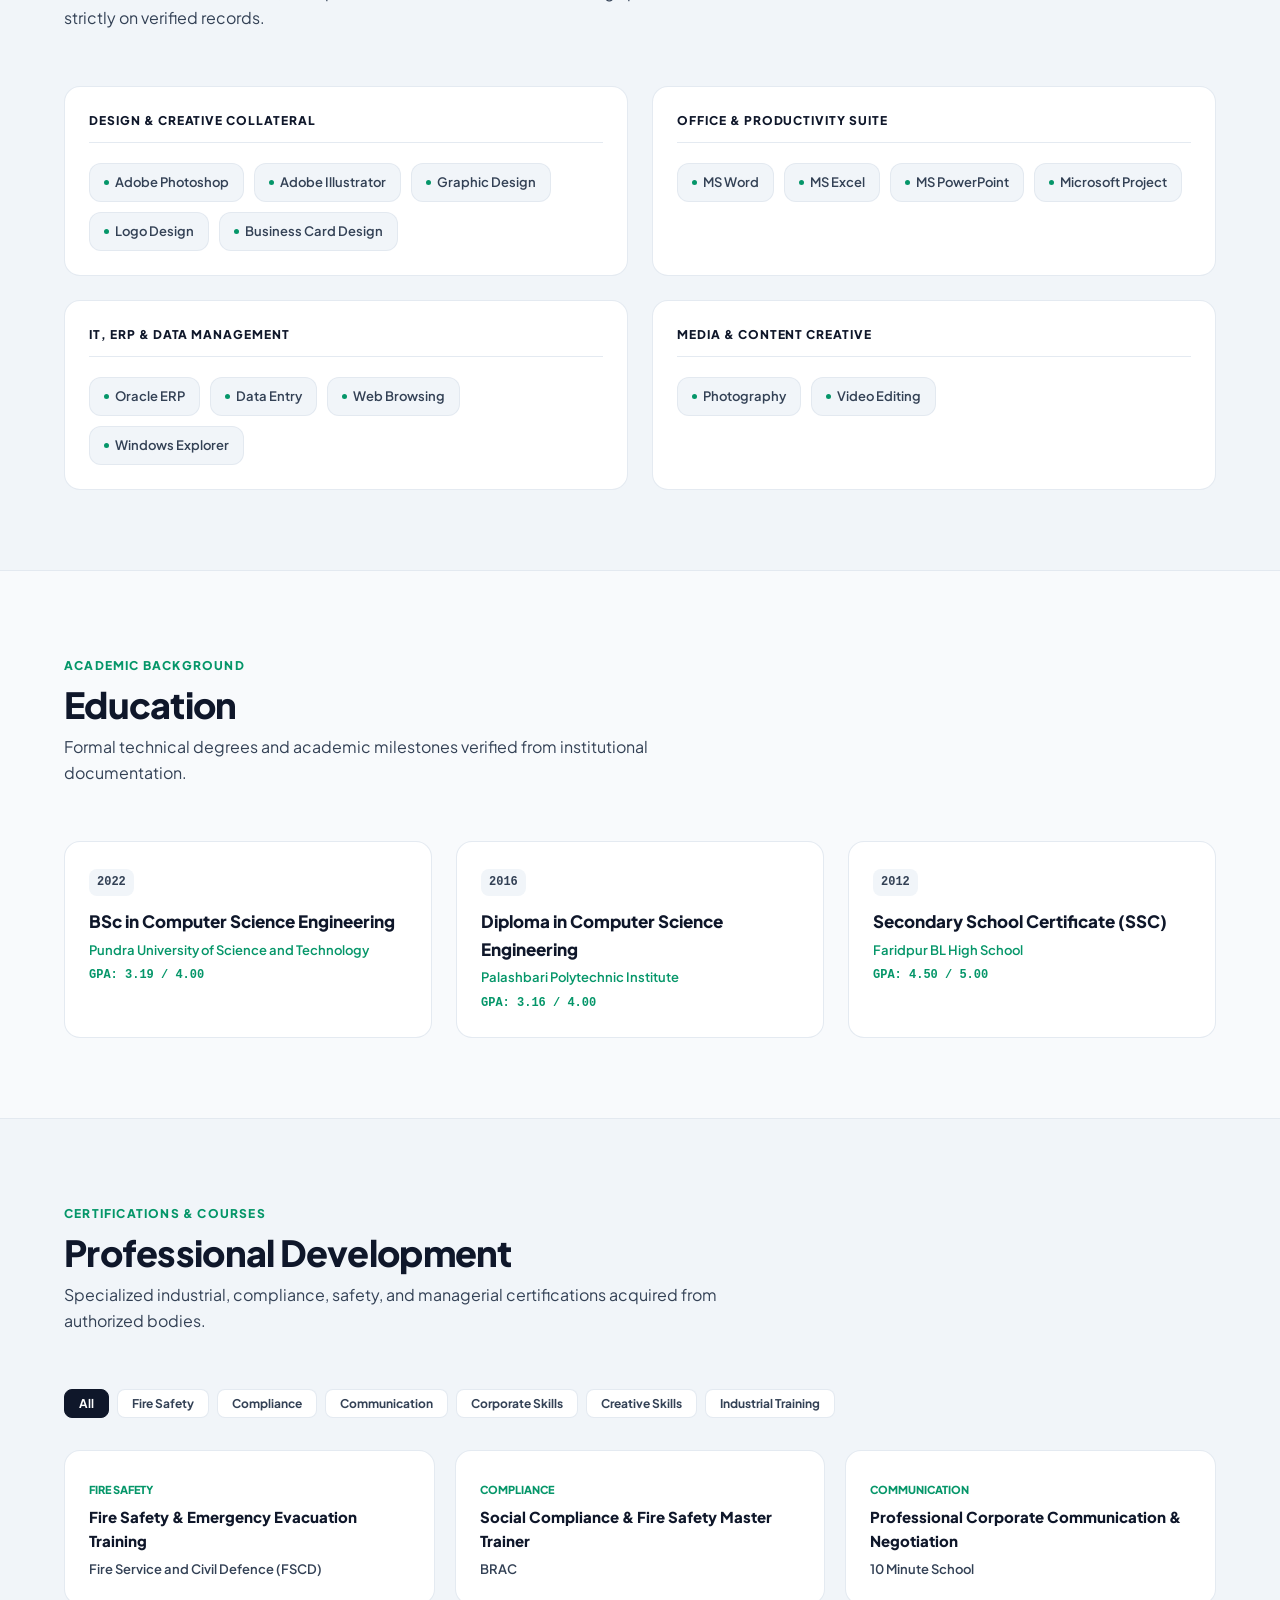
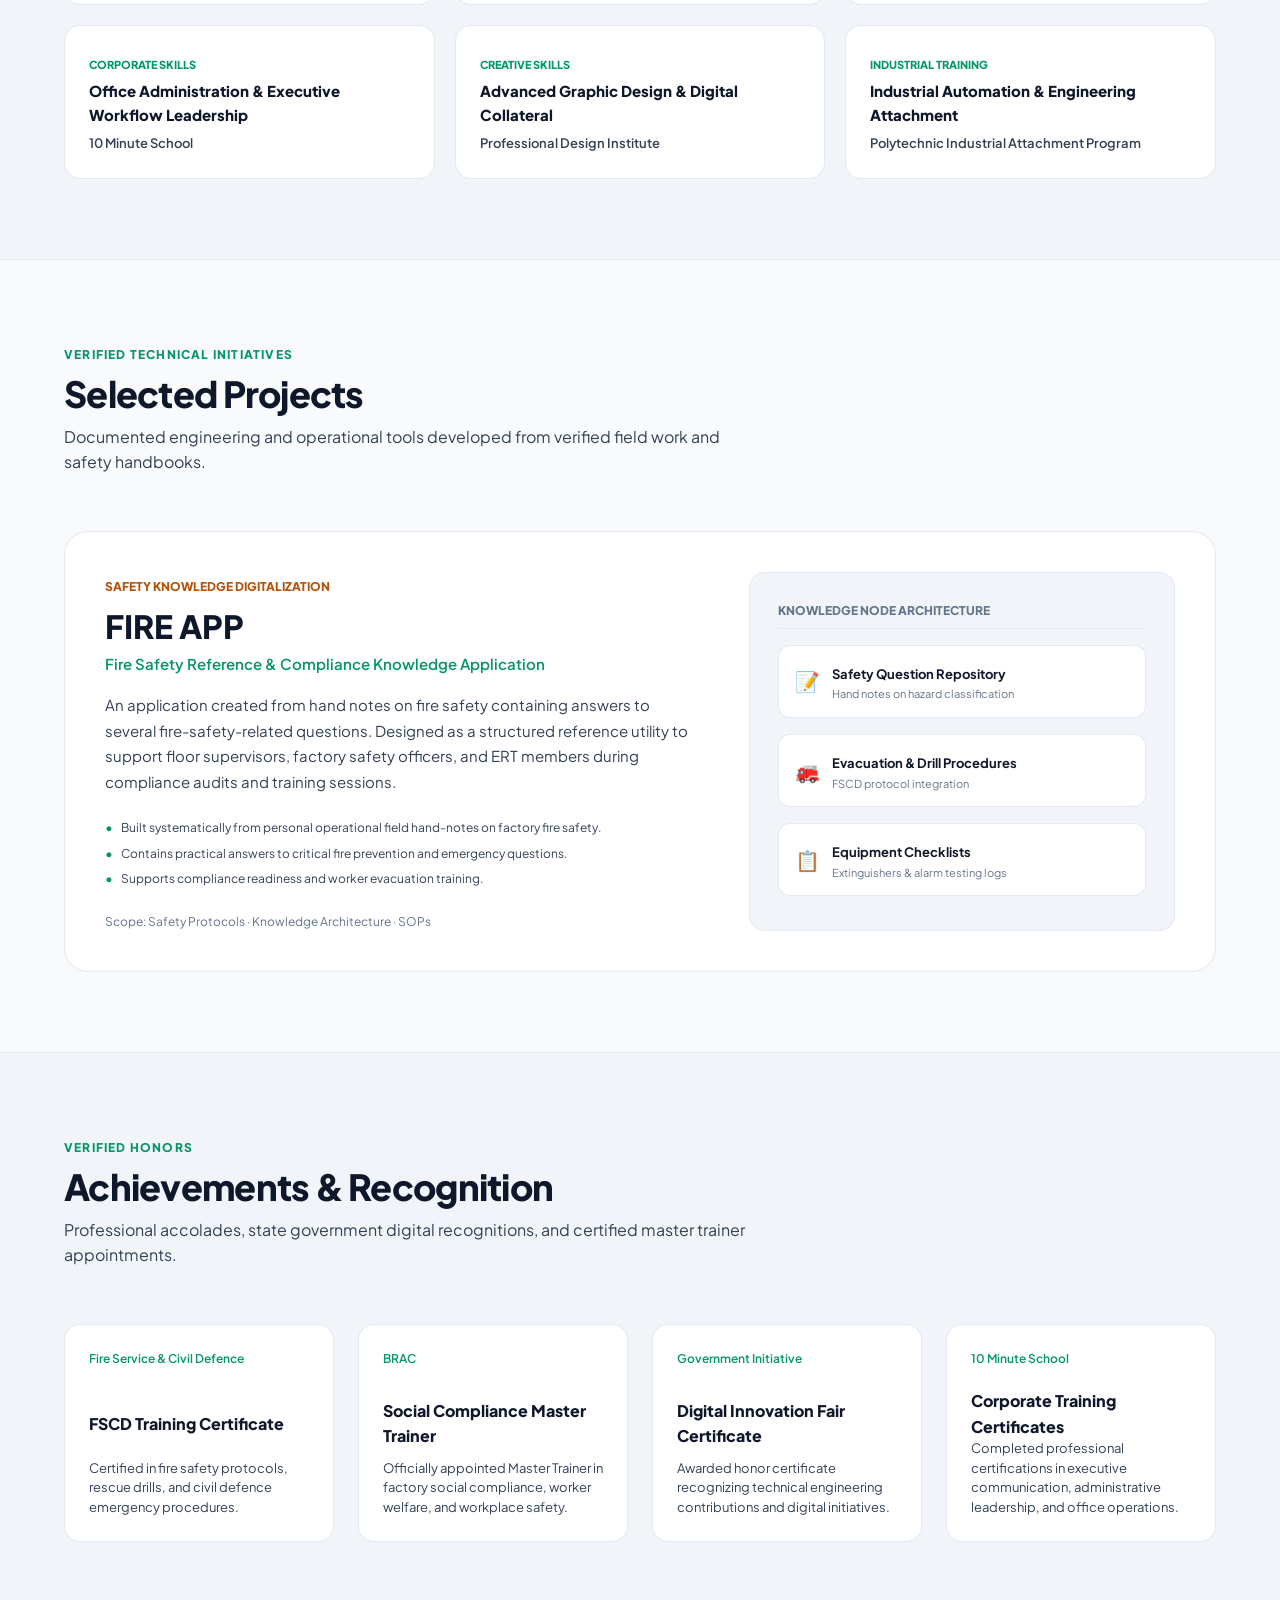
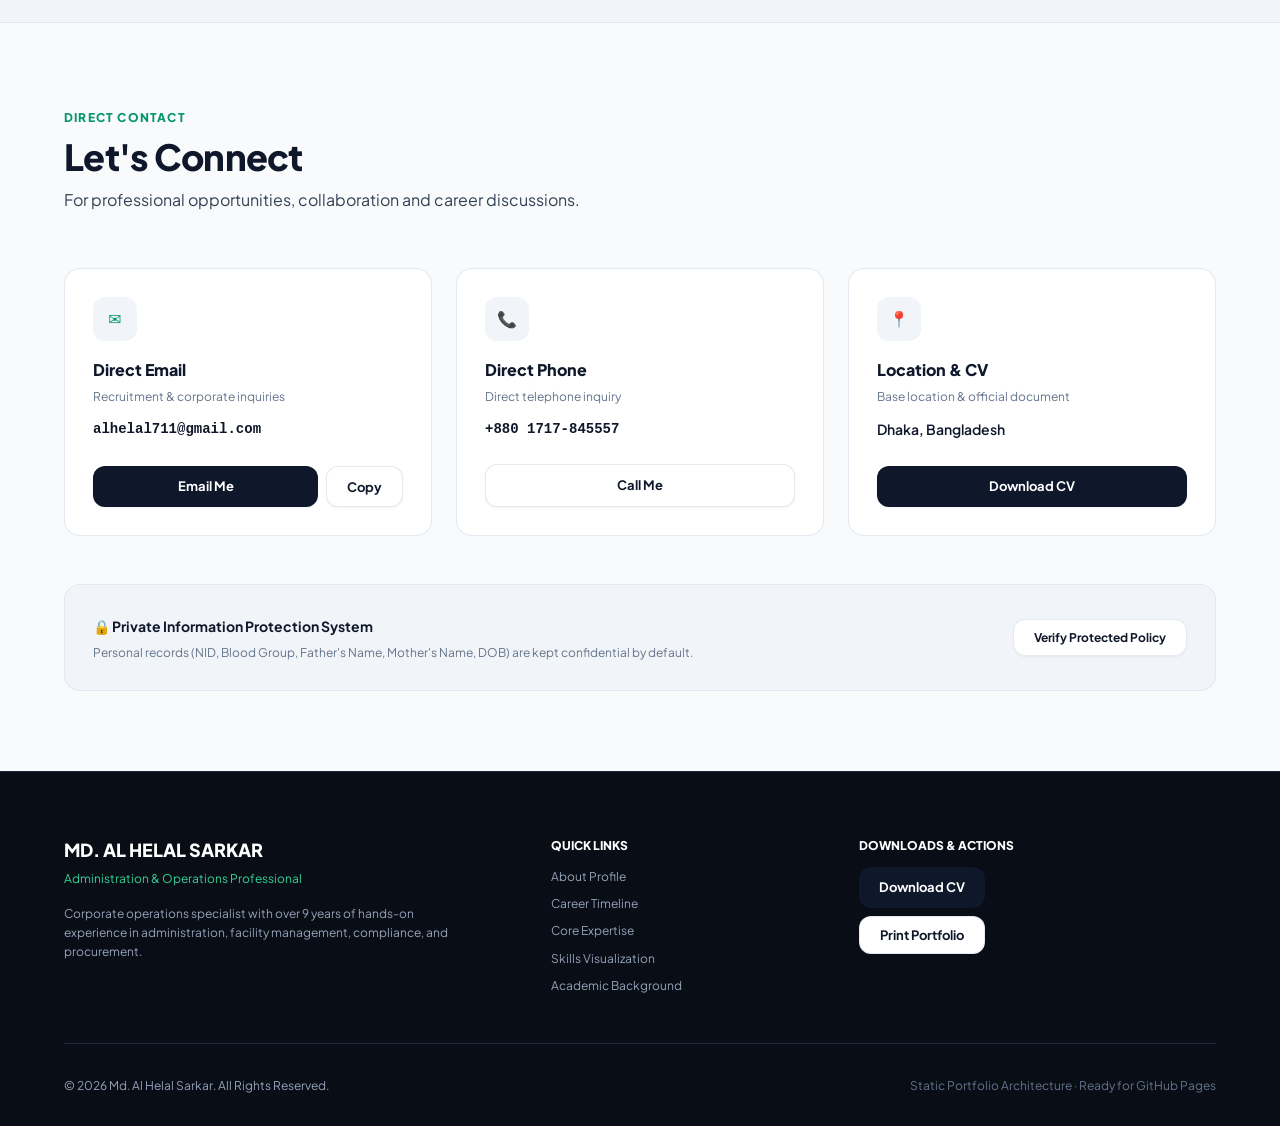
==== commit e9372437: "Update index.html" ====
--- a/index.html
+++ b/index.html
@@ -27,7 +27,16 @@
     <div class="container nav-container">
       <!-- Zone 1: Wordmark -->
       <a href="#home" class="brand-link">
-        <div class="brand-badge">AH</div>
+        <div class="brand-badge" style="width: 2.25rem; height: 2.25rem; max-width: 2.25rem; max-height: 2.25rem; min-width: 2.25rem; min-height: 2.25rem; border-radius: 50%; overflow: hidden; border: 2px solid #10b981; display: inline-flex; align-items: center; justify-content: center; flex-shrink: 0; box-shadow: 0 1px 3px rgba(0,0,0,0.15);">
+          <img
+            src="assets/profile.jpg?v=2.0"
+            alt="Md. Al Helal Sarkar"
+            width="36"
+            height="36"
+            style="width: 100%; height: 100%; max-width: 100%; max-height: 100%; object-fit: cover; border-radius: 50%; display: block;"
+            class="brand-avatar-img js-profile-img"
+          />
+        </div>
         <div class="brand-meta">
           <span class="brand-title">MD. AL HELAL SARKAR</span>
           <span class="brand-sub">Administration &amp; Operations</span>
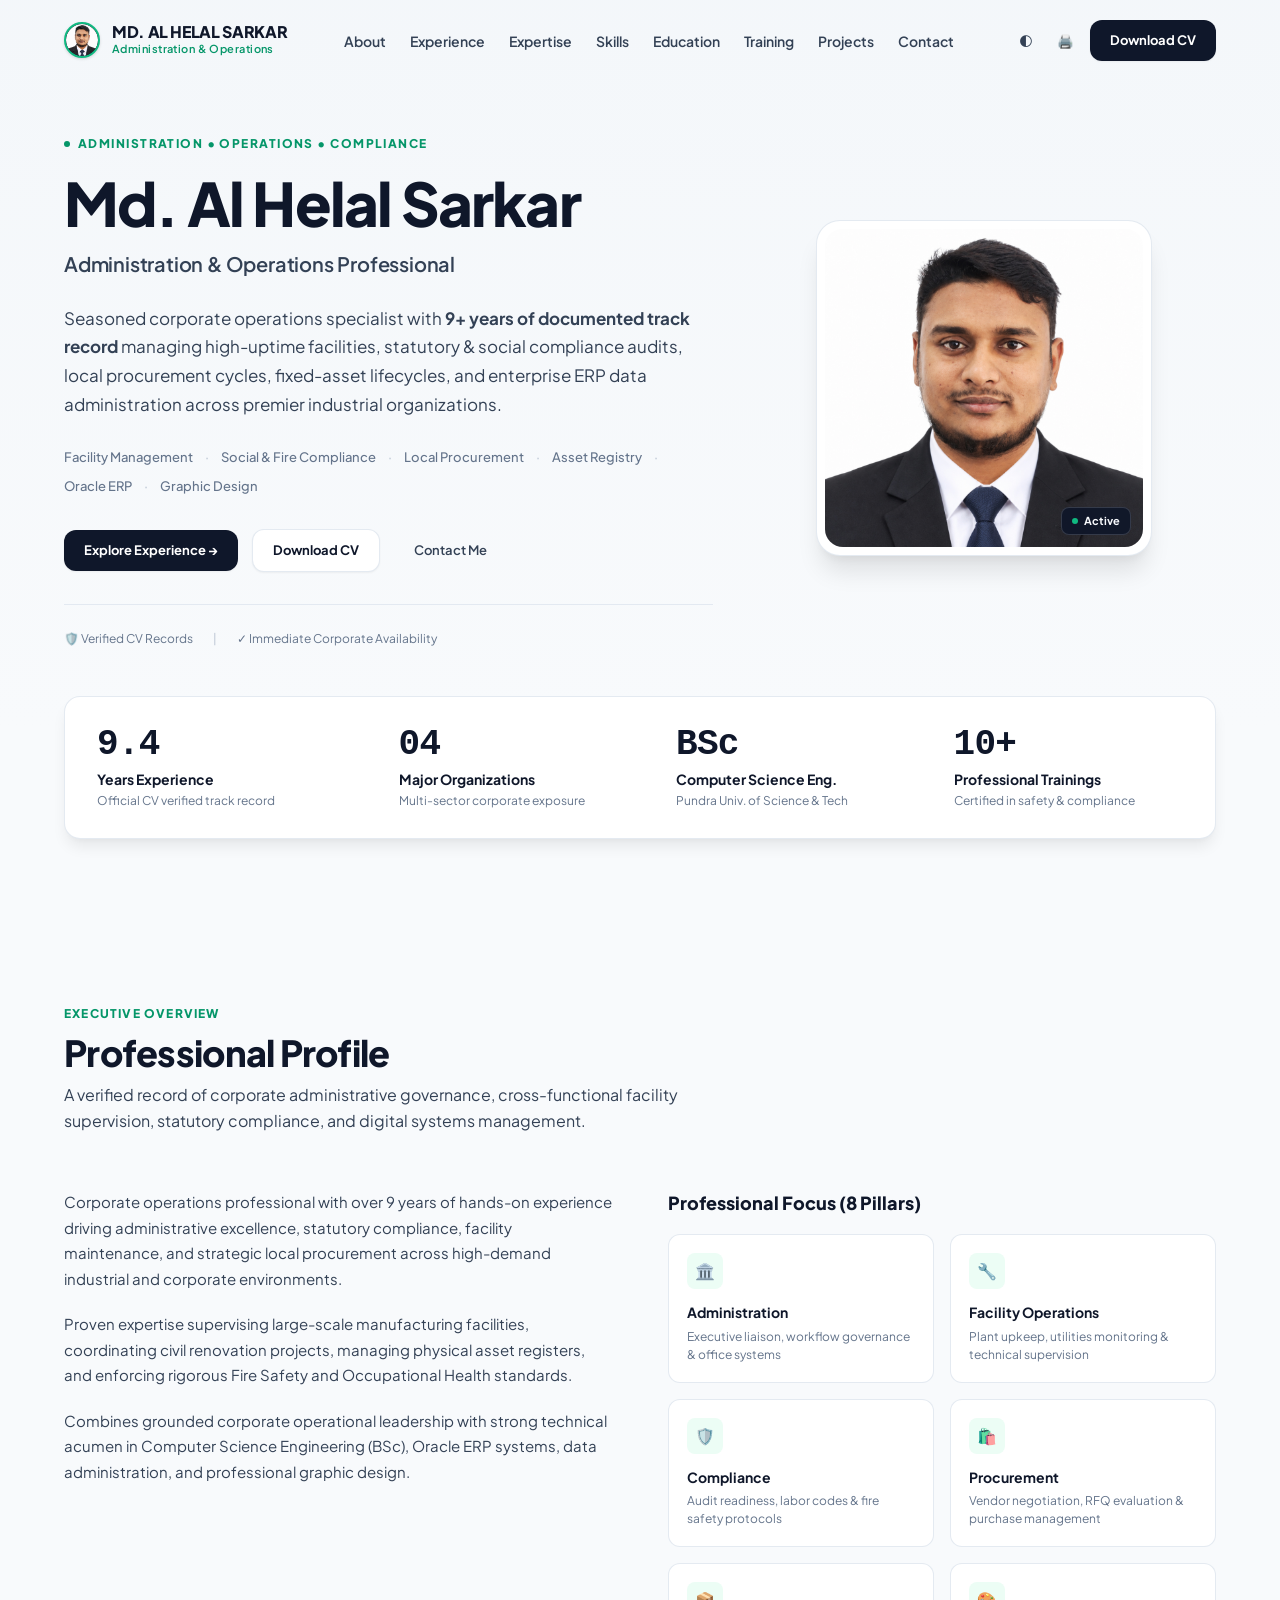
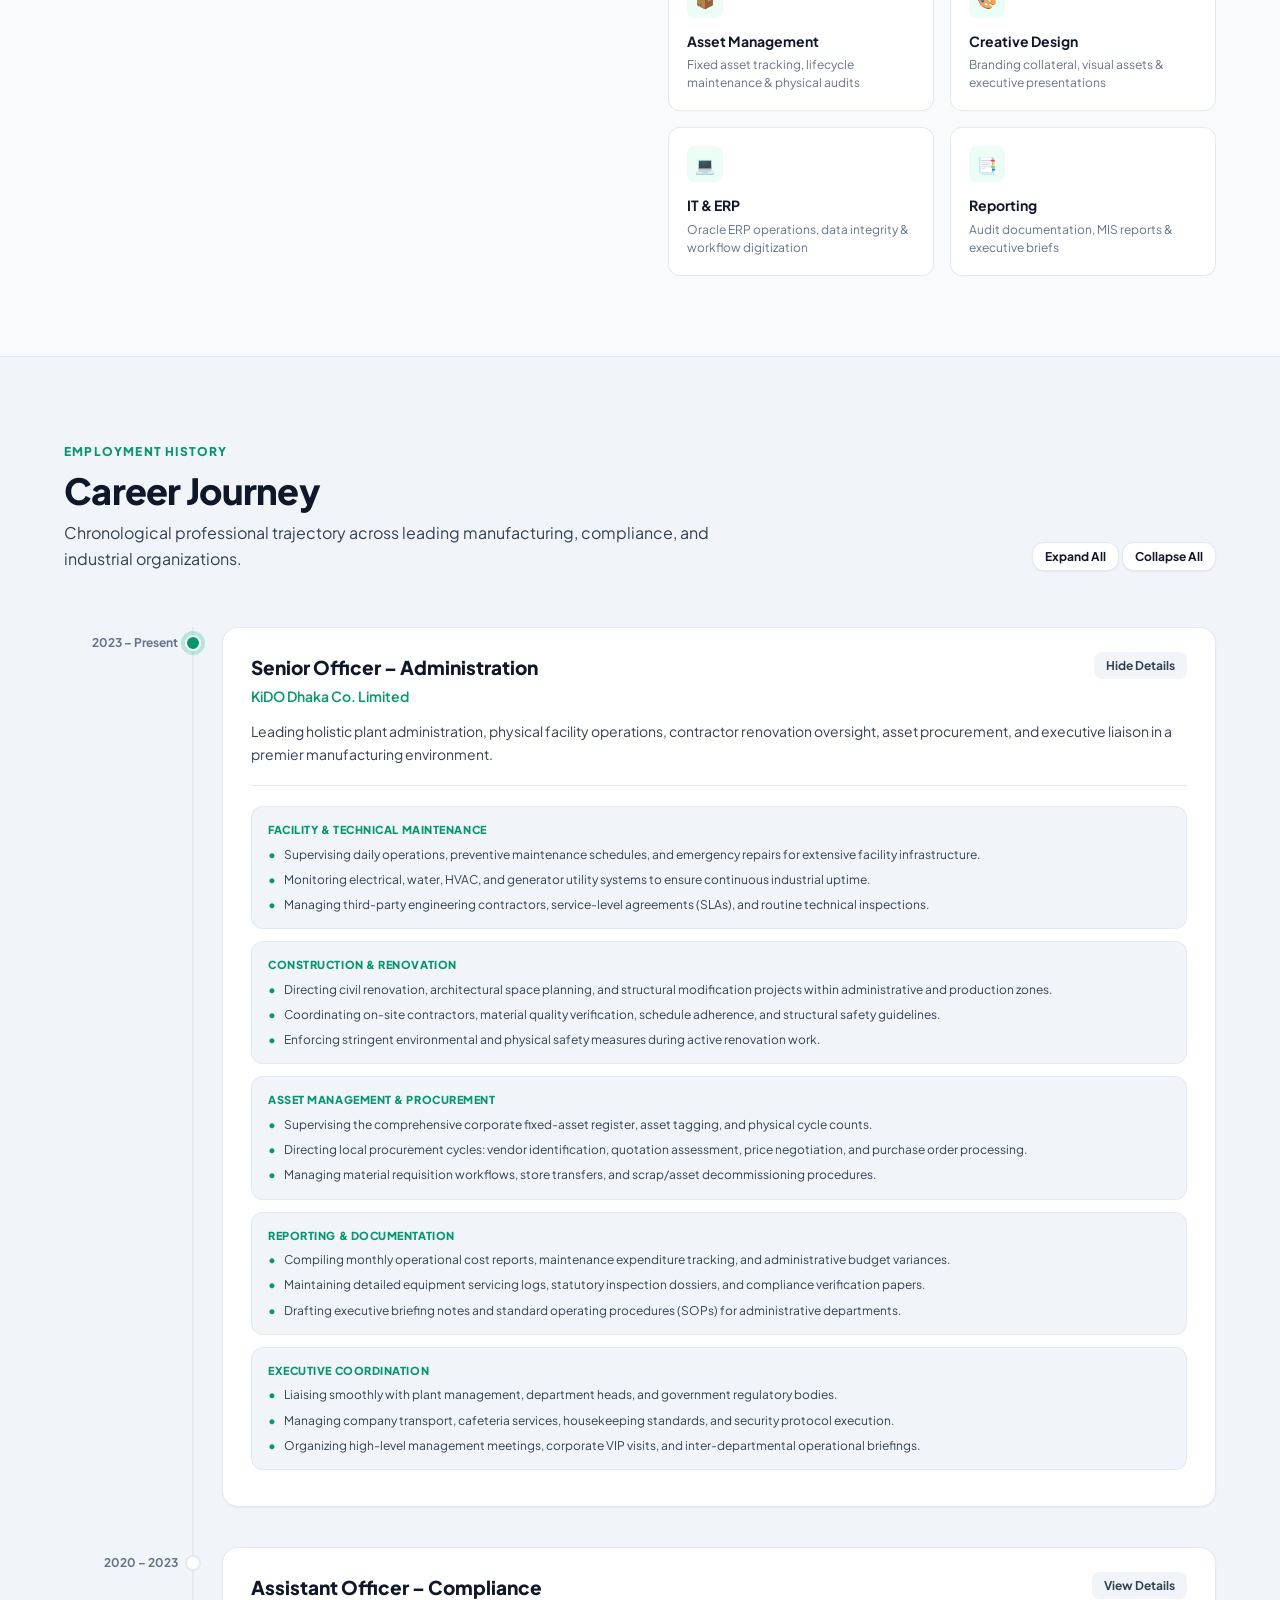
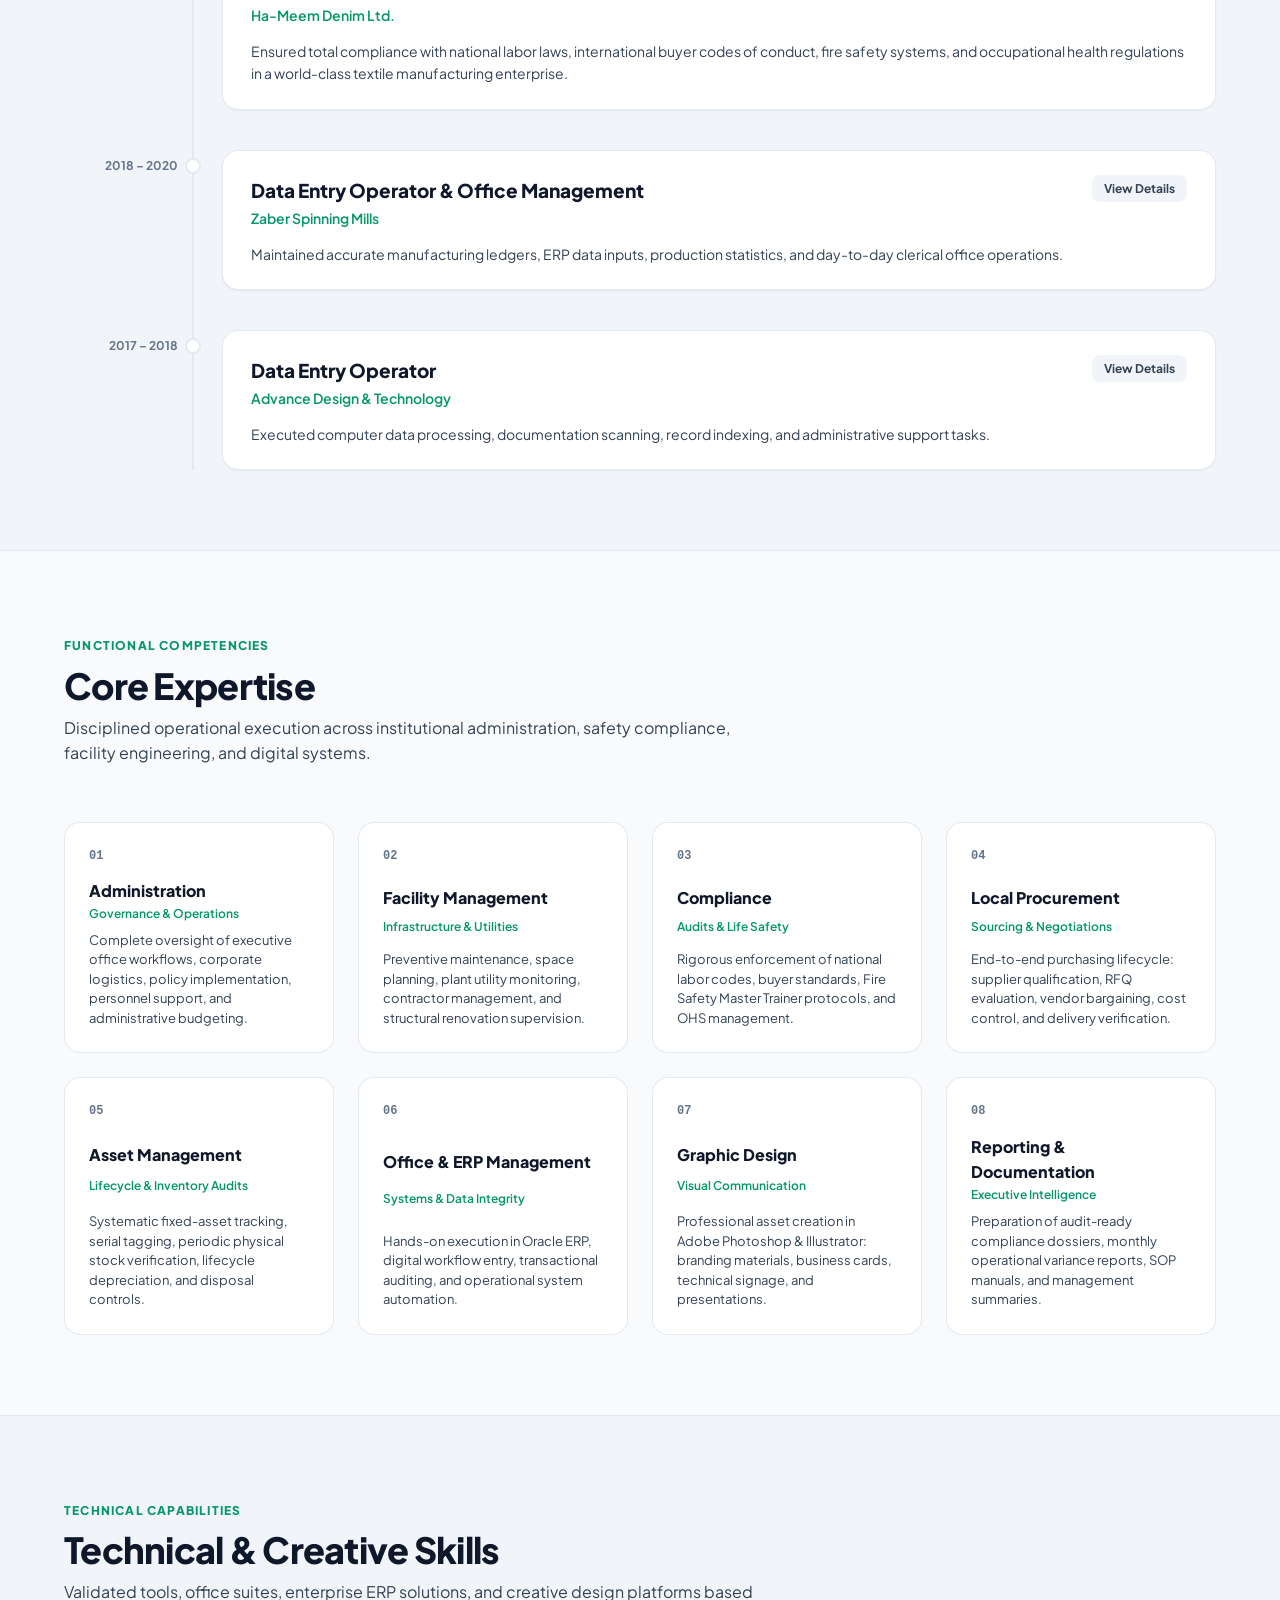
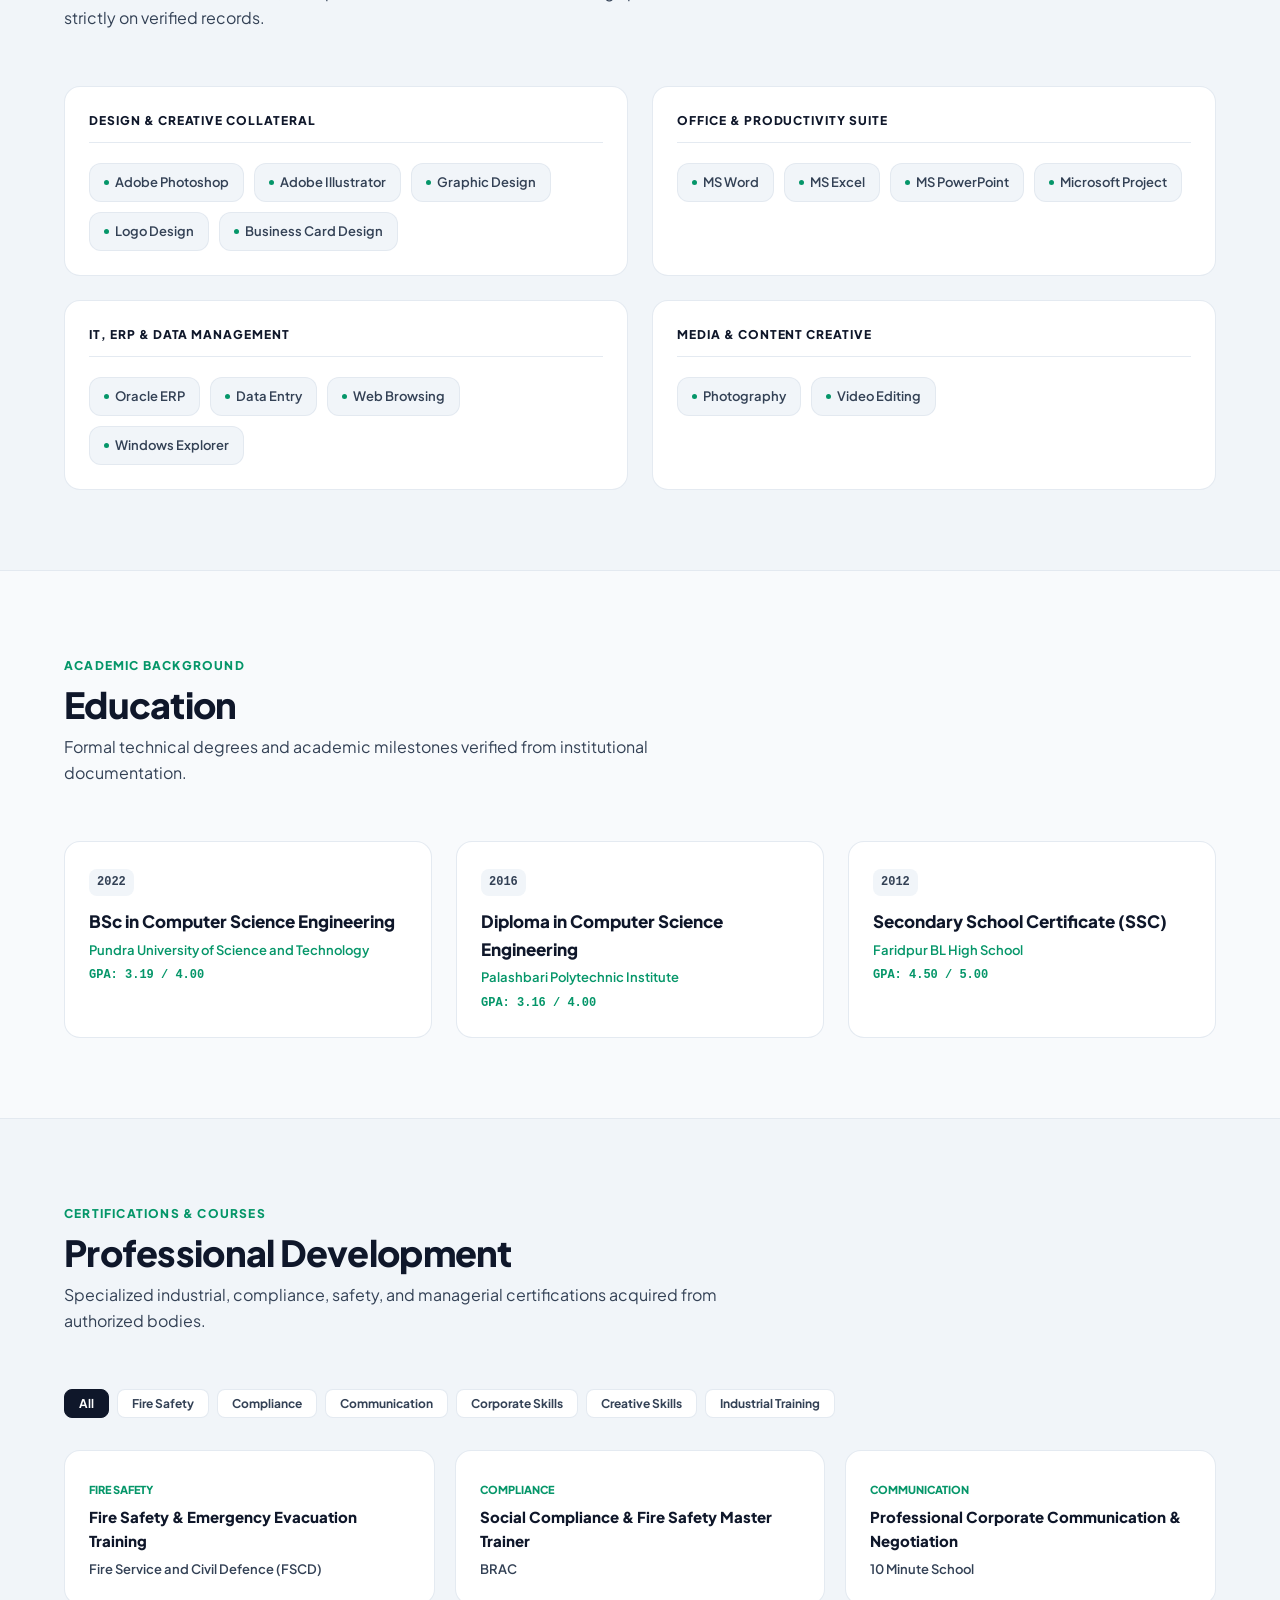
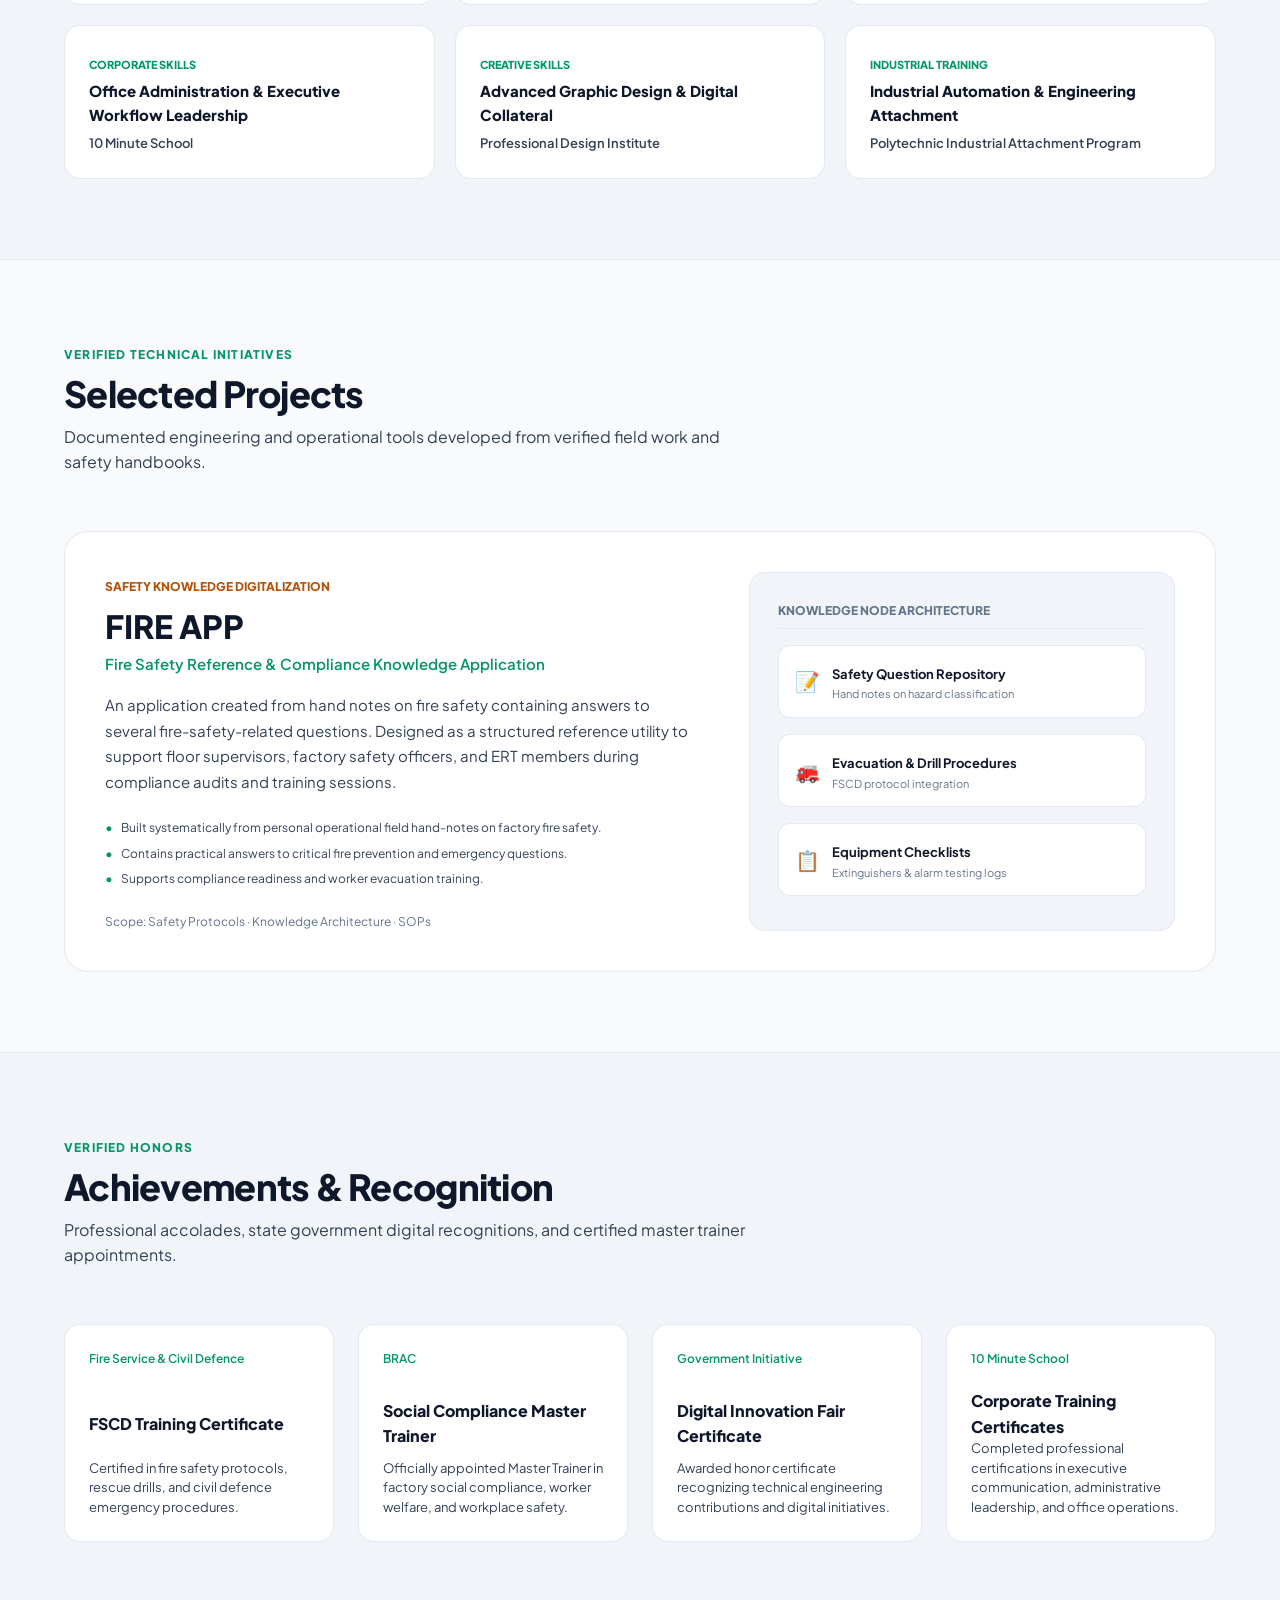
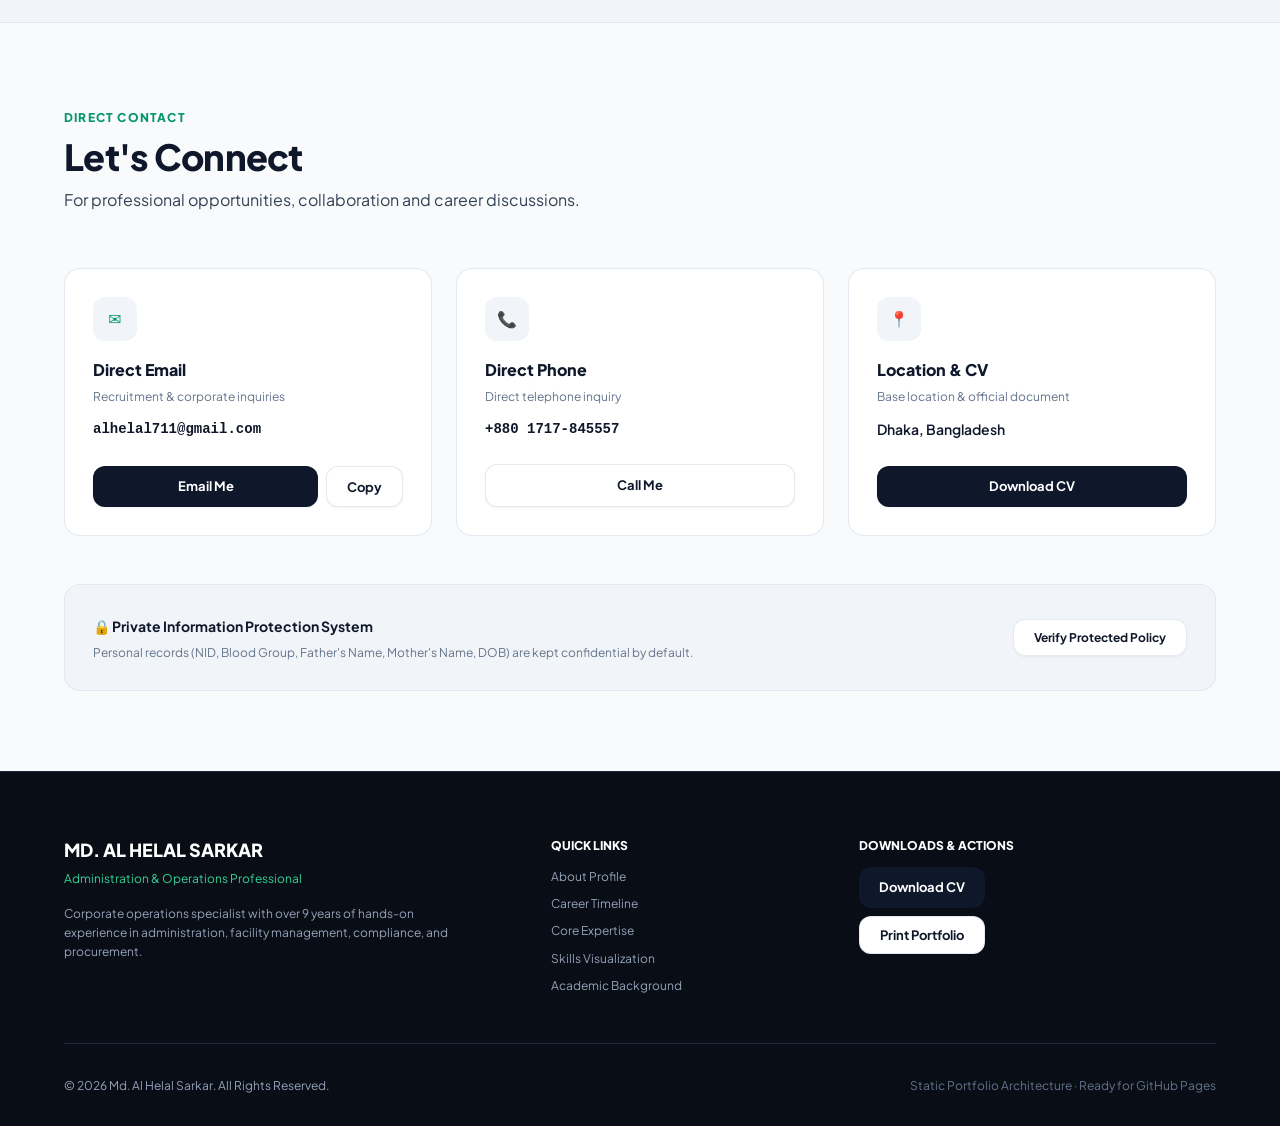
==== commit 76da0642: "Update index.html" ====
--- a/index.html
+++ b/index.html
@@ -151,10 +151,6 @@
             <span>Active</span>
           </div>
         </div>
-
-        <button class="preview-tool-trigger js-open-photo-modal">
-          📷 Test Local Photo Preview Utility
-        </button>
       </div>
     </div>
   </section>
@@ -874,28 +870,6 @@
     </div>
   </footer>
 
-  <!-- Profile Photo Live Preview Modal Utility (Section 20) -->
-  <div id="photo-modal" class="modal-overlay">
-    <div class="modal-card">
-      <div style="display: flex; justify-content: space-between; align-items: center; margin-bottom: 1rem;">
-        <h3 style="font-size: 1.125rem; font-weight: 800;">Profile Photo Live Preview</h3>
-        <button id="close-photo-modal" class="icon-btn" aria-label="Close modal">✕</button>
-      </div>
-      <p style="font-size: 0.75rem; color: var(--text-muted); margin-bottom: 1rem;">
-        Select an image from your computer to preview how it looks in the executive hero frame. Operates locally in browser memory; no files are uploaded to any server.
-      </p>
-
-      <input type="file" id="photo-file-input" accept="image/*" style="margin-bottom: 1rem; width: 100%; font-size: 0.75rem;" />
-
-      <img id="photo-modal-preview" src="" alt="Selected Preview" style="display: none; width: 100%; height: 12rem; object-fit: cover; border-radius: var(--radius-md); margin-bottom: 1rem; border: 1px solid var(--border-color);" />
-
-      <div style="display: flex; justify-content: flex-end; gap: 0.5rem;">
-        <button id="reset-photo-preview" class="btn-secondary" style="font-size: 0.75rem;">Reset Default</button>
-        <button id="apply-photo-preview" class="btn-primary" style="font-size: 0.75rem;" disabled>Apply Preview</button>
-      </div>
-    </div>
-  </div>
-
   <script src="js/script.js?v=2.0"></script>
 </body>
 </html>
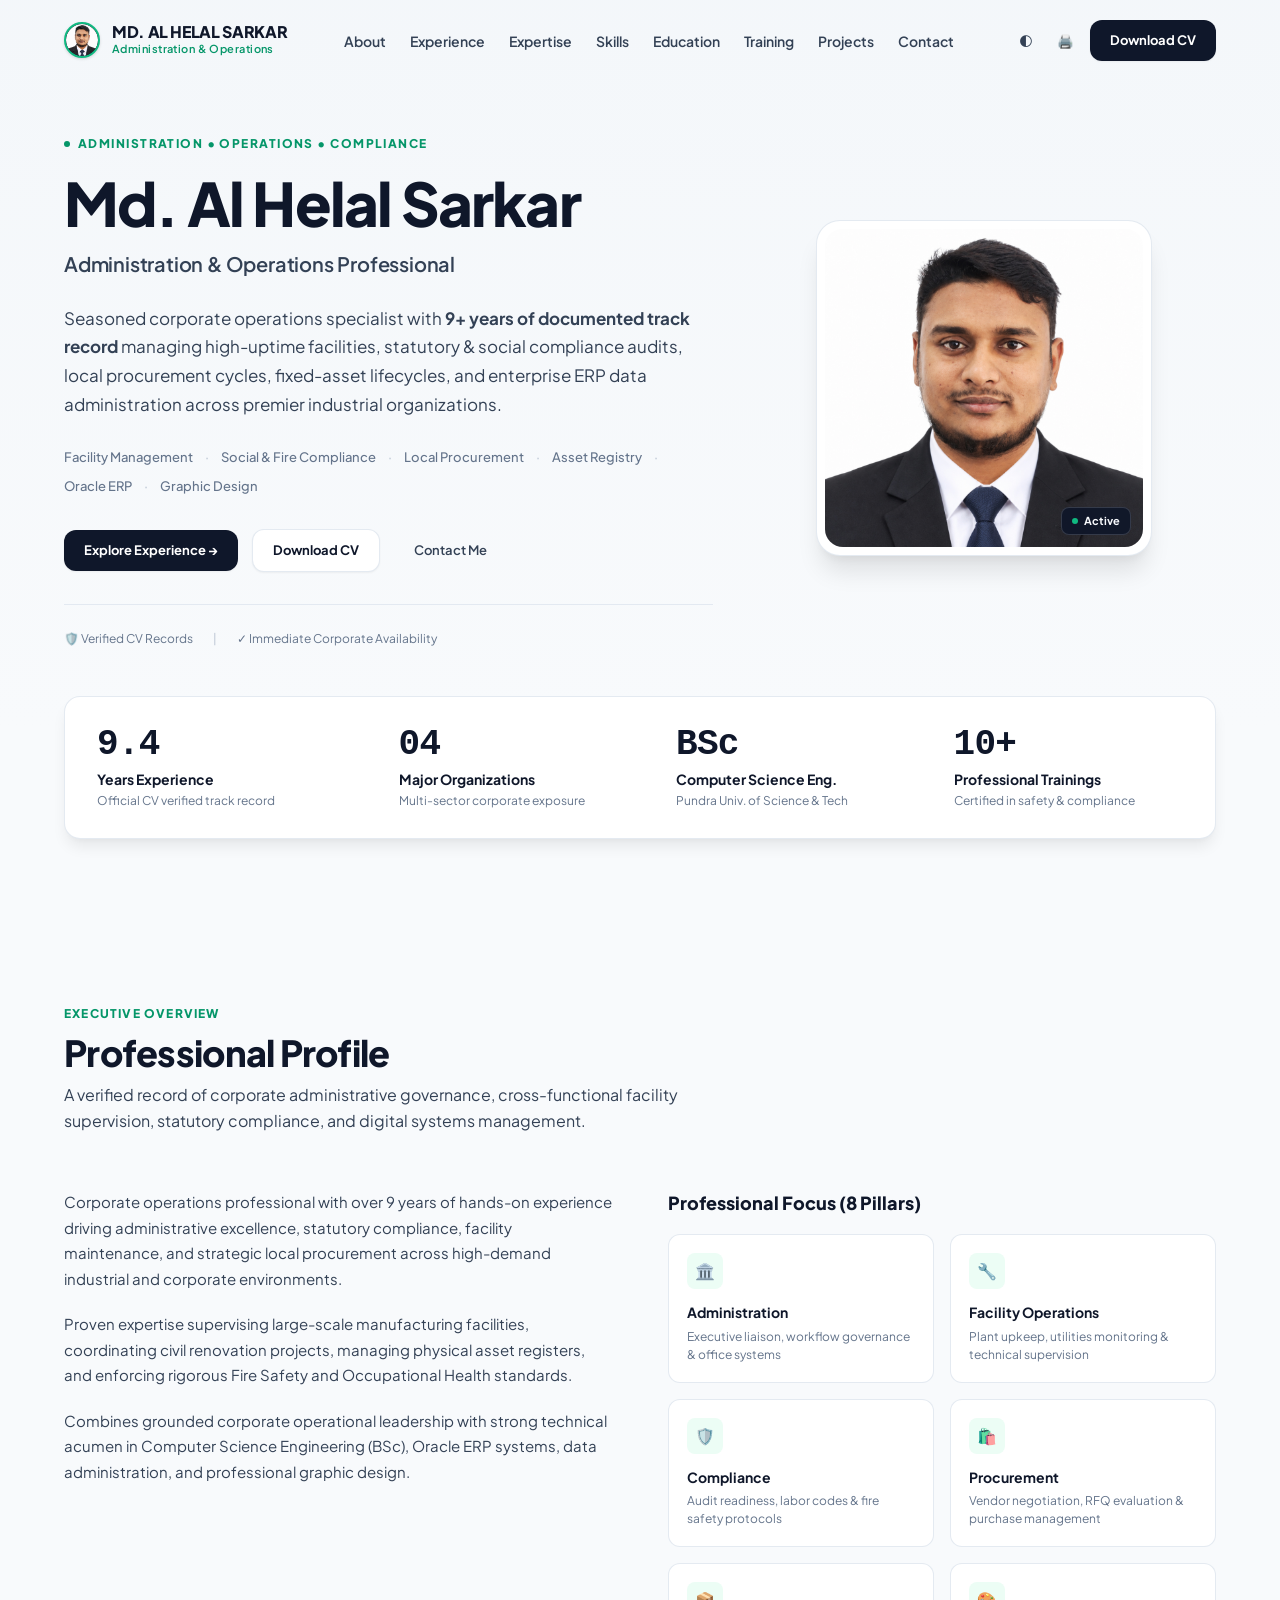
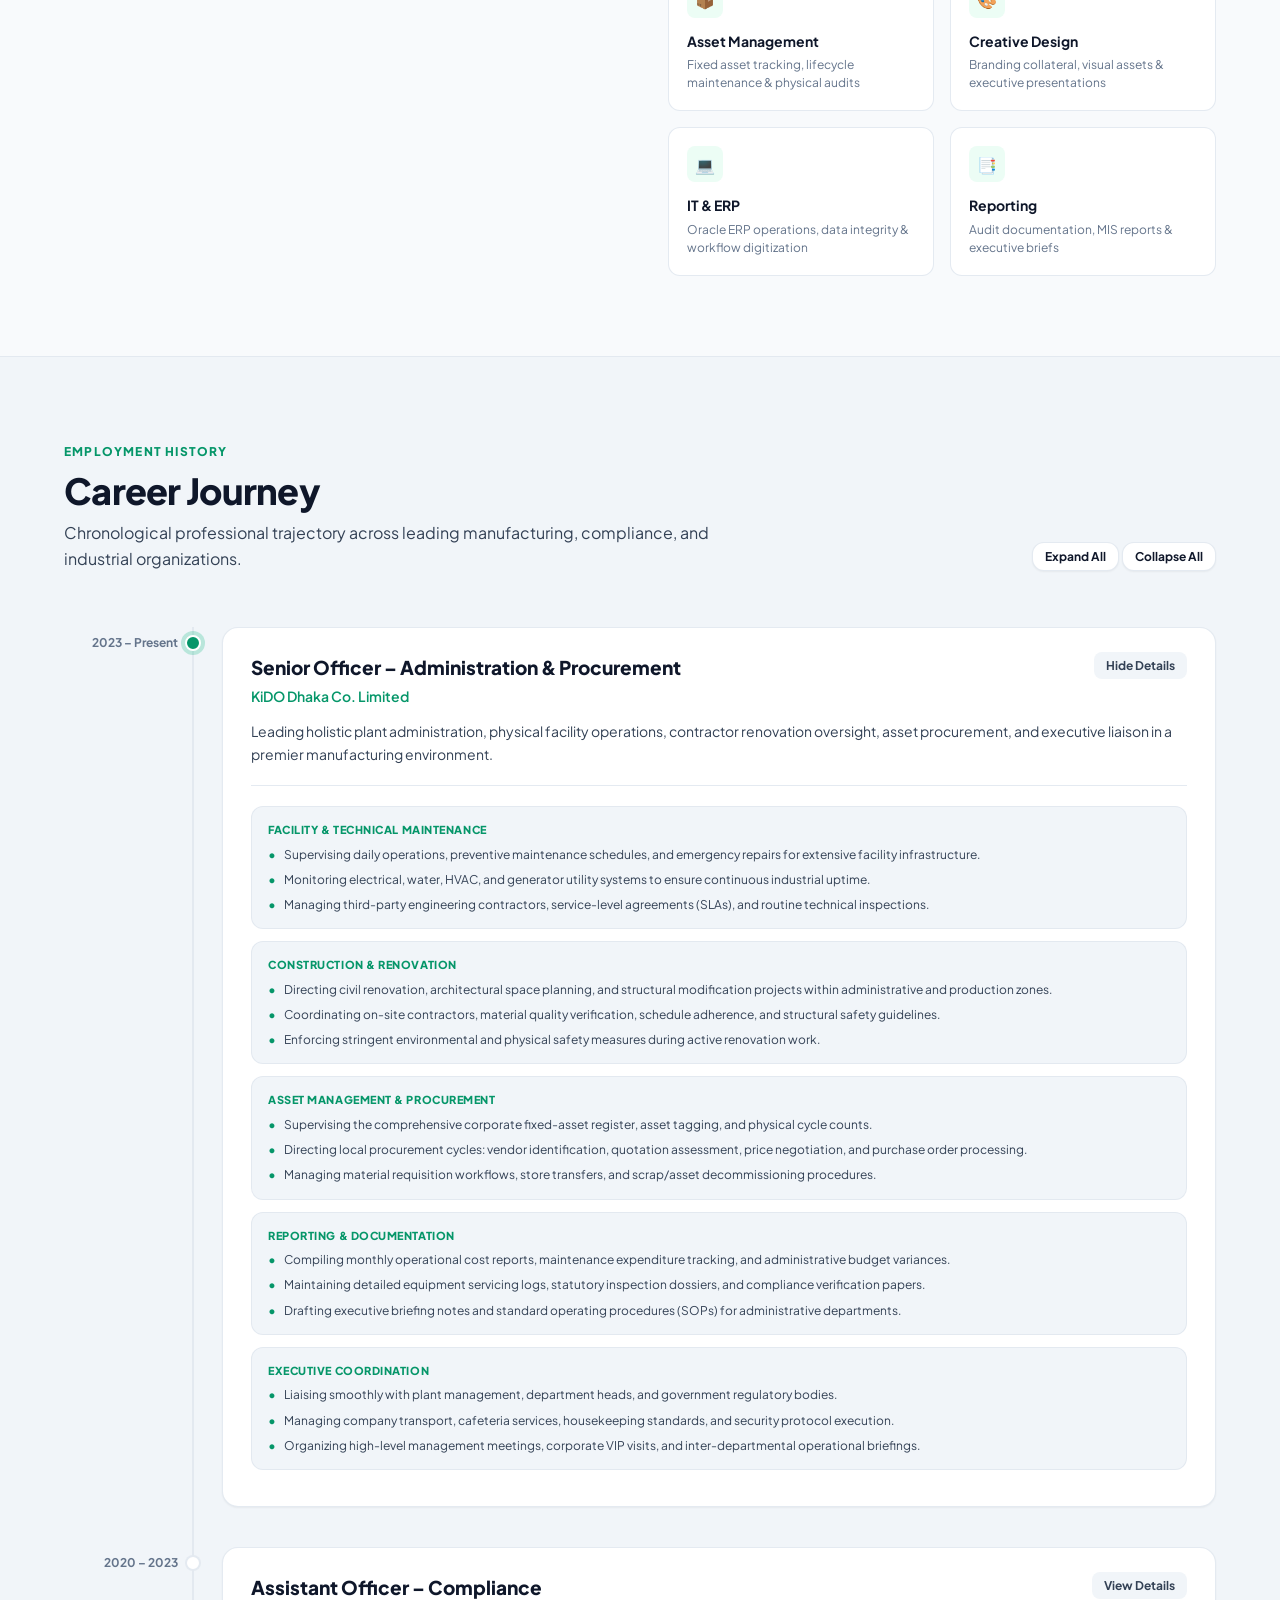
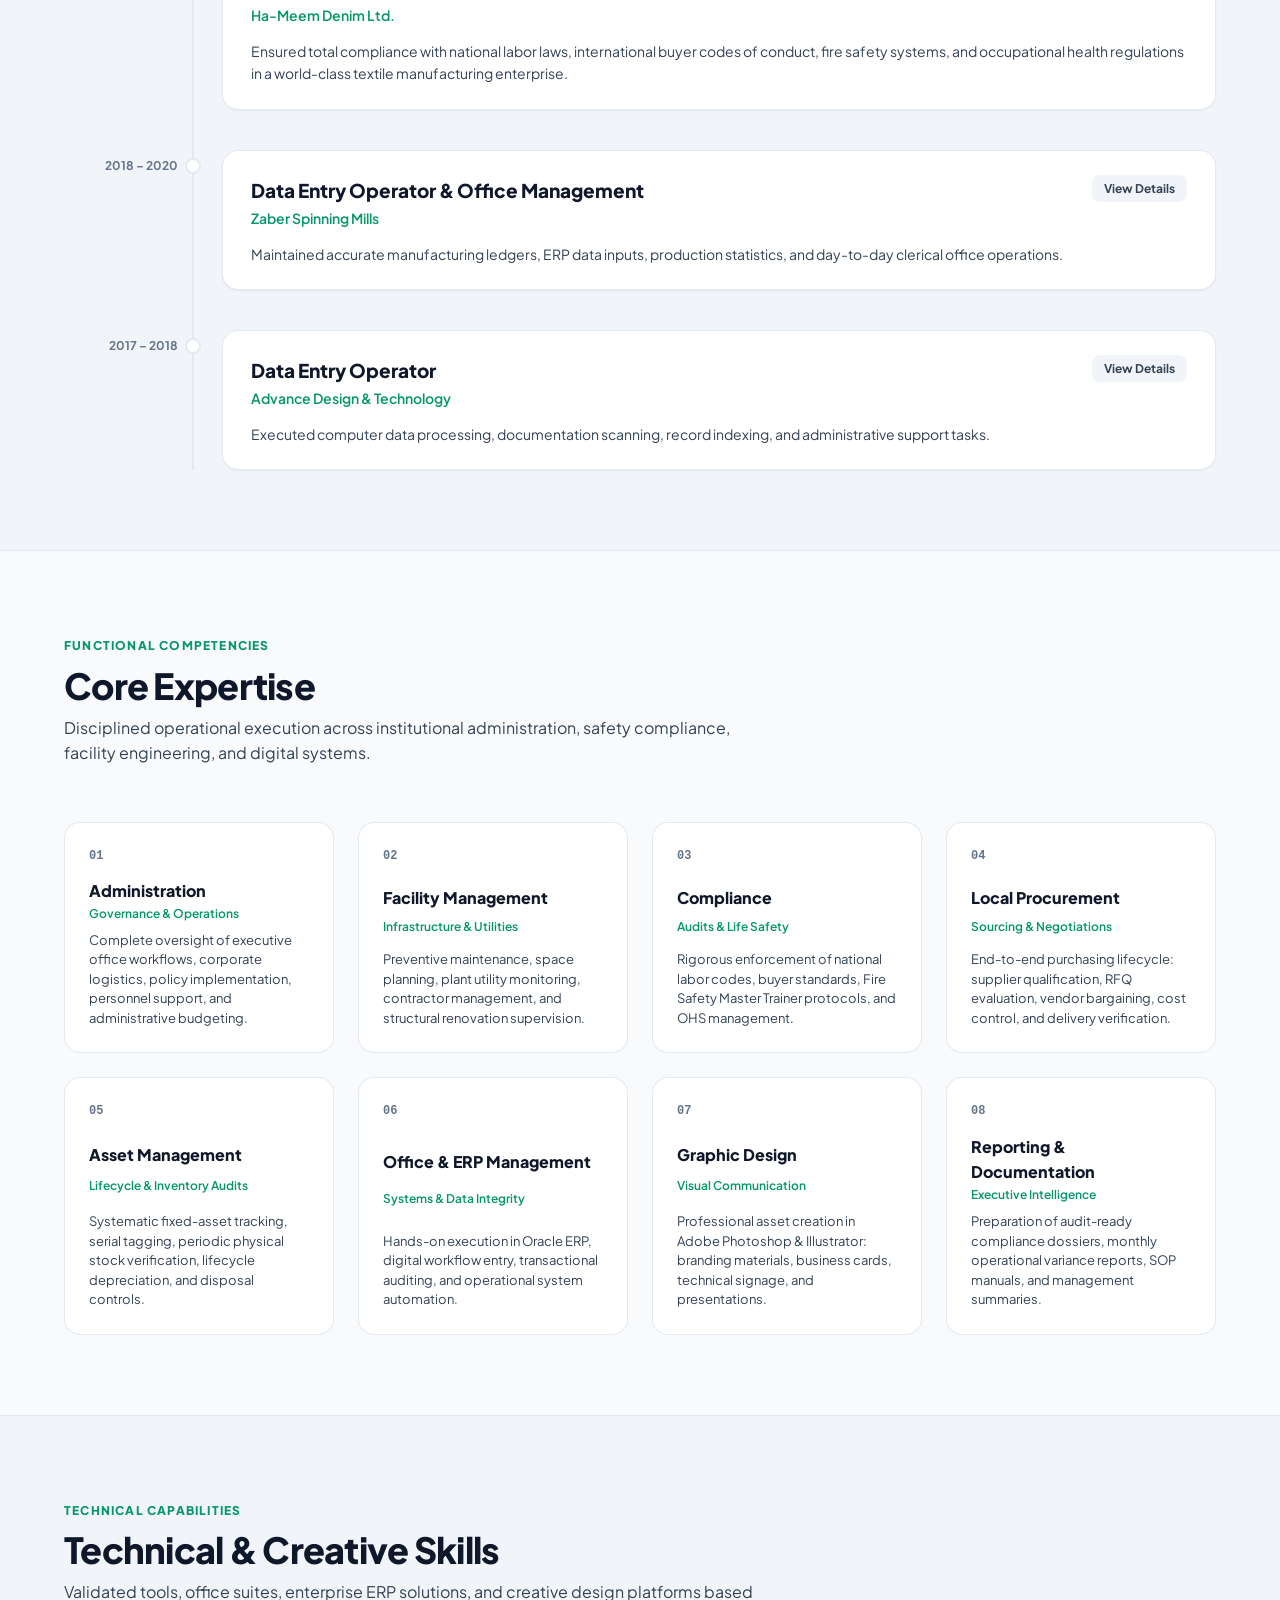
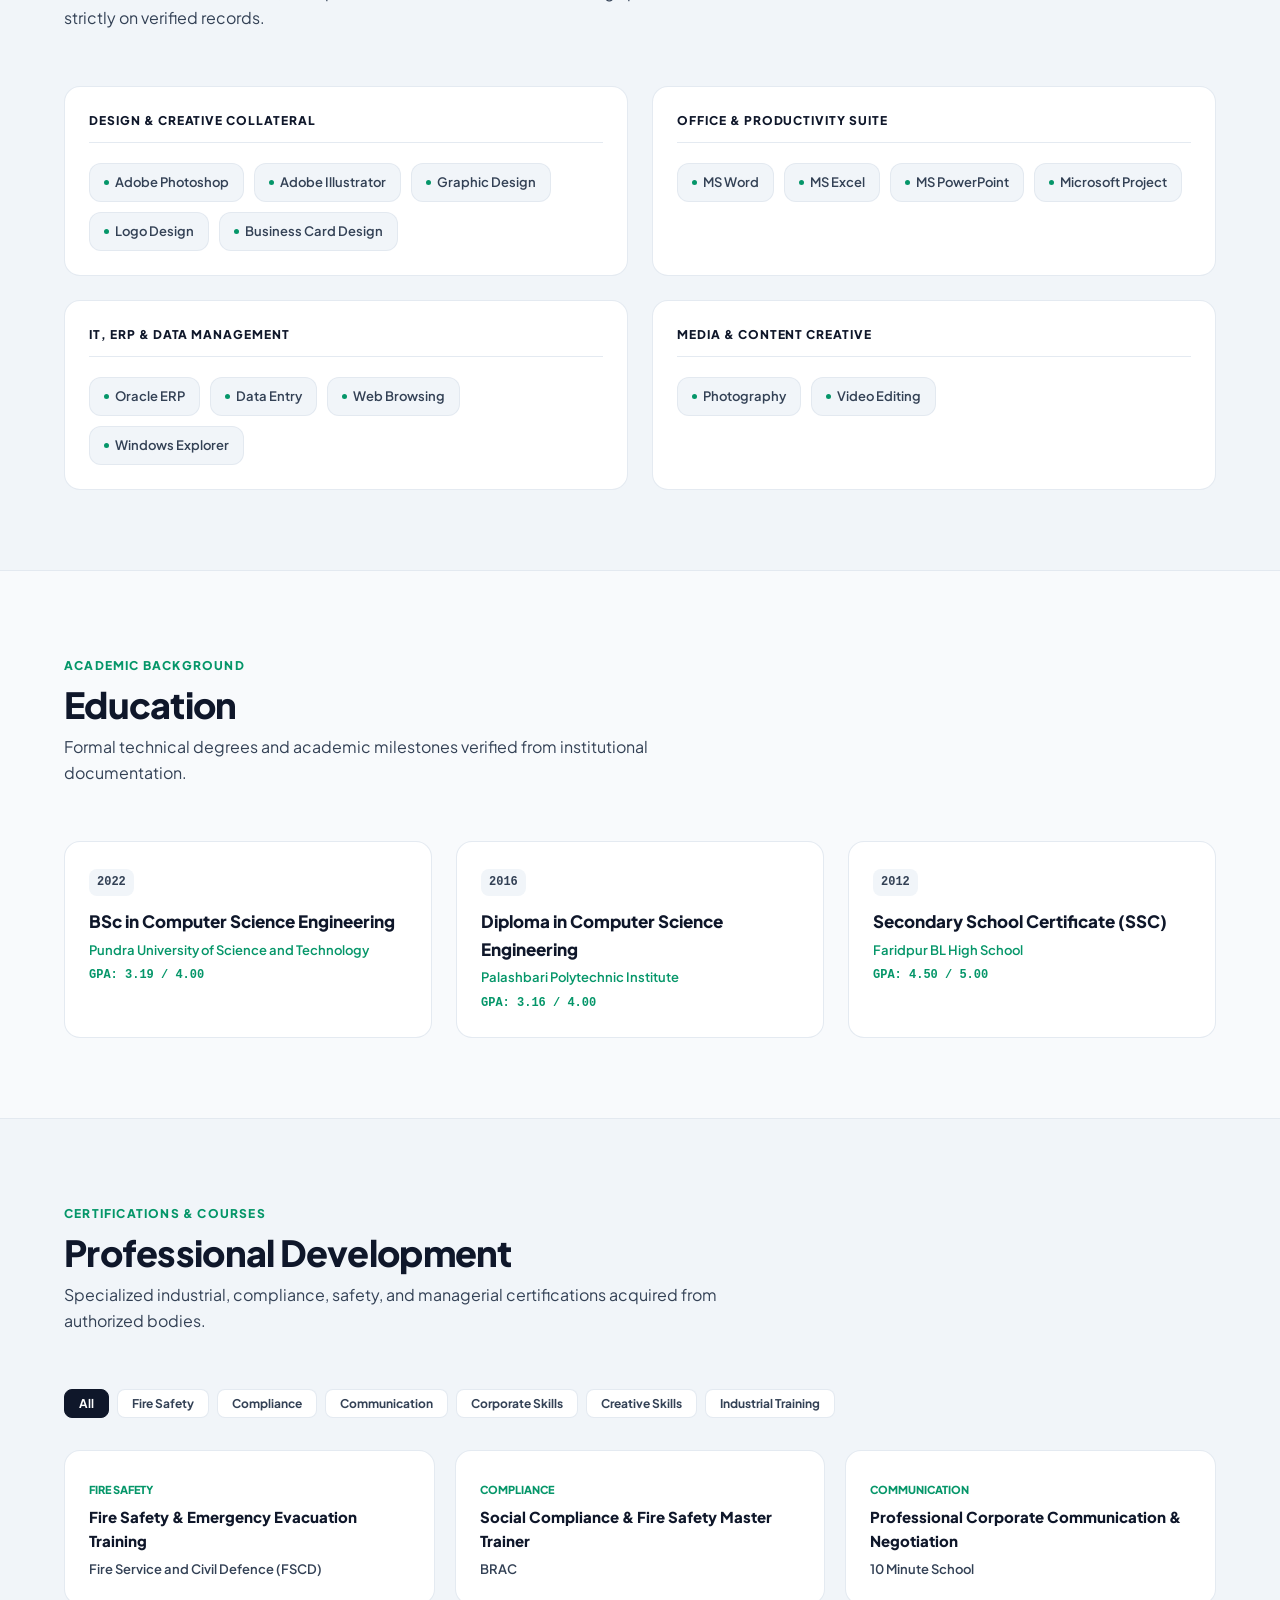
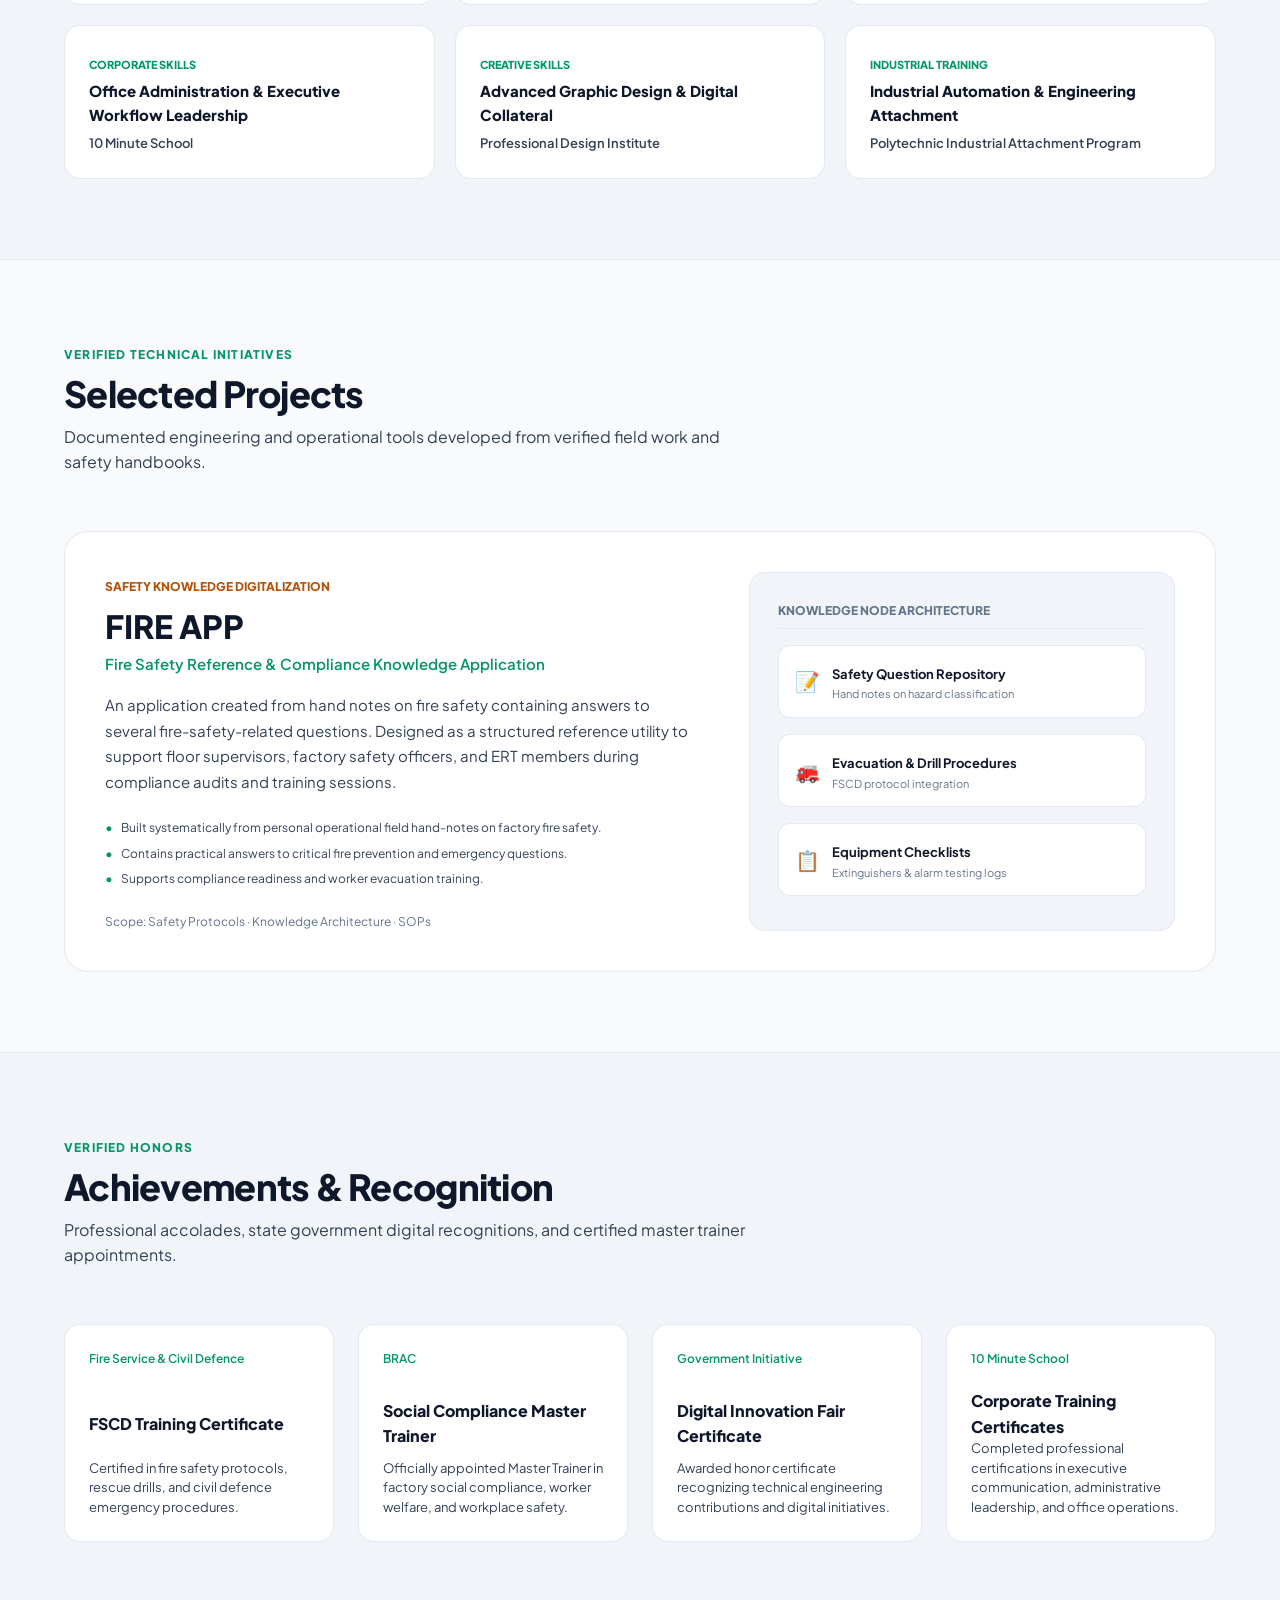
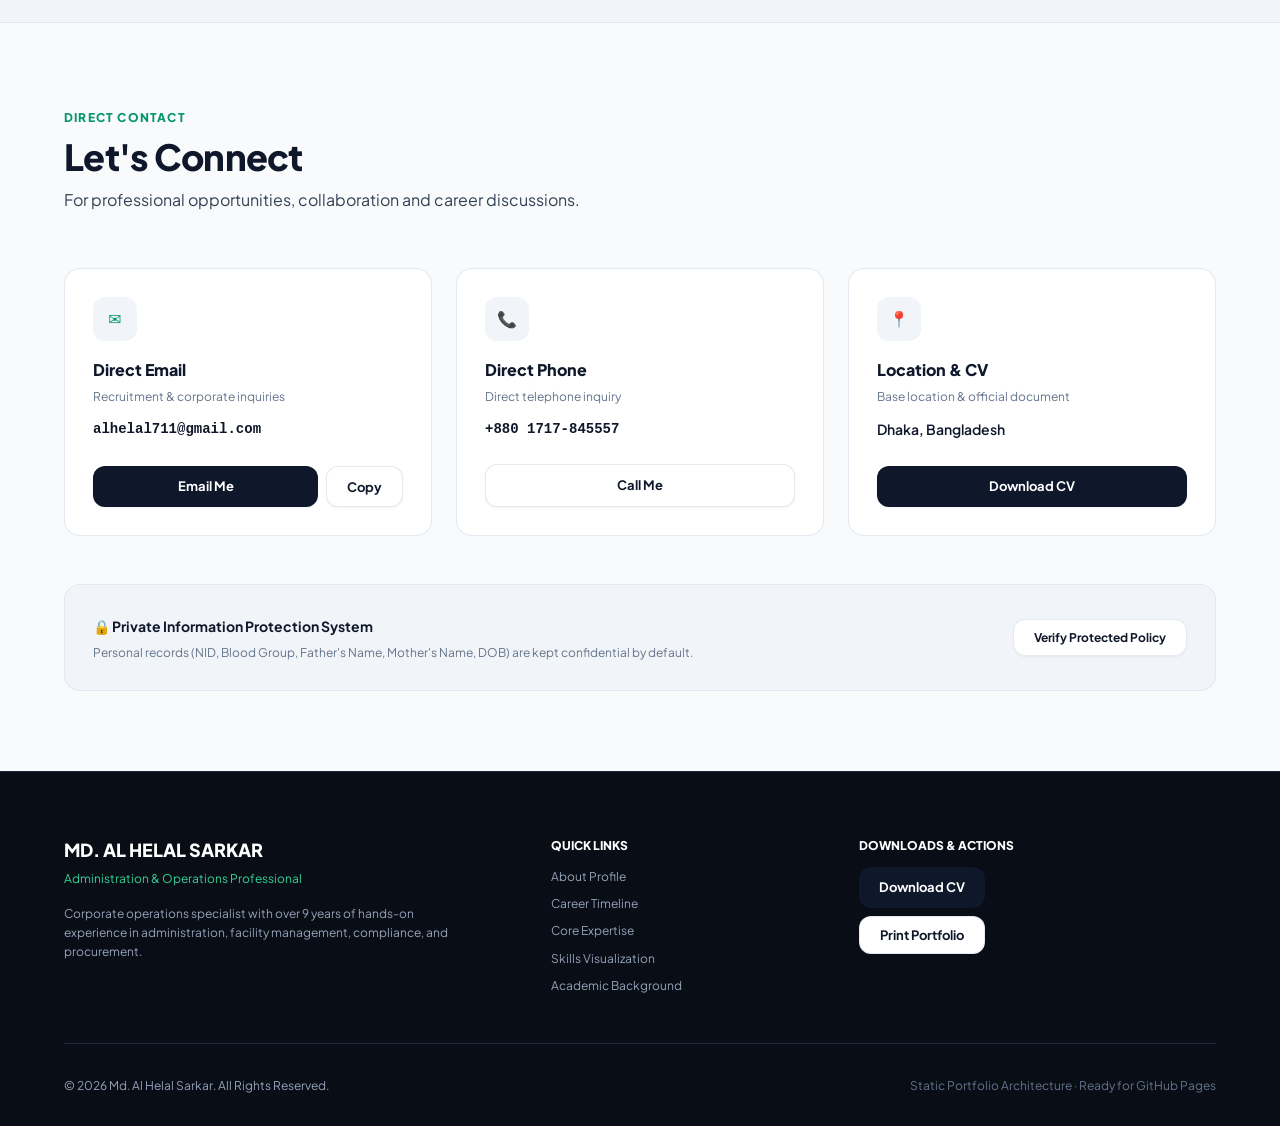
==== commit 4f0cb216: "Update index.html" ====
--- a/index.html
+++ b/index.html
@@ -279,7 +279,7 @@
           <div class="timeline-card">
             <div class="timeline-header">
               <div>
-                <h3 class="role-title">Senior Officer – Administration</h3>
+                <h3 class="role-title">Senior Officer – Administration &amp; Procurement</h3>
                 <span class="company-name">KiDO Dhaka Co. Limited</span>
               </div>
               <button class="btn-toggle-details js-toggle-experience" data-target="kido-details">
